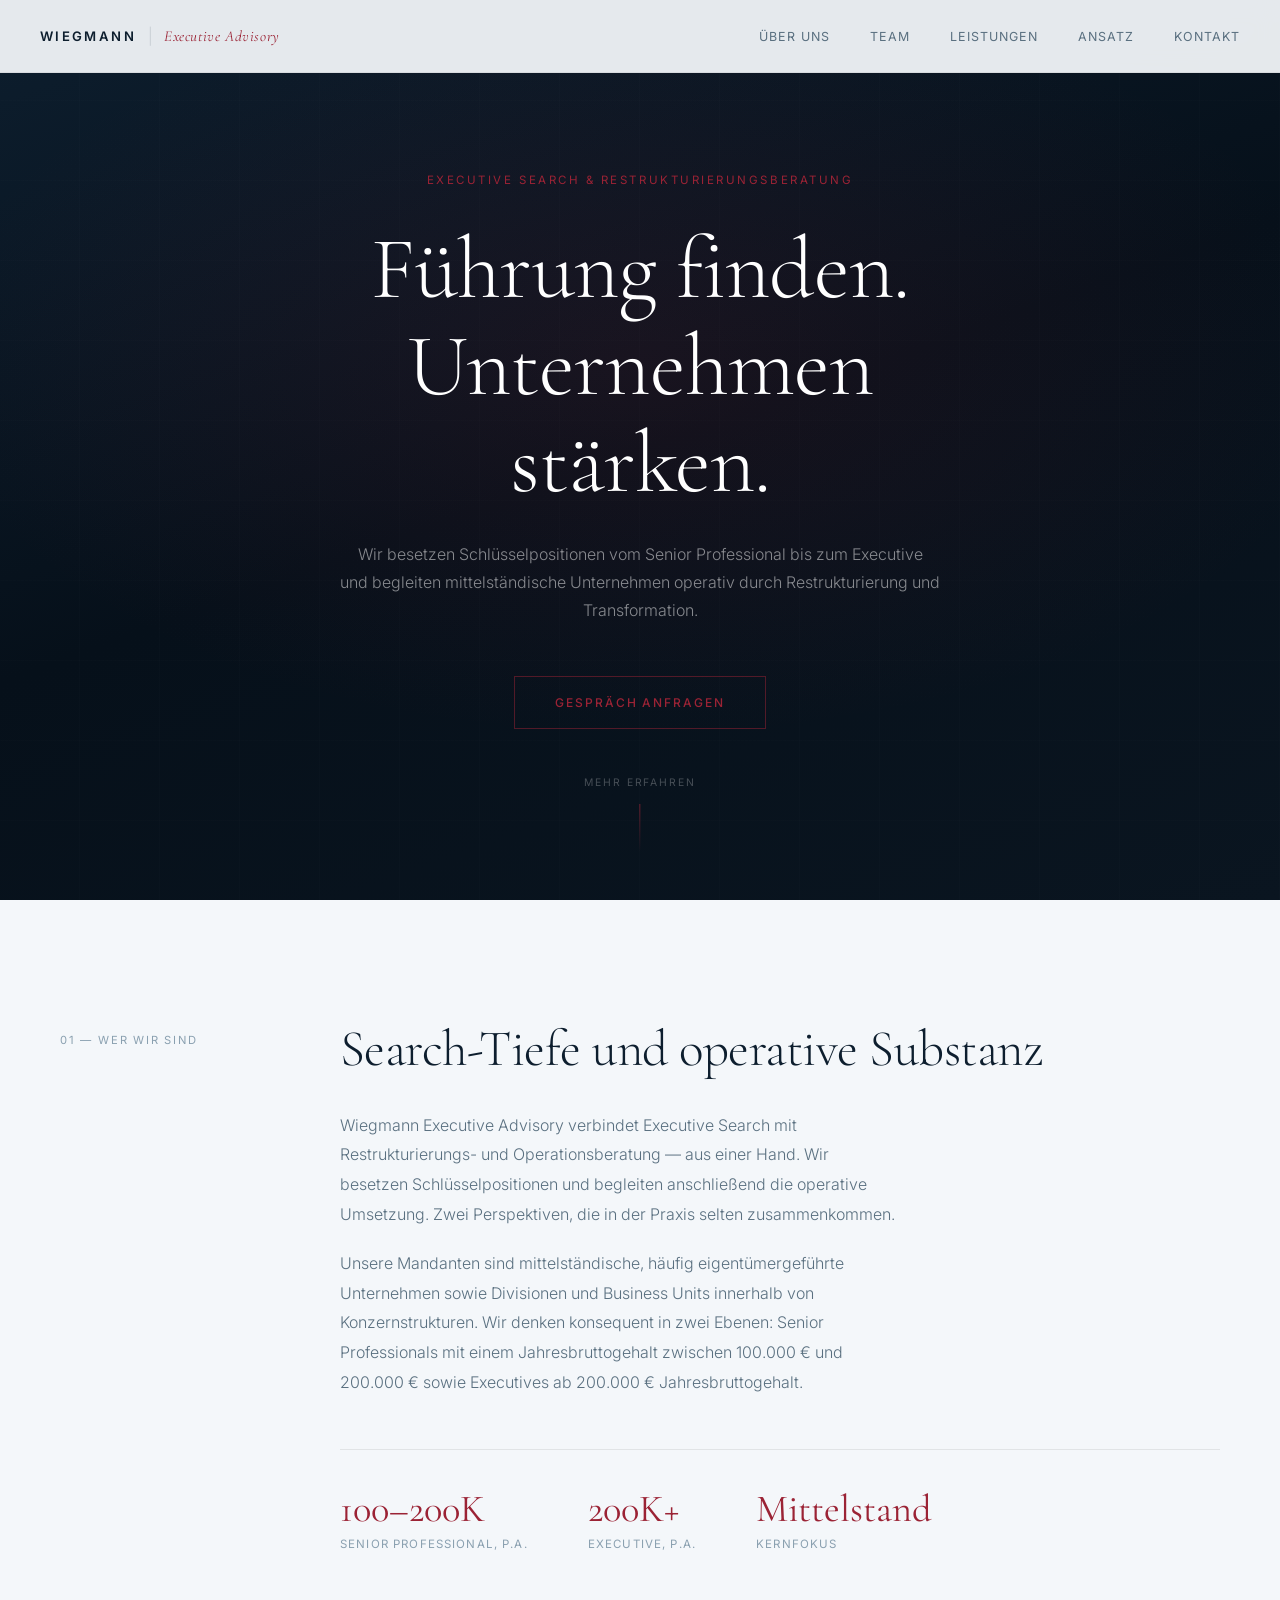
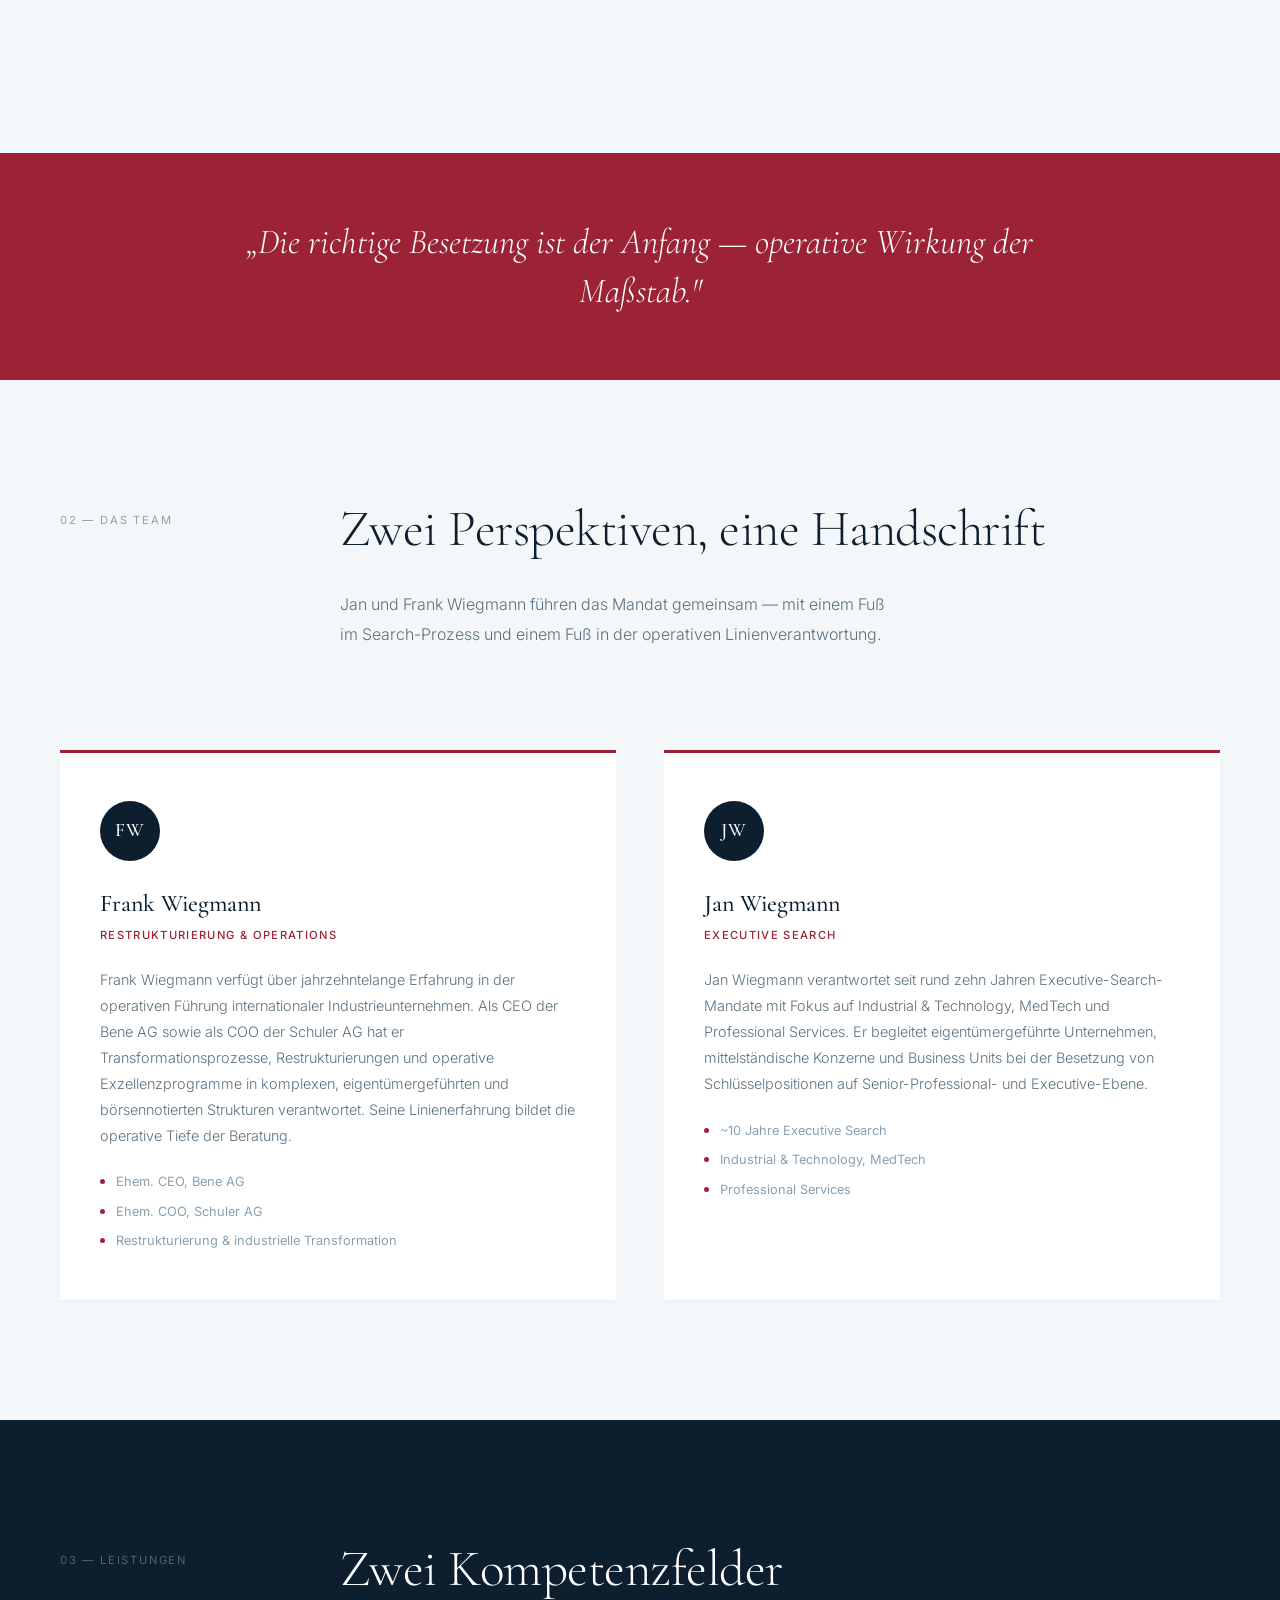
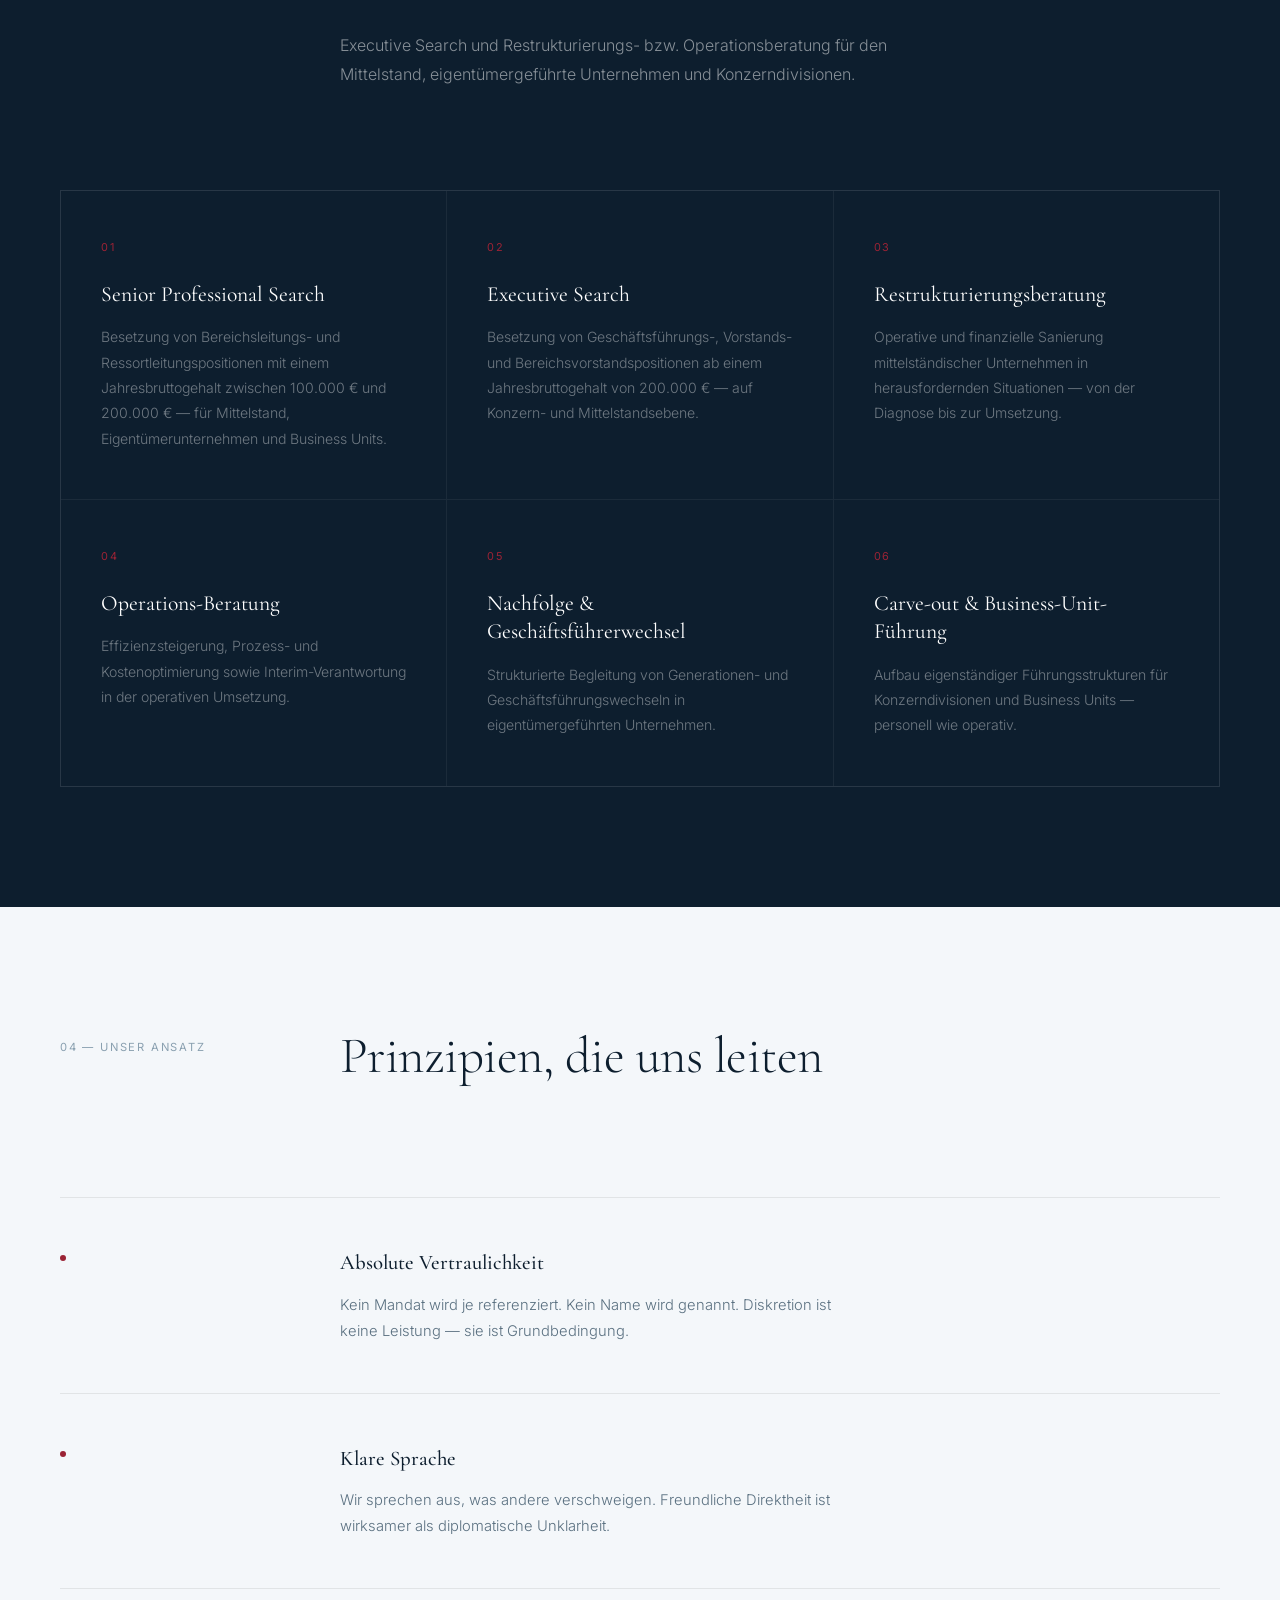
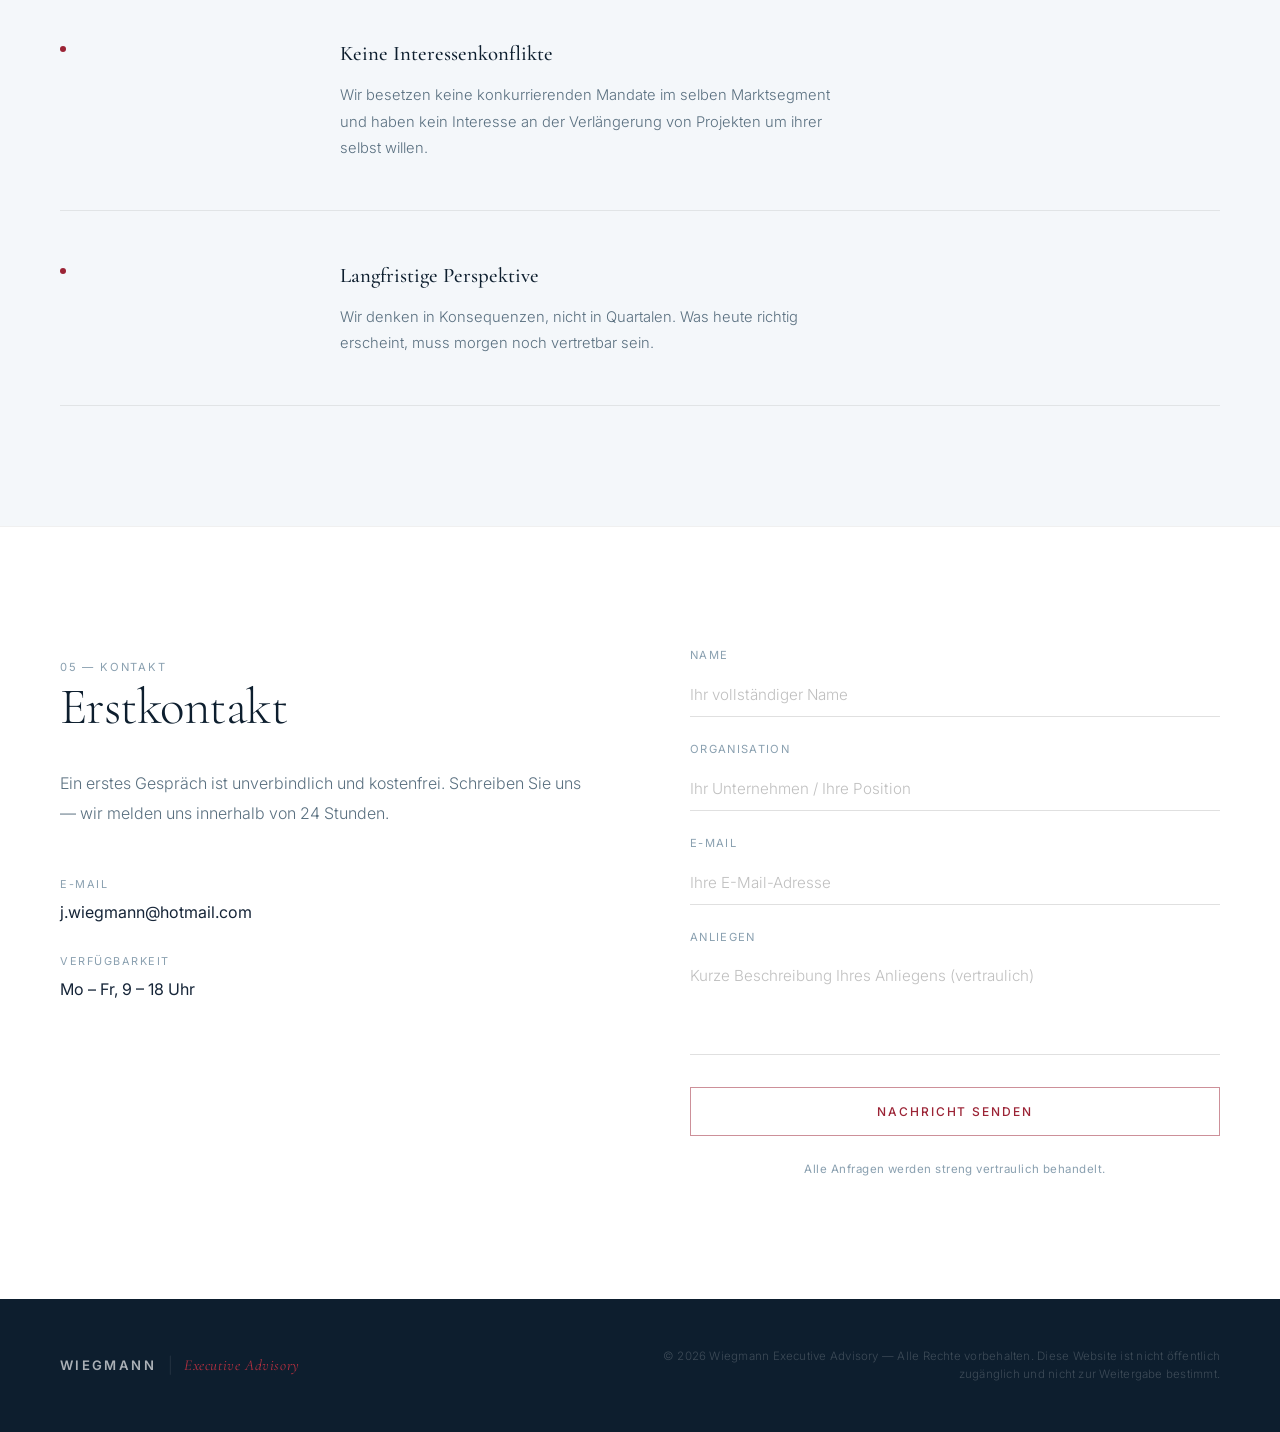
==== index.html @ 5a79e98f "Reposition site as Executive Search & Restrukturierungsberatung Rewrites content around two service " ====
<!DOCTYPE html>
<html lang="de">
<head>
  <meta charset="UTF-8" />
  <meta name="viewport" content="width=device-width, initial-scale=1.0" />
  <title>Wiegmann Executive Advisory</title>
  <meta name="robots" content="noindex, nofollow" />
  <link rel="preconnect" href="https://fonts.googleapis.com" />
  <link rel="preconnect" href="https://fonts.gstatic.com" crossorigin />
  <link href="https://fonts.googleapis.com/css2?family=Cormorant+Garamond:wght@300;400;500;600&family=Inter:wght@300;400;500&display=swap" rel="stylesheet" />
  <link rel="stylesheet" href="style.css" />
</head>
<body>

  <!-- Navigation -->
  <nav class="nav">
    <div class="nav-inner">
      <a href="#" class="nav-logo">
        <span class="logo-name">WIEGMANN</span><span class="logo-divider">|</span><span class="logo-sub">Executive Advisory</span>
      </a>
      <ul class="nav-links">
        <li><a href="#about">Über uns</a></li>
        <li><a href="#team">Team</a></li>
        <li><a href="#services">Leistungen</a></li>
        <li><a href="#approach">Ansatz</a></li>
        <li><a href="#contact">Kontakt</a></li>
      </ul>
      <button class="nav-toggle" aria-label="Menü öffnen">
        <span></span><span></span><span></span>
      </button>
    </div>
  </nav>

  <!-- Hero -->
  <section class="hero">
    <div class="hero-bg"></div>
    <div class="hero-content">
      <p class="hero-overline">Executive Search &amp; Restrukturierungsberatung</p>
      <h1 class="hero-headline">
        Führung finden.<br />Unternehmen stärken.
      </h1>
      <p class="hero-sub">
        Wir besetzen Schlüsselpositionen vom Senior Professional bis zum Executive<br />
        und begleiten mittelständische Unternehmen operativ durch Restrukturierung und Transformation.
      </p>
      <a href="#contact" class="btn-primary">Gespräch anfragen</a>
    </div>
    <div class="hero-scroll">
      <span>Mehr erfahren</span>
      <div class="scroll-line"></div>
    </div>
  </section>

  <!-- About -->
  <section class="section" id="about">
    <div class="container">
      <div class="section-grid">
        <div class="section-label">
          <span>01 &mdash; Wer wir sind</span>
        </div>
        <div class="section-body">
          <h2 class="section-headline">
            Search-Tiefe und operative Substanz
          </h2>
          <p class="section-text">
            Wiegmann Executive Advisory verbindet Executive Search mit Restrukturierungs- und
            Operationsberatung — aus einer Hand. Wir besetzen Schlüsselpositionen und begleiten
            anschließend die operative Umsetzung. Zwei Perspektiven, die in der Praxis selten
            zusammenkommen.
          </p>
          <p class="section-text">
            Unsere Mandanten sind mittelständische, häufig eigentümergeführte Unternehmen sowie
            Divisionen und Business Units innerhalb von Konzernstrukturen. Wir denken konsequent
            in zwei Ebenen: Senior Professionals mit einem Jahresbruttogehalt zwischen 100.000 €
            und 200.000 € sowie Executives ab 200.000 € Jahresbruttogehalt.
          </p>
          <div class="stats-row">
            <div class="stat">
              <span class="stat-num">100–200K</span>
              <span class="stat-label">Senior Professional, p.a.</span>
            </div>
            <div class="stat">
              <span class="stat-num">200K+</span>
              <span class="stat-label">Executive, p.a.</span>
            </div>
            <div class="stat">
              <span class="stat-num">Mittelstand</span>
              <span class="stat-label">Kernfokus</span>
            </div>
          </div>
        </div>
      </div>
    </div>
  </section>

  <!-- Divider -->
  <div class="divider-full">
    <blockquote class="pull-quote">
      „Die richtige Besetzung ist der Anfang — operative Wirkung der Maßstab."
    </blockquote>
  </div>

  <!-- Team -->
  <section class="section" id="team">
    <div class="container">
      <div class="section-grid">
        <div class="section-label">
          <span>02 &mdash; Das Team</span>
        </div>
        <div class="section-body">
          <h2 class="section-headline">Zwei Perspektiven, eine Handschrift</h2>
          <p class="section-text">
            Jan und Frank Wiegmann führen das Mandat gemeinsam — mit einem Fuß im Search-Prozess
            und einem Fuß in der operativen Linienverantwortung.
          </p>
        </div>
      </div>
      <div class="team-grid">
        <div class="team-card">
          <div class="team-initial">FW</div>
          <h3 class="team-name">Frank Wiegmann</h3>
          <p class="team-role">Restrukturierung &amp; Operations</p>
          <p class="team-bio">
            Frank Wiegmann verfügt über jahrzehntelange Erfahrung in der operativen Führung
            internationaler Industrieunternehmen. Als CEO der Bene AG sowie als COO der Schuler AG
            hat er Transformationsprozesse, Restrukturierungen und operative
            Exzellenzprogramme in komplexen, eigentümergeführten und börsennotierten Strukturen
            verantwortet. Seine Linienerfahrung bildet die operative Tiefe der Beratung.
          </p>
          <ul class="team-tags">
            <li>Ehem. CEO, Bene AG</li>
            <li>Ehem. COO, Schuler AG</li>
            <li>Restrukturierung &amp; industrielle Transformation</li>
          </ul>
        </div>
        <div class="team-card">
          <div class="team-initial">JW</div>
          <h3 class="team-name">Jan Wiegmann</h3>
          <p class="team-role">Executive Search</p>
          <p class="team-bio">
            Jan Wiegmann verantwortet seit rund zehn Jahren Executive-Search-Mandate mit Fokus
            auf Industrial &amp; Technology, MedTech und Professional Services. Er begleitet
            eigentümergeführte Unternehmen, mittelständische Konzerne und Business Units bei der
            Besetzung von Schlüsselpositionen auf Senior-Professional- und Executive-Ebene.
          </p>
          <ul class="team-tags">
            <li>~10 Jahre Executive Search</li>
            <li>Industrial &amp; Technology, MedTech</li>
            <li>Professional Services</li>
          </ul>
        </div>
      </div>
    </div>
  </section>

  <!-- Services -->
  <section class="section section-dark" id="services">
    <div class="container">
      <div class="section-grid">
        <div class="section-label light">
          <span>03 &mdash; Leistungen</span>
        </div>
        <div class="section-body">
          <h2 class="section-headline light">Zwei Kompetenzfelder</h2>
          <p class="section-text" style="color: rgba(255,255,255,0.5);">
            Executive Search und Restrukturierungs- bzw. Operationsberatung für den Mittelstand,
            eigentümergeführte Unternehmen und Konzerndivisionen.
          </p>
        </div>
      </div>
      <div class="services-grid">
        <div class="service-card">
          <div class="service-num">01</div>
          <h3 class="service-title">Senior Professional Search</h3>
          <p class="service-desc">
            Besetzung von Bereichsleitungs- und Ressortleitungspositionen mit einem
            Jahresbruttogehalt zwischen 100.000 € und 200.000 € — für Mittelstand,
            Eigentümerunternehmen und Business Units.
          </p>
        </div>
        <div class="service-card">
          <div class="service-num">02</div>
          <h3 class="service-title">Executive Search</h3>
          <p class="service-desc">
            Besetzung von Geschäftsführungs-, Vorstands- und Bereichsvorstandspositionen ab
            einem Jahresbruttogehalt von 200.000 € — auf Konzern- und Mittelstandsebene.
          </p>
        </div>
        <div class="service-card">
          <div class="service-num">03</div>
          <h3 class="service-title">Restrukturierungsberatung</h3>
          <p class="service-desc">
            Operative und finanzielle Sanierung mittelständischer Unternehmen in
            herausfordernden Situationen — von der Diagnose bis zur Umsetzung.
          </p>
        </div>
        <div class="service-card">
          <div class="service-num">04</div>
          <h3 class="service-title">Operations-Beratung</h3>
          <p class="service-desc">
            Effizienzsteigerung, Prozess- und Kostenoptimierung sowie Interim-Verantwortung
            in der operativen Umsetzung.
          </p>
        </div>
        <div class="service-card">
          <div class="service-num">05</div>
          <h3 class="service-title">Nachfolge &amp; Geschäftsführerwechsel</h3>
          <p class="service-desc">
            Strukturierte Begleitung von Generationen- und Geschäftsführungswechseln in
            eigentümergeführten Unternehmen.
          </p>
        </div>
        <div class="service-card">
          <div class="service-num">06</div>
          <h3 class="service-title">Carve-out &amp; Business-Unit-Führung</h3>
          <p class="service-desc">
            Aufbau eigenständiger Führungsstrukturen für Konzerndivisionen und Business
            Units — personell wie operativ.
          </p>
        </div>
      </div>
    </div>
  </section>

  <!-- Approach -->
  <section class="section" id="approach">
    <div class="container">
      <div class="section-grid">
        <div class="section-label">
          <span>04 &mdash; Unser Ansatz</span>
        </div>
        <div class="section-body">
          <h2 class="section-headline">Prinzipien, die uns leiten</h2>
        </div>
      </div>
      <div class="principles">
        <div class="principle">
          <div class="principle-marker"></div>
          <div class="principle-content">
            <h4>Absolute Vertraulichkeit</h4>
            <p>Kein Mandat wird je referenziert. Kein Name wird genannt. Diskretion ist keine Leistung — sie ist Grundbedingung.</p>
          </div>
        </div>
        <div class="principle">
          <div class="principle-marker"></div>
          <div class="principle-content">
            <h4>Klare Sprache</h4>
            <p>Wir sprechen aus, was andere verschweigen. Freundliche Direktheit ist wirksamer als diplomatische Unklarheit.</p>
          </div>
        </div>
        <div class="principle">
          <div class="principle-marker"></div>
          <div class="principle-content">
            <h4>Keine Interessenkonflikte</h4>
            <p>Wir besetzen keine konkurrierenden Mandate im selben Marktsegment und haben kein Interesse an der Verlängerung von Projekten um ihrer selbst willen.</p>
          </div>
        </div>
        <div class="principle">
          <div class="principle-marker"></div>
          <div class="principle-content">
            <h4>Langfristige Perspektive</h4>
            <p>Wir denken in Konsequenzen, nicht in Quartalen. Was heute richtig erscheint, muss morgen noch vertretbar sein.</p>
          </div>
        </div>
      </div>
    </div>
  </section>

  <!-- Contact -->
  <section class="section section-contact" id="contact">
    <div class="container">
      <div class="contact-wrap">
        <div class="contact-left">
          <div class="section-label">
            <span>05 &mdash; Kontakt</span>
          </div>
          <h2 class="section-headline">Erstkontakt</h2>
          <p class="section-text">
            Ein erstes Gespräch ist unverbindlich und kostenfrei.
            Schreiben Sie uns — wir melden uns innerhalb von 24 Stunden.
          </p>
          <div class="contact-details">
            <div class="contact-item">
              <span class="contact-label">E-Mail</span>
              <a href="mailto:j.wiegmann@hotmail.com" class="contact-value">j.wiegmann@hotmail.com</a>
            </div>
            <div class="contact-item">
              <span class="contact-label">Verfügbarkeit</span>
              <span class="contact-value">Mo – Fr, 9 – 18 Uhr</span>
            </div>
          </div>
        </div>
        <div class="contact-right">
          <form class="contact-form" id="contactForm">
            <div class="form-group">
              <label for="name">Name</label>
              <input type="text" id="name" name="name" placeholder="Ihr vollständiger Name" required />
            </div>
            <div class="form-group">
              <label for="org">Organisation</label>
              <input type="text" id="org" name="org" placeholder="Ihr Unternehmen / Ihre Position" />
            </div>
            <div class="form-group">
              <label for="email">E-Mail</label>
              <input type="email" id="email" name="email" placeholder="Ihre E-Mail-Adresse" required />
            </div>
            <div class="form-group">
              <label for="message">Anliegen</label>
              <textarea id="message" name="message" rows="4" placeholder="Kurze Beschreibung Ihres Anliegens (vertraulich)"></textarea>
            </div>
            <button type="submit" class="btn-primary btn-full">Nachricht senden</button>
            <p class="form-note">Alle Anfragen werden streng vertraulich behandelt.</p>
          </form>
        </div>
      </div>
    </div>
  </section>

  <!-- Footer -->
  <footer class="footer">
    <div class="container">
      <div class="footer-inner">
        <span class="footer-logo"><span class="logo-name">WIEGMANN</span><span class="logo-divider">|</span><span class="logo-sub">Executive Advisory</span></span>
        <p class="footer-legal">
          &copy; 2026 Wiegmann Executive Advisory &mdash; Alle Rechte vorbehalten.
          Diese Website ist nicht öffentlich zugänglich und nicht zur Weitergabe bestimmt.
        </p>
      </div>
    </div>
  </footer>

  <script src="main.js"></script>
</body>
</html>
---- style.css ----
/* ===== Base ===== */
*, *::before, *::after { box-sizing: border-box; margin: 0; padding: 0; }

:root {
  --black: #06101a;
  --off-black: #0d1e2e;
  --dark: #162538;
  --charcoal: #1e3248;
  --mid: #5a7080;
  --light-mid: #8aa0b0;
  --off-white: #f4f7fa;
  --white: #ffffff;
  --gold: #9b2335;
  --gold-light: #b83040;
  --font-serif: 'Cormorant Garamond', Georgia, serif;
  --font-sans: 'Inter', system-ui, sans-serif;
  --transition: 0.3s cubic-bezier(0.25, 0.46, 0.45, 0.94);
}

html { scroll-behavior: smooth; font-size: 16px; }

body {
  font-family: var(--font-sans);
  background: var(--off-white);
  color: var(--dark);
  line-height: 1.6;
  overflow-x: hidden;
}

/* ===== Nav ===== */
.nav {
  position: fixed;
  top: 0; left: 0; right: 0;
  z-index: 100;
  padding: 0 40px;
  background: rgba(244, 247, 250, 0.94);
  backdrop-filter: blur(12px);
  border-bottom: 1px solid rgba(0,0,0,0.06);
  transition: background var(--transition);
}

.nav-inner {
  max-width: 1280px;
  margin: 0 auto;
  height: 72px;
  display: flex;
  align-items: center;
  justify-content: space-between;
}

.nav-logo {
  text-decoration: none;
  display: flex;
  align-items: center;
  gap: 10px;
}

.logo-name {
  font-family: var(--font-sans);
  font-size: 0.82rem;
  font-weight: 600;
  letter-spacing: 0.18em;
  color: var(--off-black);
  text-transform: uppercase;
}

.logo-divider {
  font-weight: 100;
  font-size: 1rem;
  color: var(--off-black);
  opacity: 0.35;
  line-height: 1;
  margin: 0 2px;
}

.logo-sub {
  font-family: var(--font-serif);
  font-size: 0.95rem;
  font-weight: 400;
  font-style: italic;
  letter-spacing: 0.04em;
  color: var(--gold);
}

.nav-links {
  list-style: none;
  display: flex;
  gap: 40px;
}

.nav-links a {
  text-decoration: none;
  font-size: 0.78rem;
  font-weight: 400;
  letter-spacing: 0.08em;
  color: var(--mid);
  text-transform: uppercase;
  transition: color var(--transition);
}

.nav-links a:hover { color: var(--black); }

.nav-toggle {
  display: none;
  flex-direction: column;
  gap: 5px;
  background: none;
  border: none;
  cursor: pointer;
  padding: 4px;
}

.nav-toggle span {
  display: block;
  width: 24px;
  height: 1px;
  background: var(--black);
  transition: var(--transition);
}

/* ===== Hero ===== */
.hero {
  position: relative;
  min-height: 100vh;
  display: flex;
  align-items: center;
  justify-content: center;
  text-align: center;
  overflow: hidden;
  background: var(--off-black);
}

.hero-bg {
  position: absolute;
  inset: 0;
  background:
    radial-gradient(ellipse 80% 60% at 50% 40%, rgba(155,35,53,0.12) 0%, transparent 70%),
    linear-gradient(160deg, #0d1e2e 0%, #06101a 50%, #0a1520 100%);
}

.hero-bg::after {
  content: '';
  position: absolute;
  inset: 0;
  background-image:
    repeating-linear-gradient(0deg, transparent, transparent 79px, rgba(255,255,255,0.015) 80px),
    repeating-linear-gradient(90deg, transparent, transparent 79px, rgba(255,255,255,0.015) 80px);
}

.hero-content {
  position: relative;
  z-index: 2;
  max-width: 760px;
  padding: 0 24px;
}

.hero-overline {
  font-size: 0.72rem;
  letter-spacing: 0.22em;
  text-transform: uppercase;
  color: var(--gold);
  font-weight: 400;
  margin-bottom: 32px;
}

.hero-headline {
  font-family: var(--font-serif);
  font-size: clamp(3rem, 7vw, 5.5rem);
  font-weight: 300;
  line-height: 1.1;
  color: var(--white);
  letter-spacing: -0.01em;
  margin-bottom: 28px;
}

.hero-sub {
  font-size: 1rem;
  line-height: 1.75;
  color: rgba(255,255,255,0.5);
  font-weight: 300;
  margin-bottom: 52px;
}

.btn-primary {
  display: inline-block;
  text-decoration: none;
  font-size: 0.75rem;
  letter-spacing: 0.16em;
  text-transform: uppercase;
  font-weight: 500;
  color: var(--gold);
  border: 1px solid rgba(155,35,53,0.5);
  padding: 16px 40px;
  transition: all var(--transition);
  position: relative;
  background: transparent;
  cursor: pointer;
  font-family: var(--font-sans);
}

.btn-primary::after {
  content: '';
  position: absolute;
  inset: 0;
  background: var(--gold);
  transform: scaleX(0);
  transform-origin: left;
  transition: transform var(--transition);
  z-index: -1;
}

.btn-primary:hover {
  color: var(--black);
  border-color: var(--gold);
}

.btn-primary:hover::after { transform: scaleX(1); }

.hero-scroll {
  position: absolute;
  bottom: 48px;
  left: 50%;
  transform: translateX(-50%);
  display: flex;
  flex-direction: column;
  align-items: center;
  gap: 12px;
  z-index: 2;
}

.hero-scroll span {
  font-size: 0.65rem;
  letter-spacing: 0.18em;
  text-transform: uppercase;
  color: rgba(255,255,255,0.25);
}

.scroll-line {
  width: 1px;
  height: 48px;
  background: linear-gradient(to bottom, rgba(155,35,53,0.7), transparent);
  animation: scrollPulse 2s ease-in-out infinite;
}

@keyframes scrollPulse {
  0%, 100% { opacity: 0.4; transform: scaleY(1); }
  50% { opacity: 1; transform: scaleY(1.1); }
}

/* ===== Sections ===== */
.section { padding: 120px 0; }
.section-dark {
  background: var(--off-black);
}
.section-contact {
  background: var(--white);
  border-top: 1px solid rgba(0,0,0,0.06);
}

.container {
  max-width: 1280px;
  margin: 0 auto;
  padding: 0 60px;
}

.section-grid {
  display: grid;
  grid-template-columns: 220px 1fr;
  gap: 60px;
  margin-bottom: 80px;
}

.section-label {
  padding-top: 6px;
}

.section-label span {
  font-size: 0.7rem;
  letter-spacing: 0.16em;
  text-transform: uppercase;
  color: var(--light-mid);
  font-weight: 400;
}

.section-label.light span { color: rgba(255,255,255,0.3); }

.section-headline {
  font-family: var(--font-serif);
  font-size: clamp(2.2rem, 4vw, 3.4rem);
  font-weight: 300;
  line-height: 1.15;
  color: var(--off-black);
  letter-spacing: -0.01em;
  margin-bottom: 32px;
}

.section-headline.light { color: var(--white); }

.section-text {
  font-size: 1rem;
  line-height: 1.85;
  color: var(--mid);
  font-weight: 300;
  max-width: 560px;
  margin-bottom: 20px;
}

/* ===== Stats ===== */
.stats-row {
  display: flex;
  gap: 60px;
  margin-top: 52px;
  padding-top: 40px;
  border-top: 1px solid rgba(0,0,0,0.08);
}

.stat { display: flex; flex-direction: column; gap: 6px; }

.stat-num {
  font-family: var(--font-serif);
  font-size: 2.4rem;
  font-weight: 400;
  color: var(--gold);
  line-height: 1;
}

.stat-label {
  font-size: 0.72rem;
  letter-spacing: 0.1em;
  text-transform: uppercase;
  color: var(--light-mid);
  font-weight: 400;
}

/* ===== Divider / Pull Quote ===== */
.divider-full {
  background: var(--gold);
  padding: 64px 60px;
  text-align: center;
}

.pull-quote {
  font-family: var(--font-serif);
  font-size: clamp(1.4rem, 3vw, 2.2rem);
  font-weight: 300;
  font-style: italic;
  color: var(--white);
  max-width: 800px;
  margin: 0 auto;
  line-height: 1.4;
}

/* ===== Team ===== */
.team-grid {
  display: grid;
  grid-template-columns: repeat(2, 1fr);
  gap: 48px;
}

.team-card {
  background: var(--white);
  padding: 48px 40px;
  border-top: 3px solid var(--gold);
  box-shadow: 0 1px 3px rgba(0,0,0,0.04);
}

.team-initial {
  width: 60px;
  height: 60px;
  border-radius: 50%;
  background: var(--off-black);
  color: var(--white);
  display: flex;
  align-items: center;
  justify-content: center;
  font-family: var(--font-serif);
  font-size: 1.2rem;
  font-weight: 500;
  letter-spacing: 0.04em;
  margin-bottom: 24px;
}

.team-name {
  font-family: var(--font-serif);
  font-size: 1.5rem;
  font-weight: 500;
  color: var(--off-black);
  margin-bottom: 4px;
}

.team-role {
  font-size: 0.7rem;
  letter-spacing: 0.12em;
  text-transform: uppercase;
  color: var(--gold);
  font-weight: 500;
  margin-bottom: 22px;
}

.team-bio {
  font-size: 0.9rem;
  line-height: 1.8;
  color: var(--mid);
  font-weight: 300;
  margin-bottom: 24px;
}

.team-tags {
  list-style: none;
  display: flex;
  flex-direction: column;
  gap: 9px;
}

.team-tags li {
  font-size: 0.8rem;
  color: var(--light-mid);
  padding-left: 16px;
  position: relative;
}

.team-tags li::before {
  content: '';
  position: absolute;
  left: 0;
  top: 7px;
  width: 5px;
  height: 5px;
  border-radius: 50%;
  background: var(--gold);
}

/* ===== Services ===== */
.services-grid {
  display: grid;
  grid-template-columns: repeat(3, 1fr);
  gap: 1px;
  background: rgba(255,255,255,0.06);
  border: 1px solid rgba(255,255,255,0.06);
}

.service-card {
  padding: 48px 40px;
  background: var(--off-black);
  transition: background var(--transition);
}

.service-card:hover { background: var(--charcoal); }

.service-num {
  font-size: 0.68rem;
  letter-spacing: 0.14em;
  color: var(--gold);
  font-weight: 400;
  margin-bottom: 24px;
}

.service-title {
  font-family: var(--font-serif);
  font-size: 1.35rem;
  font-weight: 400;
  color: var(--white);
  margin-bottom: 16px;
  line-height: 1.3;
}

.service-desc {
  font-size: 0.88rem;
  line-height: 1.8;
  color: rgba(255,255,255,0.4);
  font-weight: 300;
}

/* ===== Principles ===== */
.principles {
  display: flex;
  flex-direction: column;
  gap: 0;
  border-top: 1px solid rgba(0,0,0,0.08);
}

.principle {
  display: grid;
  grid-template-columns: 220px 1fr;
  gap: 60px;
  padding: 48px 0;
  border-bottom: 1px solid rgba(0,0,0,0.08);
  align-items: start;
  transition: background var(--transition);
}

.principle:hover { background: rgba(0,0,0,0.02); }

.principle-marker {
  width: 6px;
  height: 6px;
  border-radius: 50%;
  background: var(--gold);
  margin-top: 9px;
  flex-shrink: 0;
}

.principle-content h4 {
  font-family: var(--font-serif);
  font-size: 1.3rem;
  font-weight: 500;
  color: var(--off-black);
  margin-bottom: 12px;
}

.principle-content p {
  font-size: 0.92rem;
  line-height: 1.8;
  color: var(--mid);
  font-weight: 300;
  max-width: 520px;
}

/* ===== Contact ===== */
.contact-wrap {
  display: grid;
  grid-template-columns: 1fr 1fr;
  gap: 100px;
  align-items: start;
}

.contact-details {
  margin-top: 48px;
  display: flex;
  flex-direction: column;
  gap: 28px;
}

.contact-item {
  display: flex;
  flex-direction: column;
  gap: 6px;
}

.contact-label {
  font-size: 0.68rem;
  letter-spacing: 0.14em;
  text-transform: uppercase;
  color: var(--light-mid);
}

.contact-value {
  font-size: 1rem;
  color: var(--dark);
  text-decoration: none;
  font-weight: 400;
  transition: color var(--transition);
}

a.contact-value:hover { color: var(--gold); }

/* ===== Form ===== */
.contact-form { display: flex; flex-direction: column; gap: 24px; }

.form-group { display: flex; flex-direction: column; gap: 8px; }

.form-group label {
  font-size: 0.7rem;
  letter-spacing: 0.12em;
  text-transform: uppercase;
  color: var(--light-mid);
  font-weight: 400;
}

.form-group input,
.form-group textarea {
  width: 100%;
  background: transparent;
  border: none;
  border-bottom: 1px solid rgba(0,0,0,0.12);
  padding: 12px 0;
  font-size: 0.95rem;
  color: var(--dark);
  font-family: var(--font-sans);
  font-weight: 300;
  outline: none;
  transition: border-color var(--transition);
  resize: none;
}

.form-group input::placeholder,
.form-group textarea::placeholder { color: rgba(0,0,0,0.25); }

.form-group input:focus,
.form-group textarea:focus { border-bottom-color: var(--gold); }

.btn-full { width: 100%; text-align: center; margin-top: 8px; }

.form-note {
  font-size: 0.72rem;
  color: var(--light-mid);
  text-align: center;
  letter-spacing: 0.04em;
}

/* Form success state */
.form-success {
  display: none;
  text-align: center;
  padding: 48px 32px;
  background: rgba(184,150,90,0.06);
  border: 1px solid rgba(184,150,90,0.2);
}

.form-success.visible { display: block; }

.form-success h4 {
  font-family: var(--font-serif);
  font-size: 1.5rem;
  font-weight: 400;
  color: var(--off-black);
  margin-bottom: 12px;
}

.form-success p {
  font-size: 0.9rem;
  color: var(--mid);
  font-weight: 300;
}

/* ===== Footer ===== */
.footer {
  background: var(--off-black);
  padding: 48px 0;
}

.footer-inner {
  display: flex;
  align-items: center;
  justify-content: space-between;
  gap: 24px;
  flex-wrap: wrap;
}

.footer-logo {
  display: flex;
  align-items: center;
  gap: 10px;
}

.footer-logo .logo-name {
  color: rgba(255,255,255,0.65);
}

.footer-logo .logo-divider {
  color: rgba(255,255,255,0.25);
  opacity: 1;
}

.footer-logo .logo-sub {
  color: var(--gold-light);
}

.footer-legal {
  font-size: 0.72rem;
  color: rgba(255,255,255,0.2);
  font-weight: 300;
  letter-spacing: 0.02em;
  max-width: 560px;
  text-align: right;
}

/* ===== Animations ===== */
.fade-up {
  opacity: 0;
  transform: translateY(32px);
  transition: opacity 0.7s ease, transform 0.7s ease;
}

.fade-up.visible {
  opacity: 1;
  transform: translateY(0);
}

/* ===== Responsive ===== */
@media (max-width: 1024px) {
  .container { padding: 0 40px; }
  .services-grid { grid-template-columns: repeat(2, 1fr); }
  .section-grid { grid-template-columns: 160px 1fr; gap: 40px; }
  .contact-wrap { gap: 60px; }
  .principle { grid-template-columns: 160px 1fr; gap: 40px; }
}

@media (max-width: 768px) {
  .nav { padding: 0 24px; }
  .nav-links { display: none; }
  .nav-toggle { display: flex; }

  .nav-links.open {
    display: flex;
    flex-direction: column;
    position: fixed;
    inset: 0;
    background: var(--off-black);
    align-items: center;
    justify-content: center;
    gap: 32px;
    z-index: 99;
  }

  .nav-links.open a {
    color: rgba(255,255,255,0.7);
    font-size: 1rem;
  }

  .container { padding: 0 24px; }
  .section { padding: 80px 0; }

  .section-grid {
    grid-template-columns: 1fr;
    gap: 16px;
    margin-bottom: 48px;
  }

  .services-grid { grid-template-columns: 1fr; }
  .service-card { padding: 36px 28px; }

  .team-grid { grid-template-columns: 1fr; gap: 32px; }
  .team-card { padding: 36px 28px; }

  .contact-wrap {
    grid-template-columns: 1fr;
    gap: 48px;
  }

  .stats-row { gap: 36px; }

  .principle {
    grid-template-columns: 1fr;
    gap: 16px;
  }

  .principle-marker { display: none; }

  .footer-inner { flex-direction: column; align-items: flex-start; }
  .footer-legal { text-align: left; }

  .divider-full { padding: 48px 24px; }
}
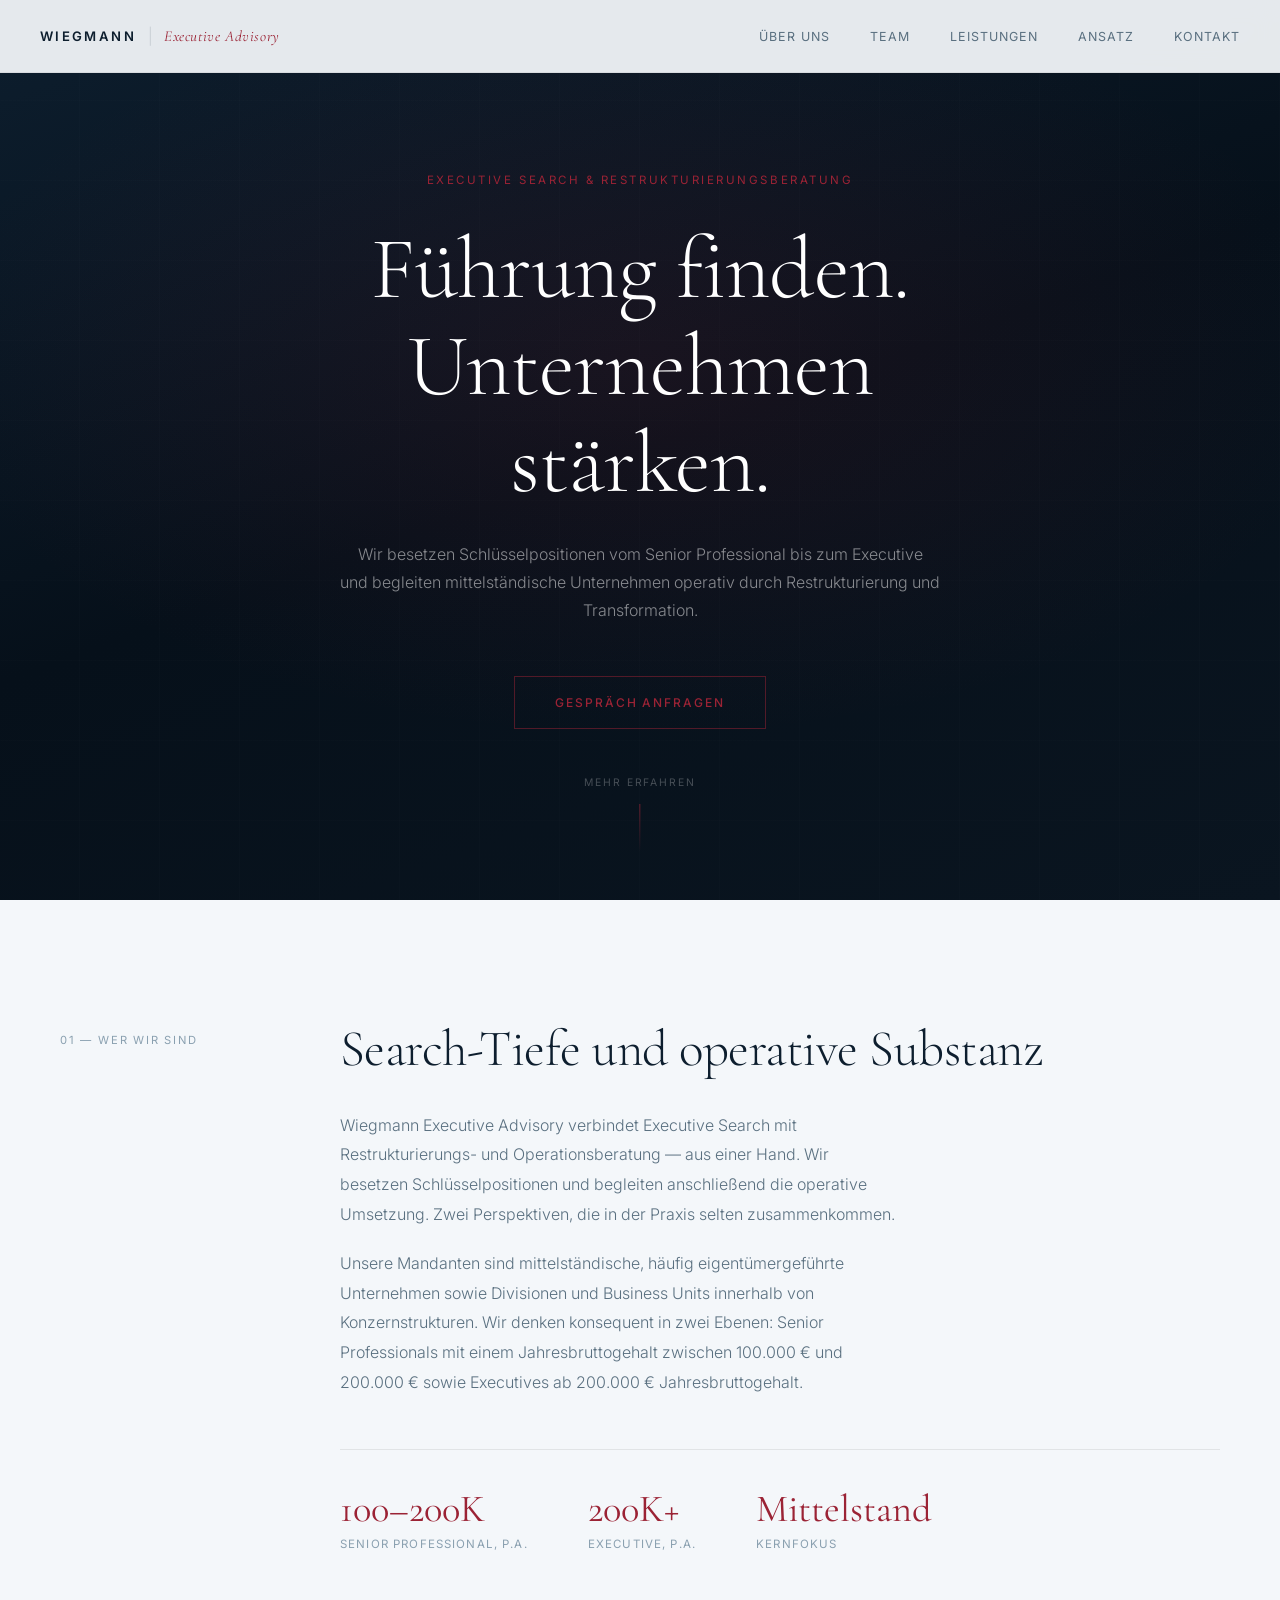
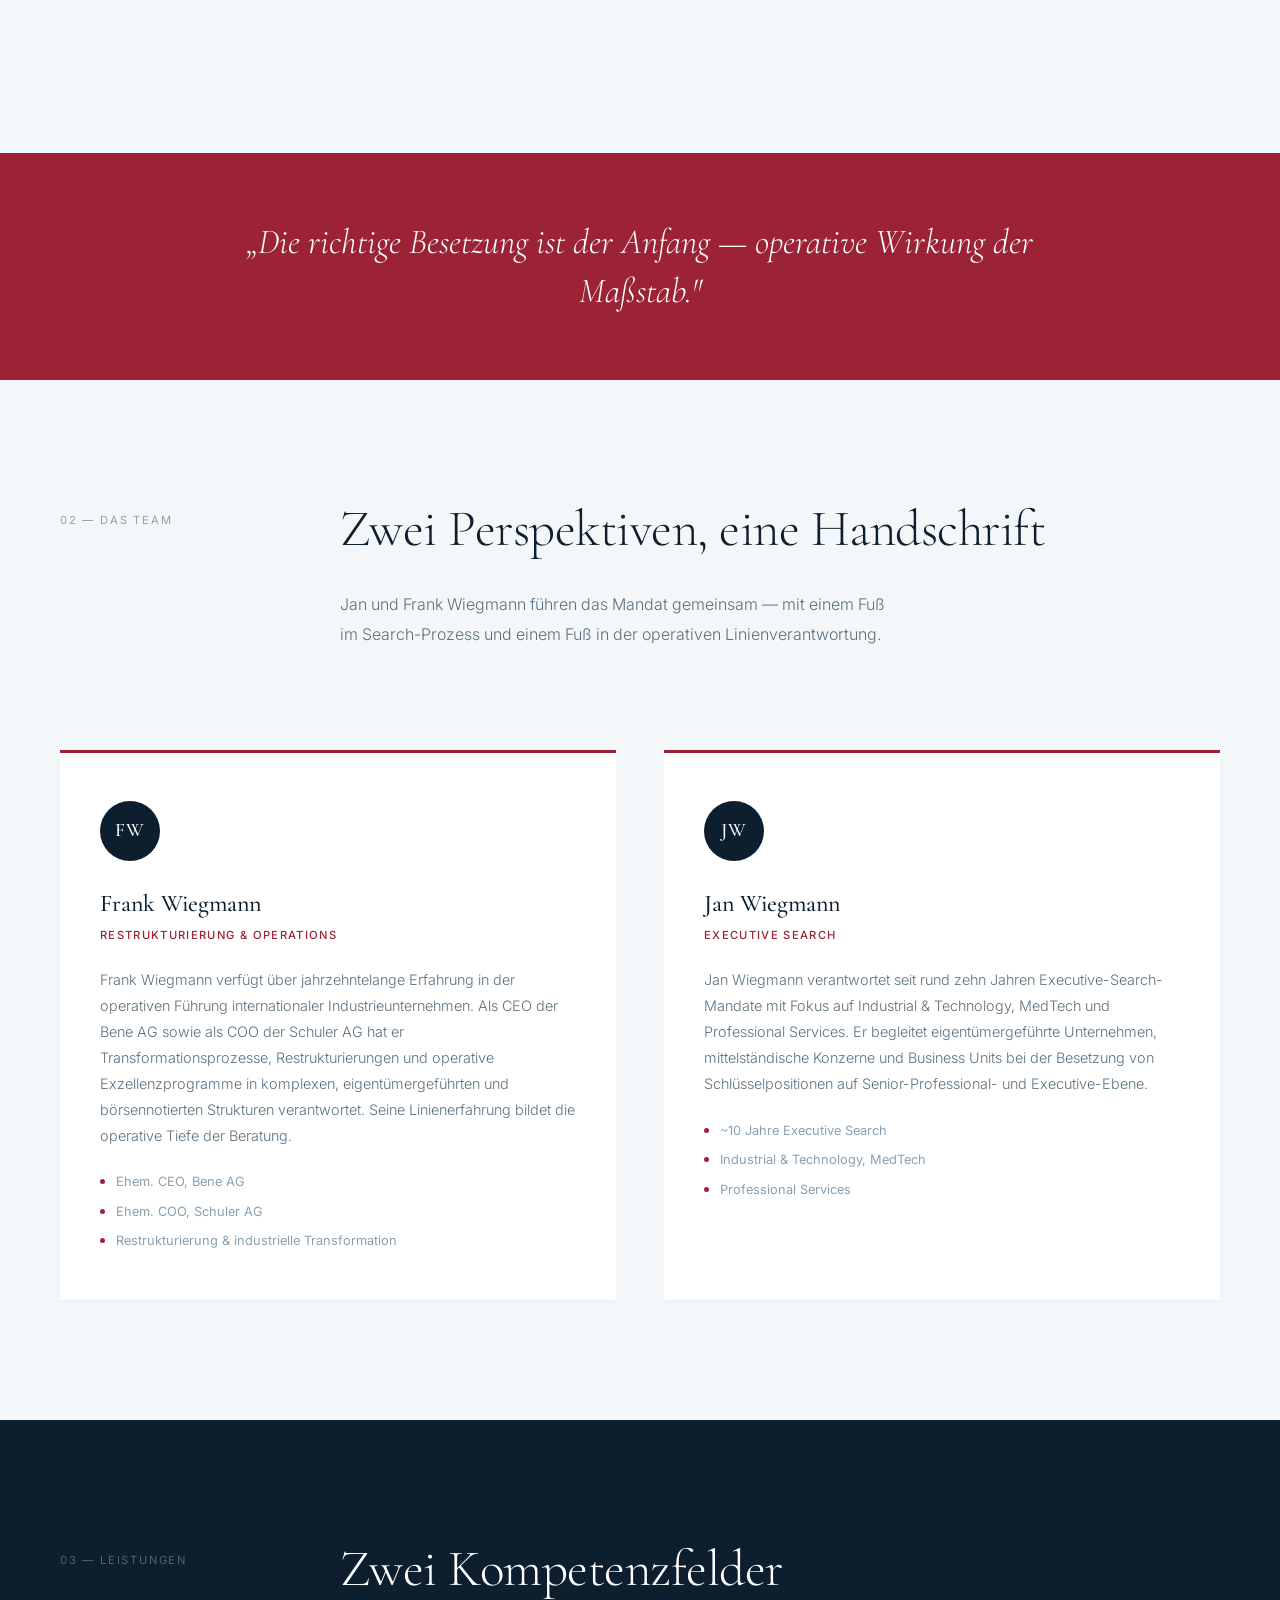
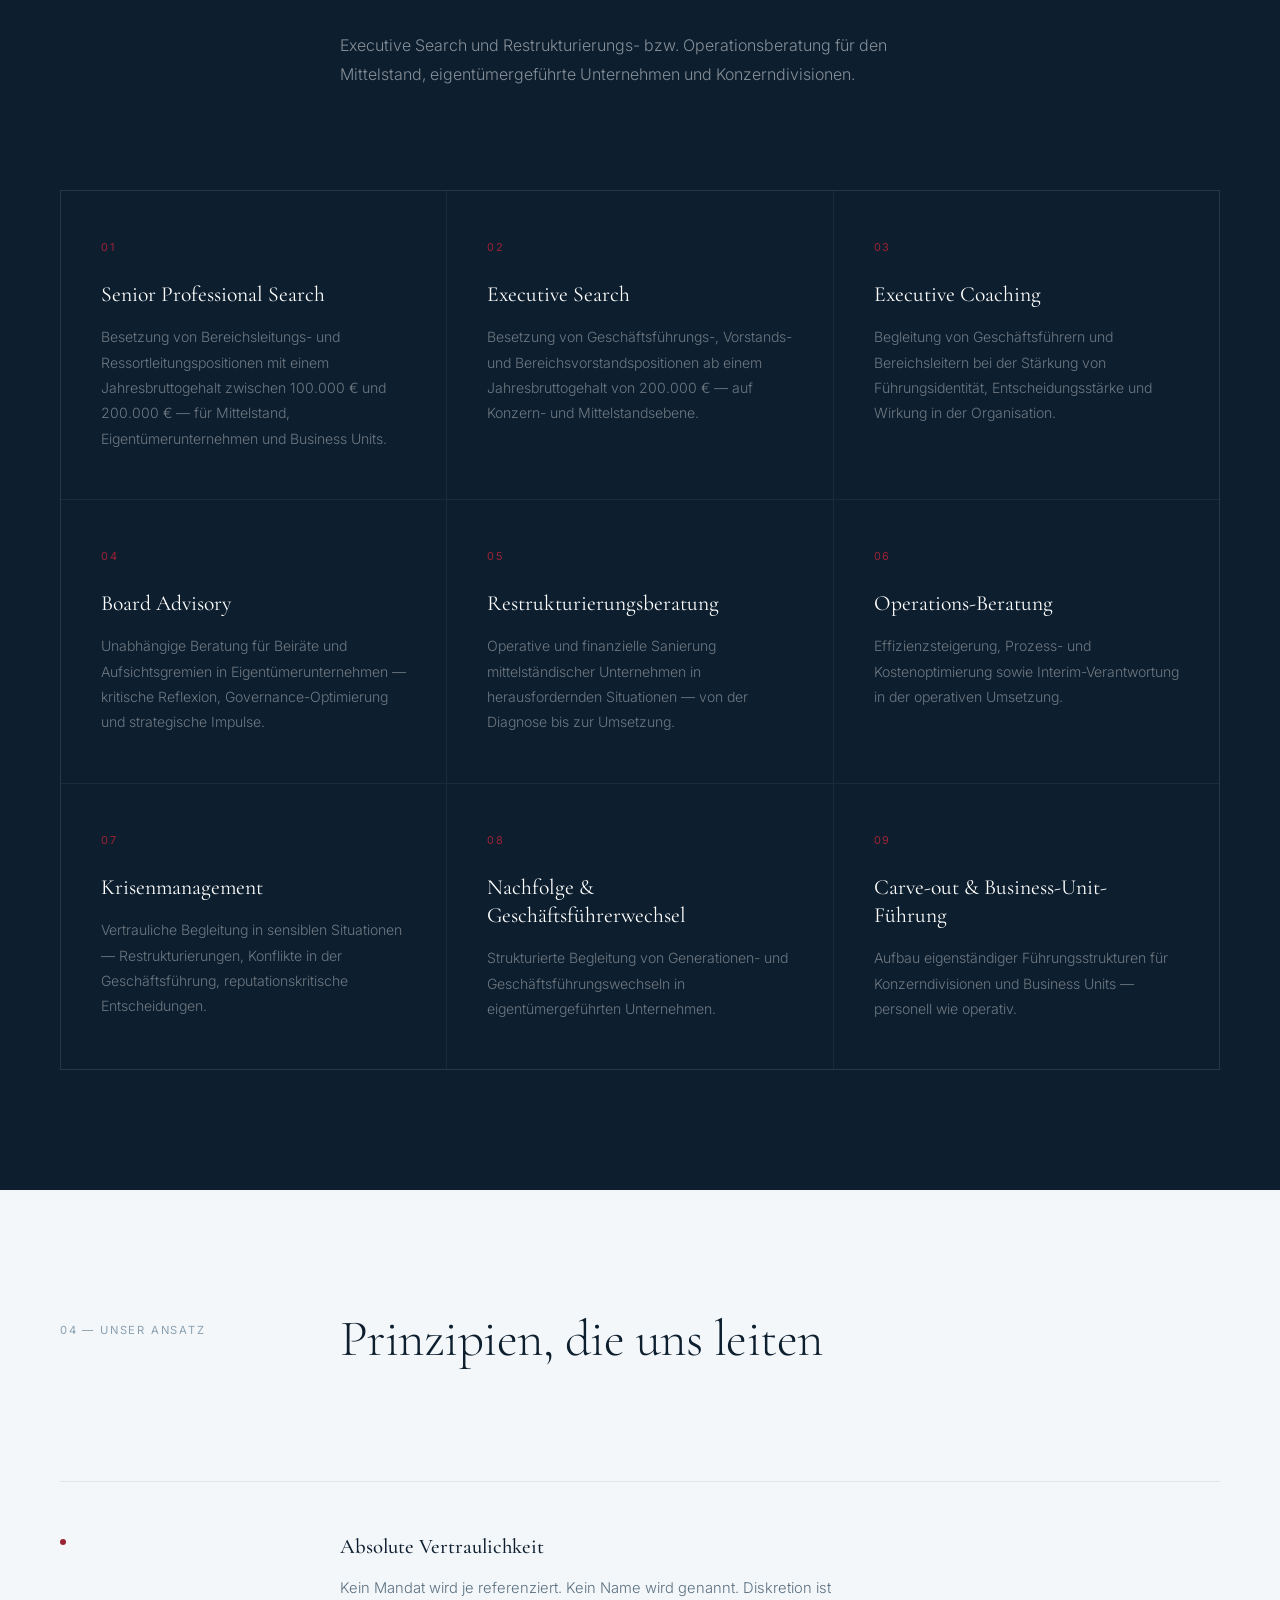
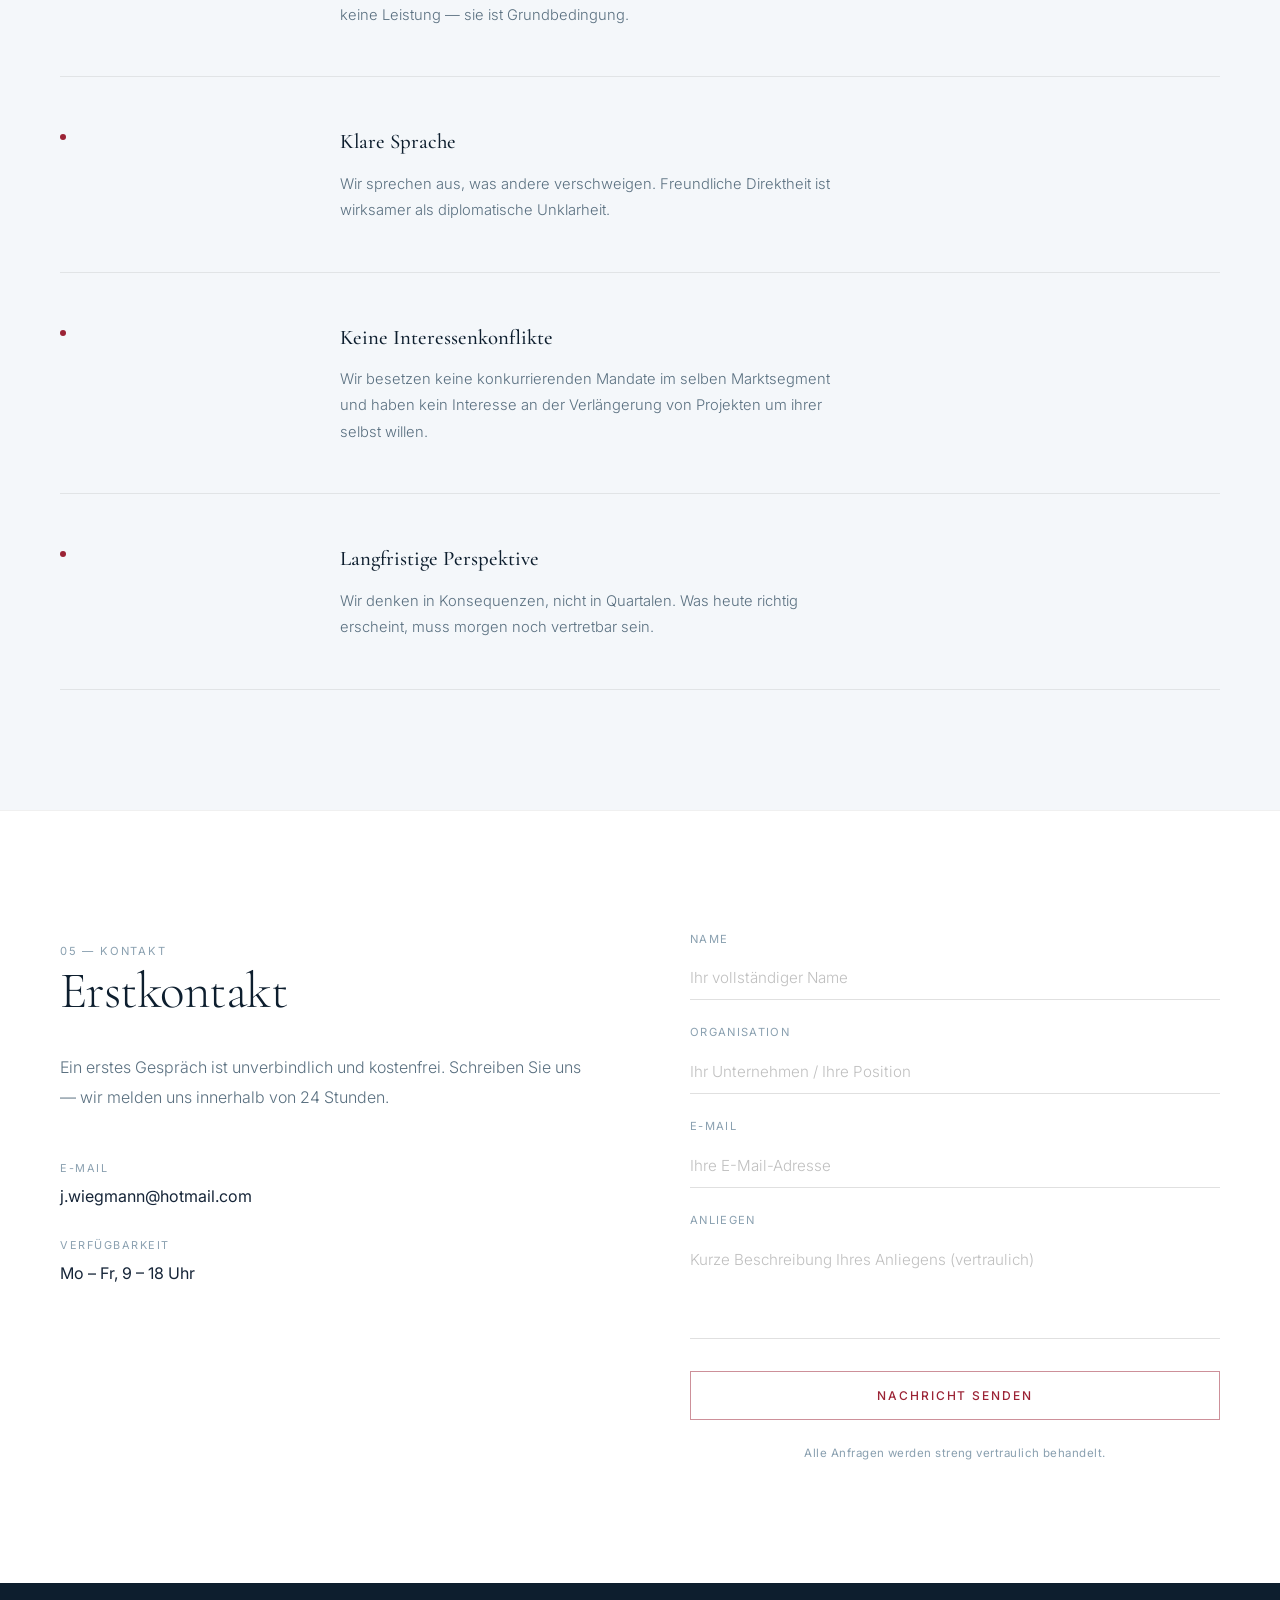
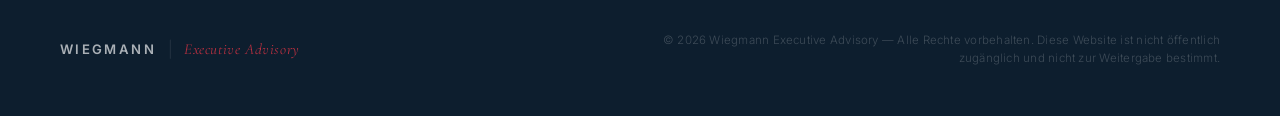
==== commit 922e1ff4: "Re-add Executive Coaching, Board Advisory, and Krisenmanagement Restores these three service cards a" ====
--- a/index.html
+++ b/index.html
@@ -188,6 +188,22 @@
         </div>
         <div class="service-card">
           <div class="service-num">03</div>
+          <h3 class="service-title">Executive Coaching</h3>
+          <p class="service-desc">
+            Begleitung von Geschäftsführern und Bereichsleitern bei der Stärkung von
+            Führungsidentität, Entscheidungsstärke und Wirkung in der Organisation.
+          </p>
+        </div>
+        <div class="service-card">
+          <div class="service-num">04</div>
+          <h3 class="service-title">Board Advisory</h3>
+          <p class="service-desc">
+            Unabhängige Beratung für Beiräte und Aufsichtsgremien in Eigentümerunternehmen —
+            kritische Reflexion, Governance-Optimierung und strategische Impulse.
+          </p>
+        </div>
+        <div class="service-card">
+          <div class="service-num">05</div>
           <h3 class="service-title">Restrukturierungsberatung</h3>
           <p class="service-desc">
             Operative und finanzielle Sanierung mittelständischer Unternehmen in
@@ -195,7 +211,7 @@
           </p>
         </div>
         <div class="service-card">
-          <div class="service-num">04</div>
+          <div class="service-num">06</div>
           <h3 class="service-title">Operations-Beratung</h3>
           <p class="service-desc">
             Effizienzsteigerung, Prozess- und Kostenoptimierung sowie Interim-Verantwortung
@@ -203,7 +219,15 @@
           </p>
         </div>
         <div class="service-card">
-          <div class="service-num">05</div>
+          <div class="service-num">07</div>
+          <h3 class="service-title">Krisenmanagement</h3>
+          <p class="service-desc">
+            Vertrauliche Begleitung in sensiblen Situationen — Restrukturierungen, Konflikte
+            in der Geschäftsführung, reputationskritische Entscheidungen.
+          </p>
+        </div>
+        <div class="service-card">
+          <div class="service-num">08</div>
           <h3 class="service-title">Nachfolge &amp; Geschäftsführerwechsel</h3>
           <p class="service-desc">
             Strukturierte Begleitung von Generationen- und Geschäftsführungswechseln in
@@ -211,7 +235,7 @@
           </p>
         </div>
         <div class="service-card">
-          <div class="service-num">06</div>
+          <div class="service-num">09</div>
           <h3 class="service-title">Carve-out &amp; Business-Unit-Führung</h3>
           <p class="service-desc">
             Aufbau eigenständiger Führungsstrukturen für Konzerndivisionen und Business
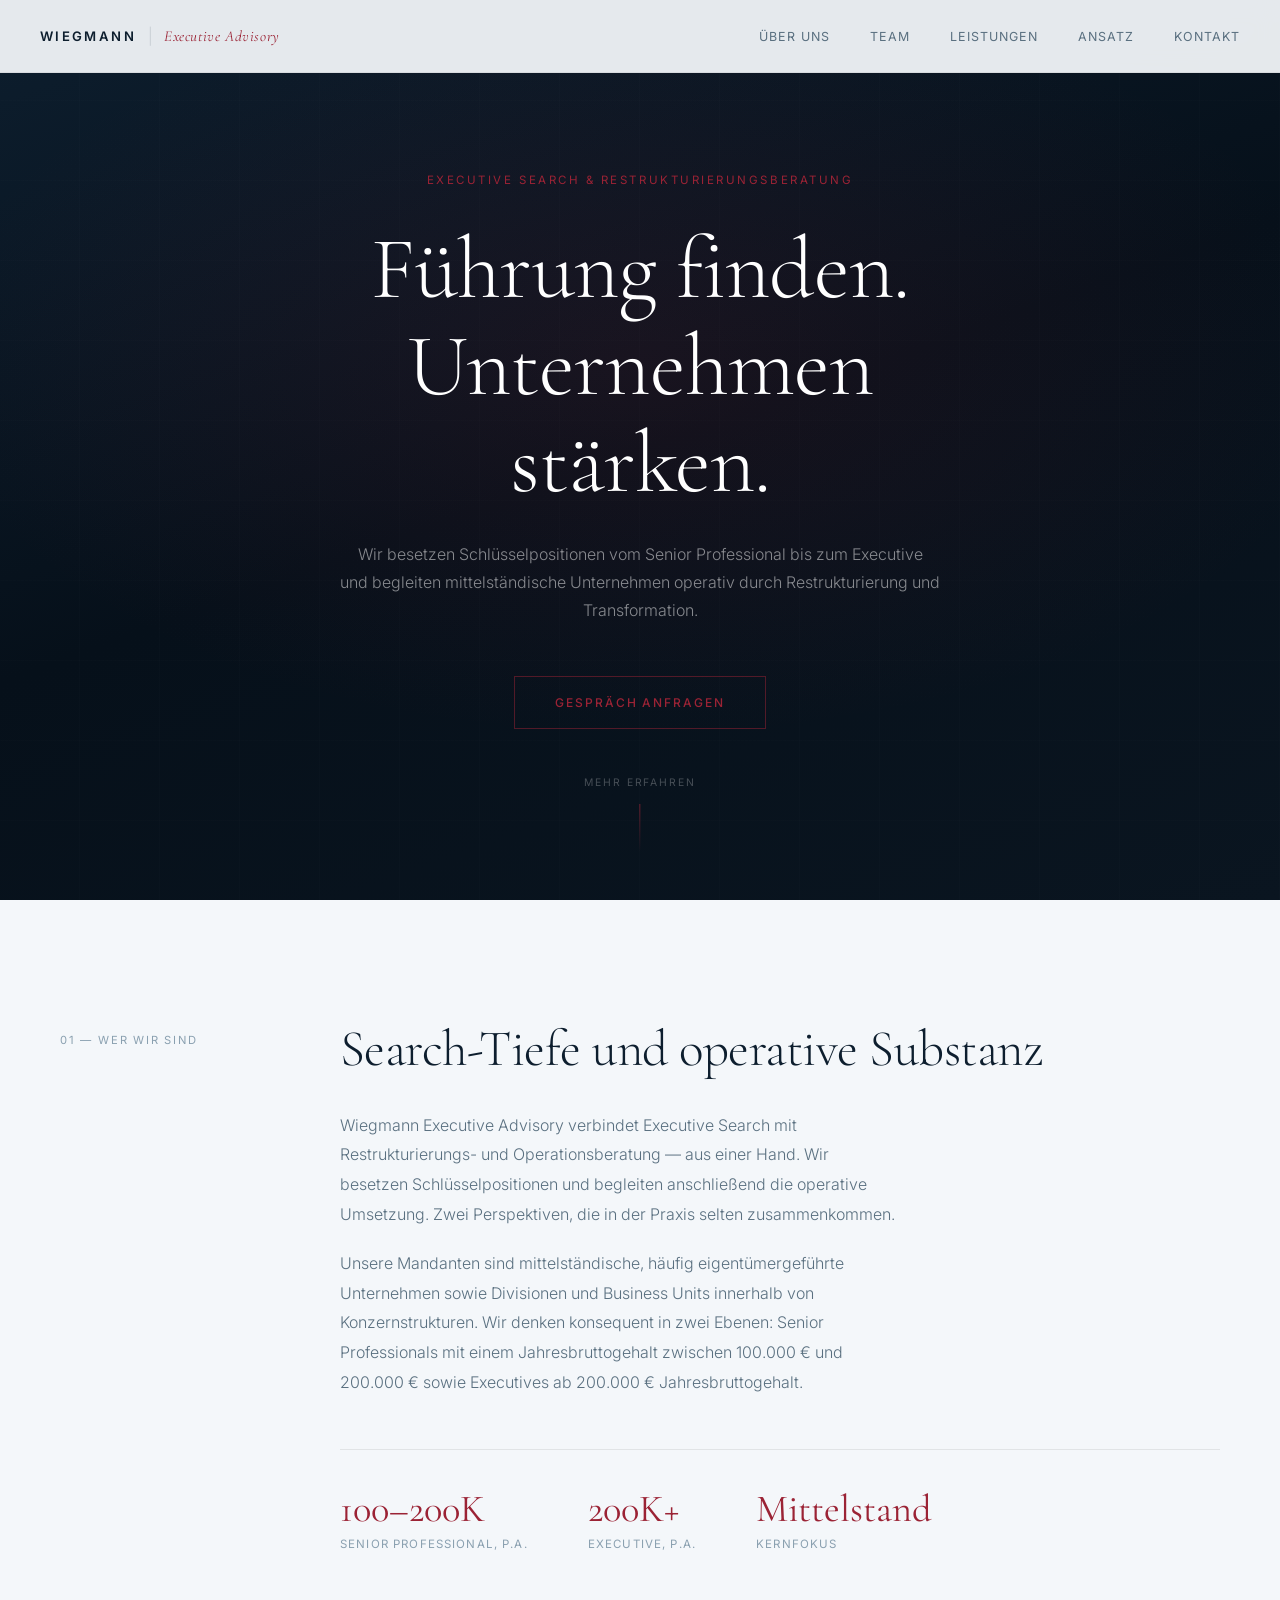
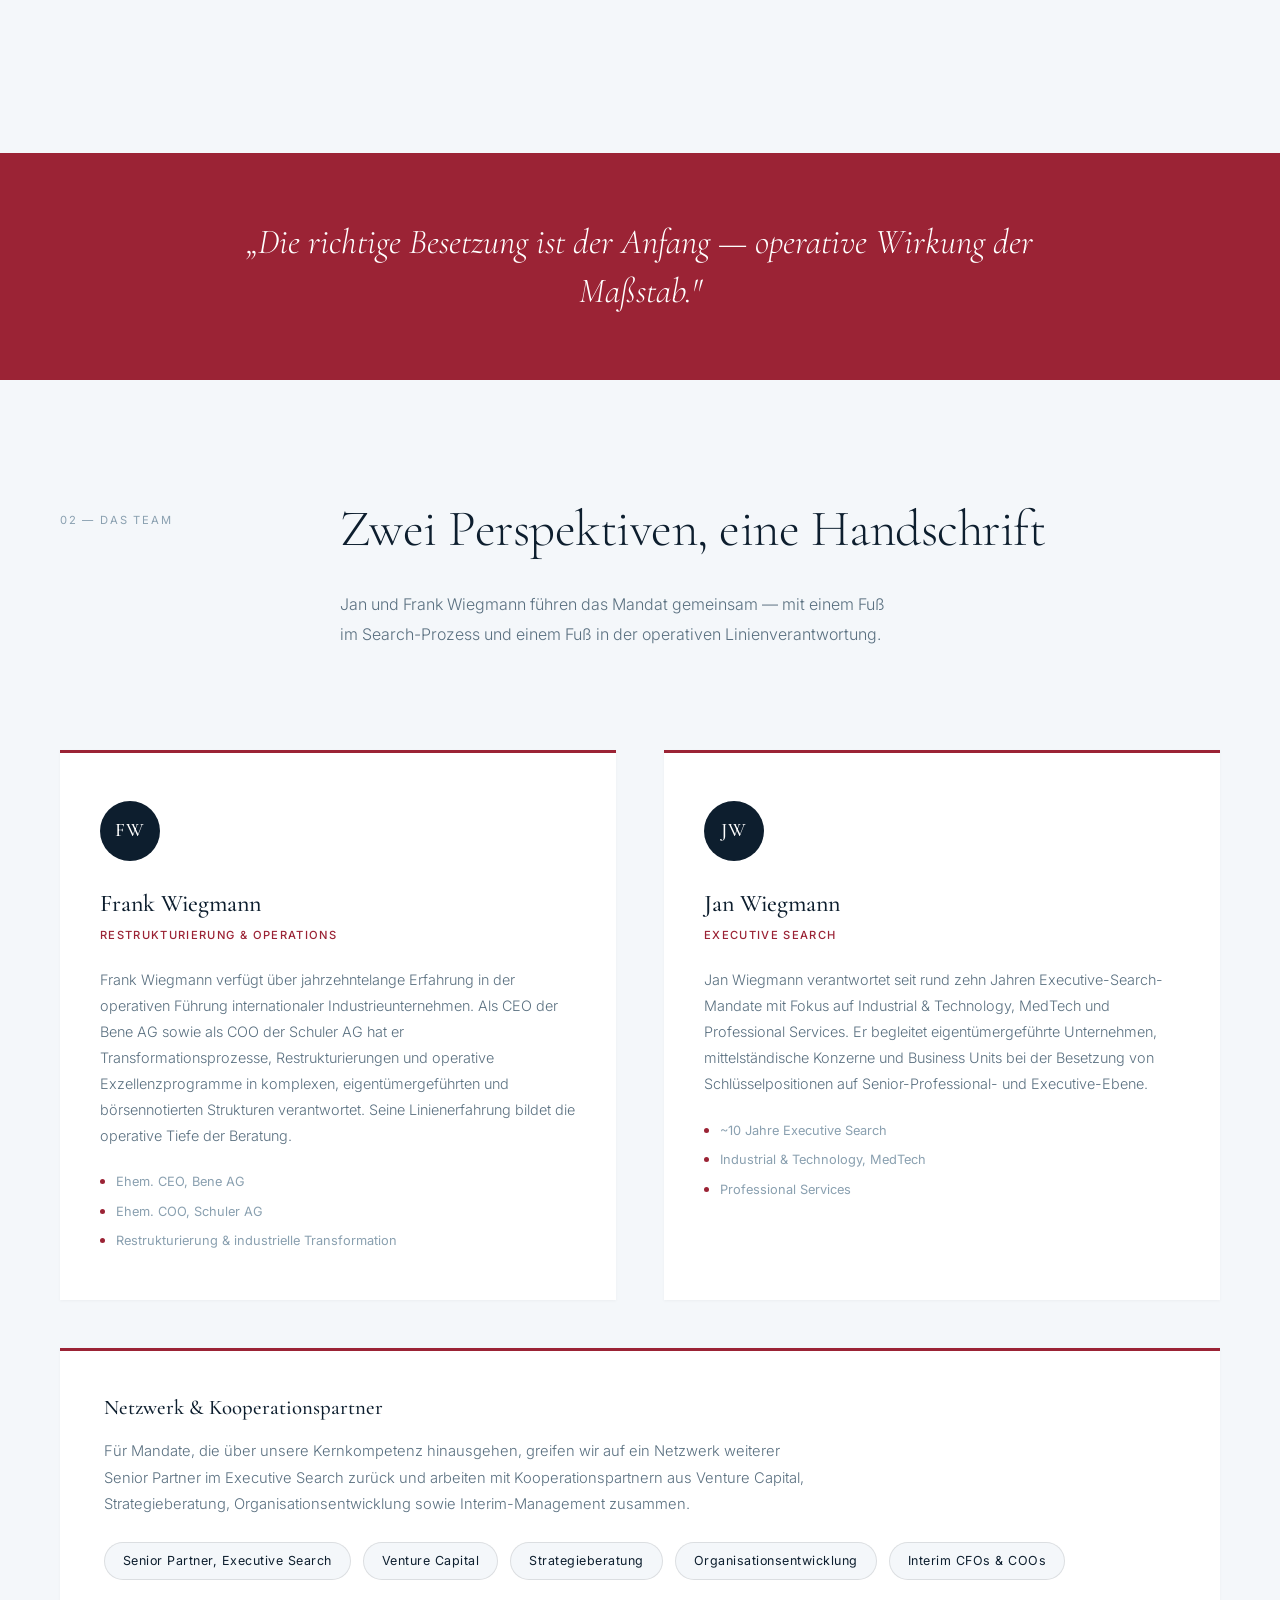
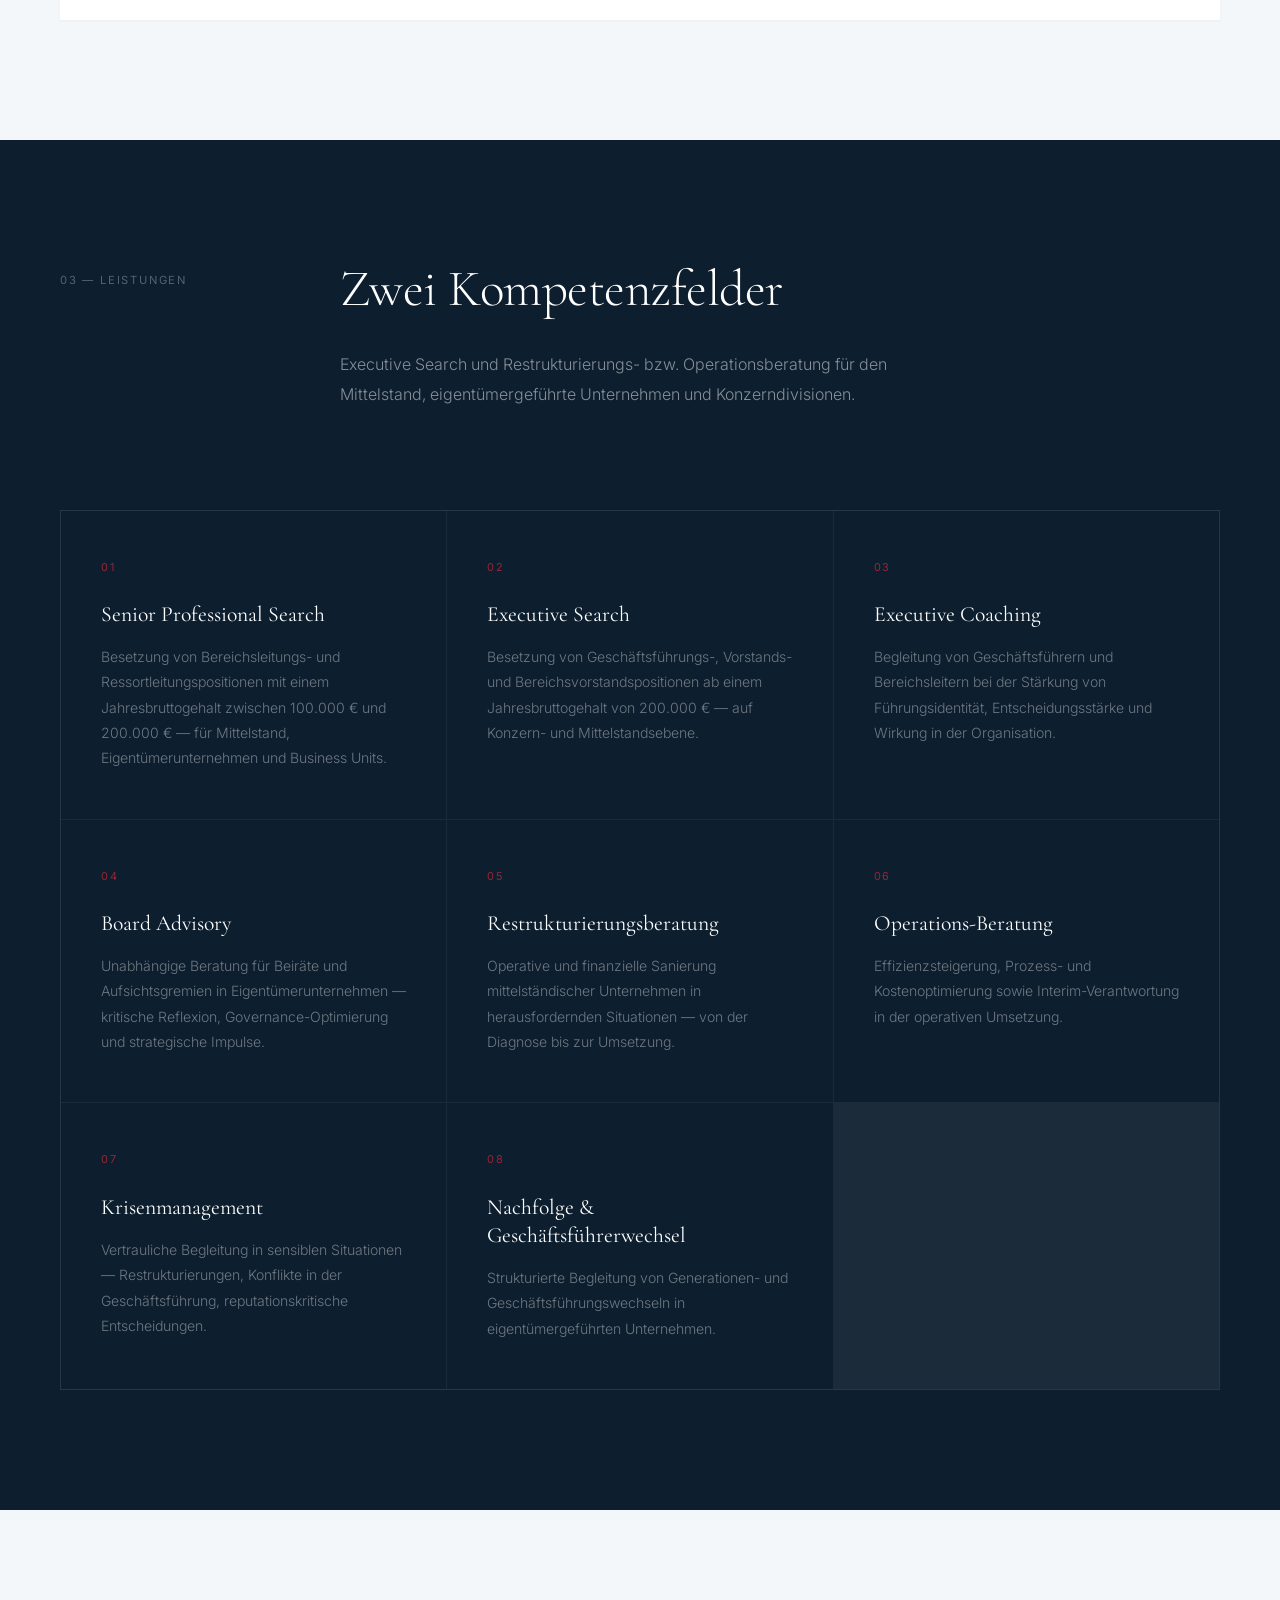
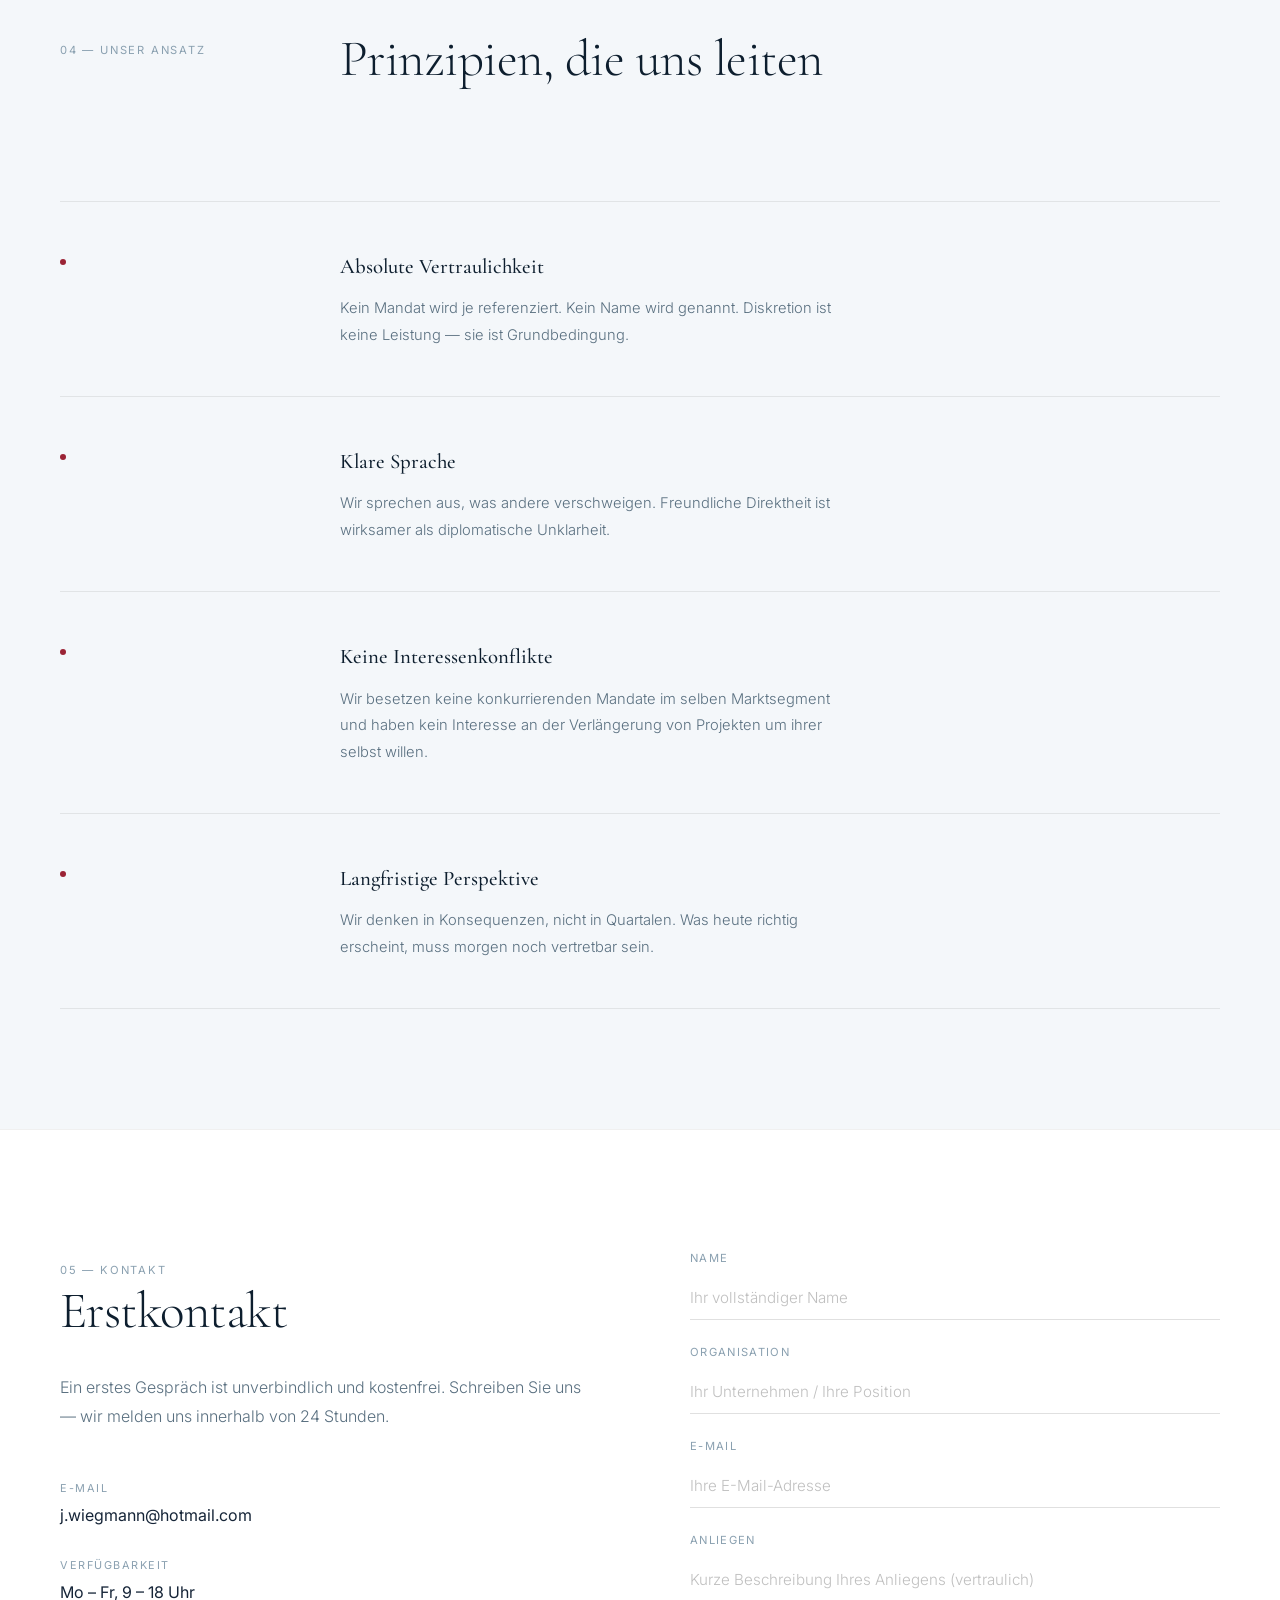
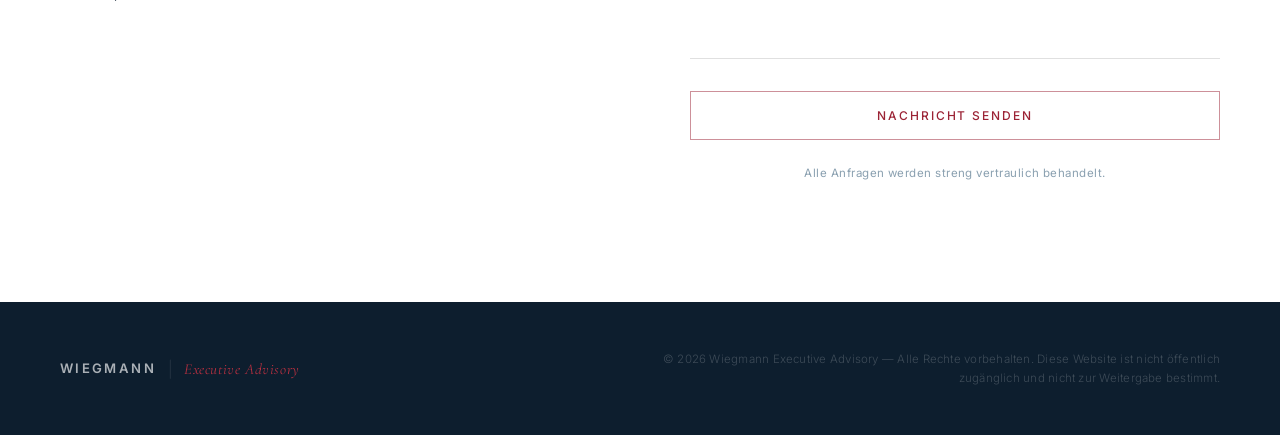
==== commit 6f29e0fe: "Remove Carve-out service, add Netzwerk & Kooperationspartner panel Replace the standalone Carve-out " ====
--- a/index.html
+++ b/index.html
@@ -150,6 +150,22 @@
           </ul>
         </div>
       </div>
+      <div class="network-panel">
+        <h3 class="network-heading">Netzwerk &amp; Kooperationspartner</h3>
+        <p class="network-text">
+          Für Mandate, die über unsere Kernkompetenz hinausgehen, greifen wir auf ein Netzwerk
+          weiterer Senior Partner im Executive Search zurück und arbeiten mit Kooperationspartnern
+          aus Venture Capital, Strategieberatung, Organisationsentwicklung sowie Interim-Management
+          zusammen.
+        </p>
+        <ul class="network-tags">
+          <li>Senior Partner, Executive Search</li>
+          <li>Venture Capital</li>
+          <li>Strategieberatung</li>
+          <li>Organisationsentwicklung</li>
+          <li>Interim CFOs &amp; COOs</li>
+        </ul>
+      </div>
     </div>
   </section>
 
@@ -232,14 +248,6 @@
           <p class="service-desc">
             Strukturierte Begleitung von Generationen- und Geschäftsführungswechseln in
             eigentümergeführten Unternehmen.
-          </p>
-        </div>
-        <div class="service-card">
-          <div class="service-num">09</div>
-          <h3 class="service-title">Carve-out &amp; Business-Unit-Führung</h3>
-          <p class="service-desc">
-            Aufbau eigenständiger Führungsstrukturen für Konzerndivisionen und Business
-            Units — personell wie operativ.
           </p>
         </div>
       </div>
--- a/style.css
+++ b/style.css
@@ -430,6 +430,49 @@
   background: var(--gold);
 }
 
+.network-panel {
+  margin-top: 48px;
+  padding: 40px 44px;
+  background: var(--white);
+  border-top: 3px solid var(--gold);
+  box-shadow: 0 1px 3px rgba(0,0,0,0.04);
+}
+
+.network-heading {
+  font-family: var(--font-serif);
+  font-size: 1.3rem;
+  font-weight: 500;
+  color: var(--off-black);
+  margin-bottom: 14px;
+}
+
+.network-text {
+  font-size: 0.92rem;
+  line-height: 1.8;
+  color: var(--mid);
+  font-weight: 300;
+  max-width: 720px;
+  margin-bottom: 24px;
+}
+
+.network-tags {
+  list-style: none;
+  display: flex;
+  flex-wrap: wrap;
+  gap: 12px;
+}
+
+.network-tags li {
+  font-size: 0.78rem;
+  letter-spacing: 0.04em;
+  color: var(--off-black);
+  font-weight: 400;
+  padding: 8px 18px;
+  border: 1px solid rgba(0,0,0,0.1);
+  border-radius: 999px;
+  background: var(--off-white);
+}
+
 /* ===== Services ===== */
 .services-grid {
   display: grid;
@@ -722,6 +765,7 @@
 
   .team-grid { grid-template-columns: 1fr; gap: 32px; }
   .team-card { padding: 36px 28px; }
+  .network-panel { padding: 28px 24px; margin-top: 32px; }
 
   .contact-wrap {
     grid-template-columns: 1fr;
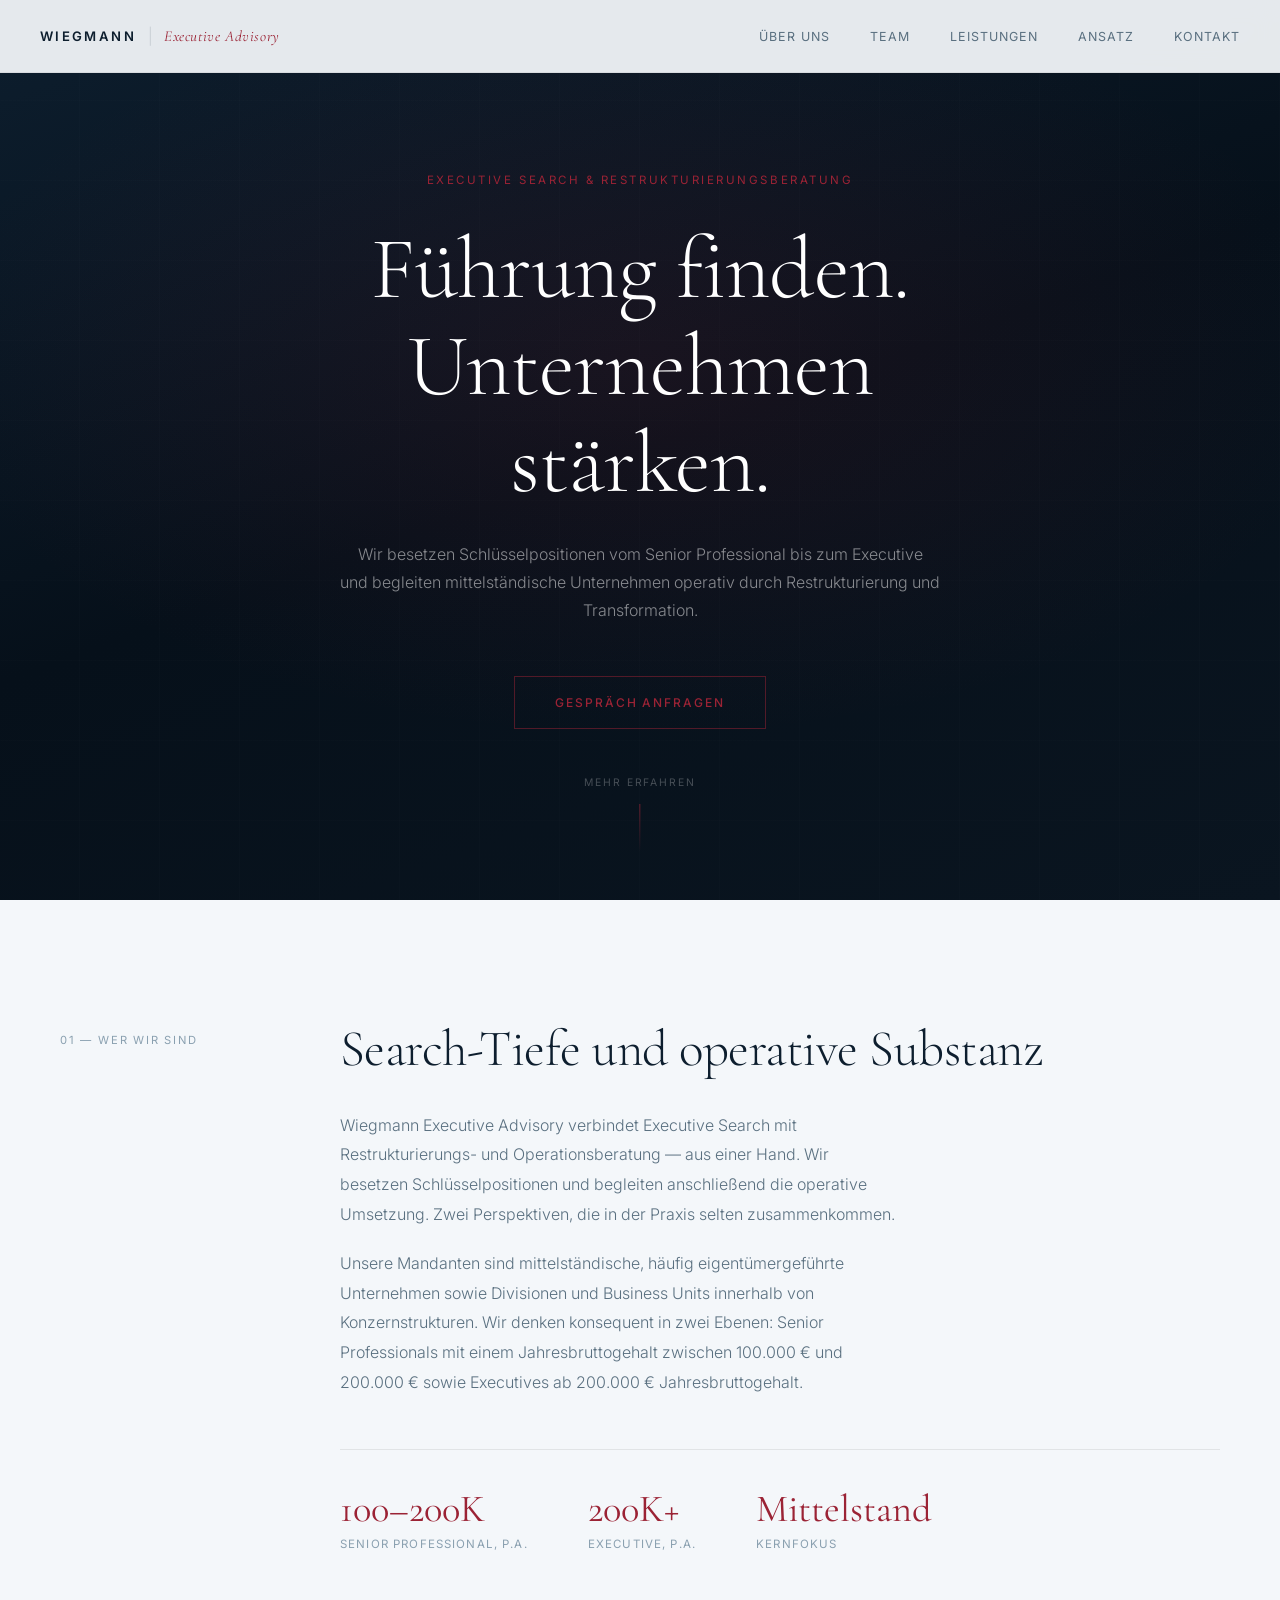
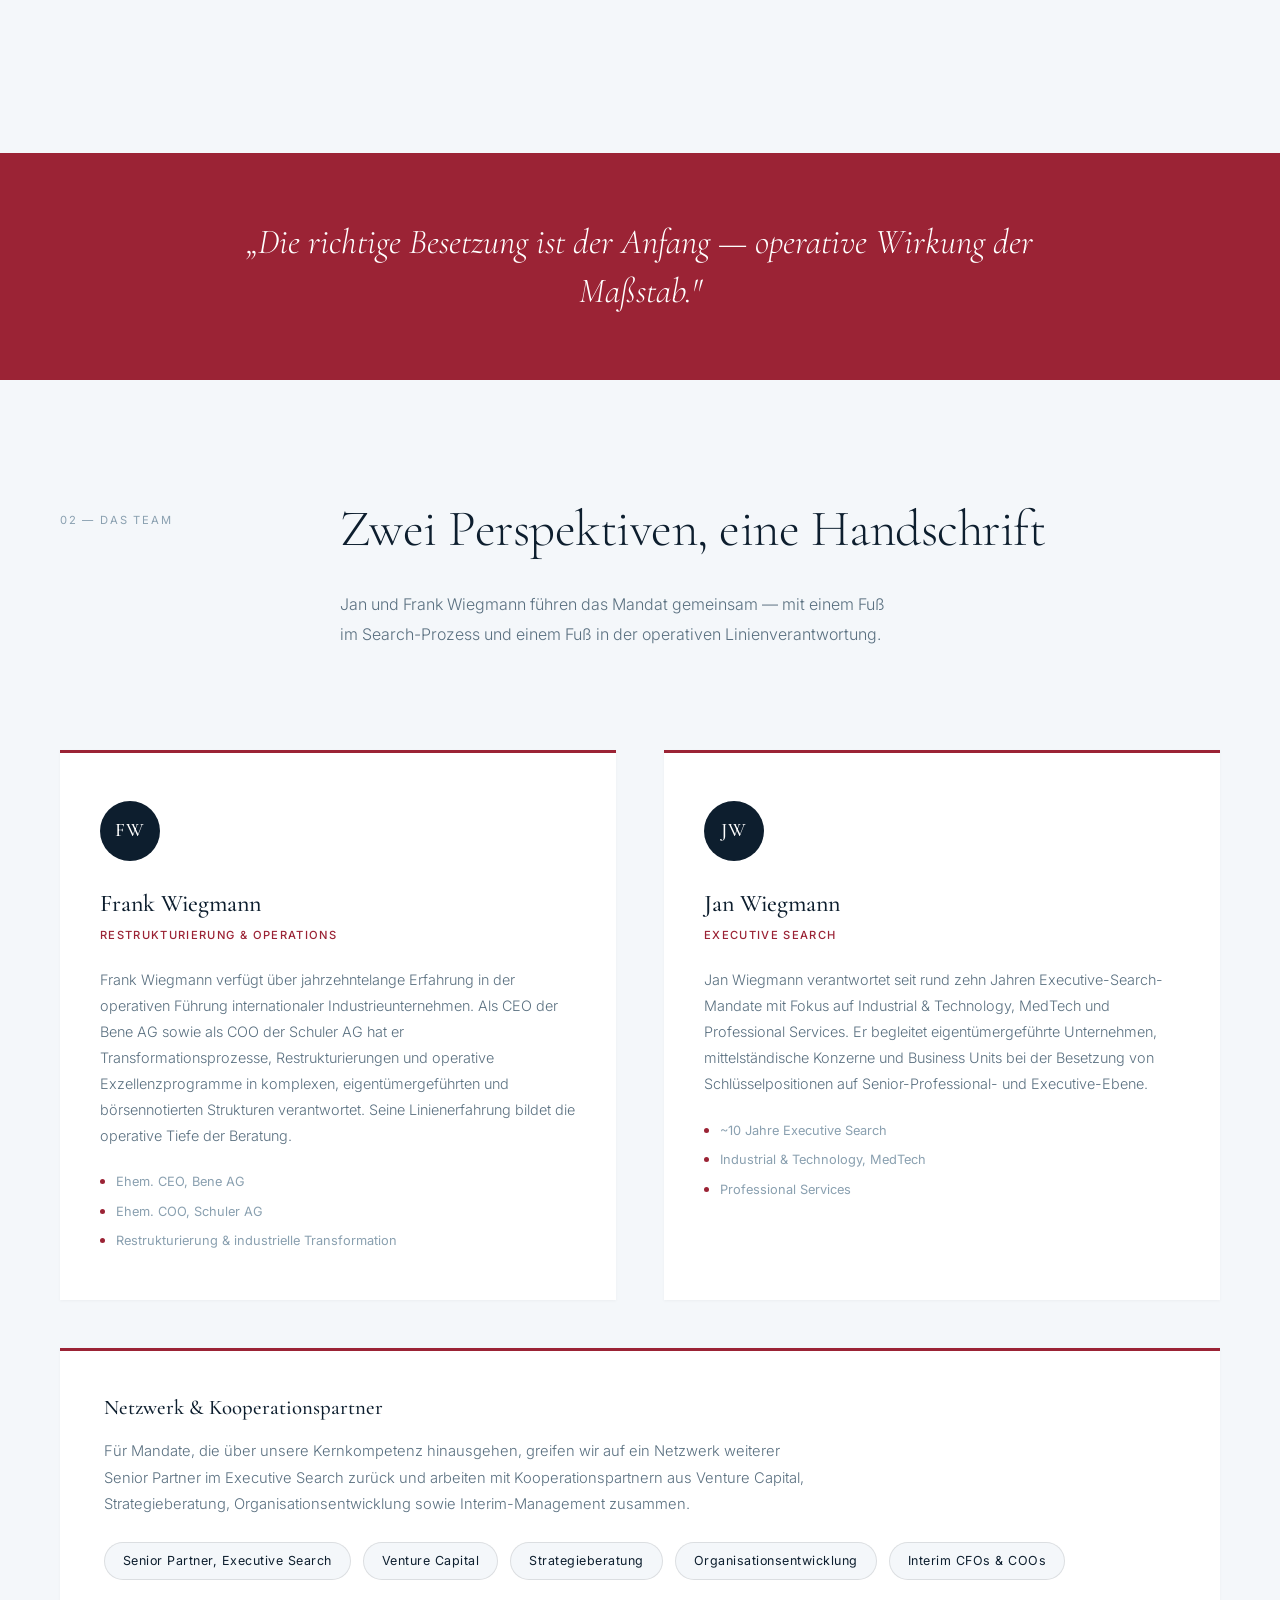
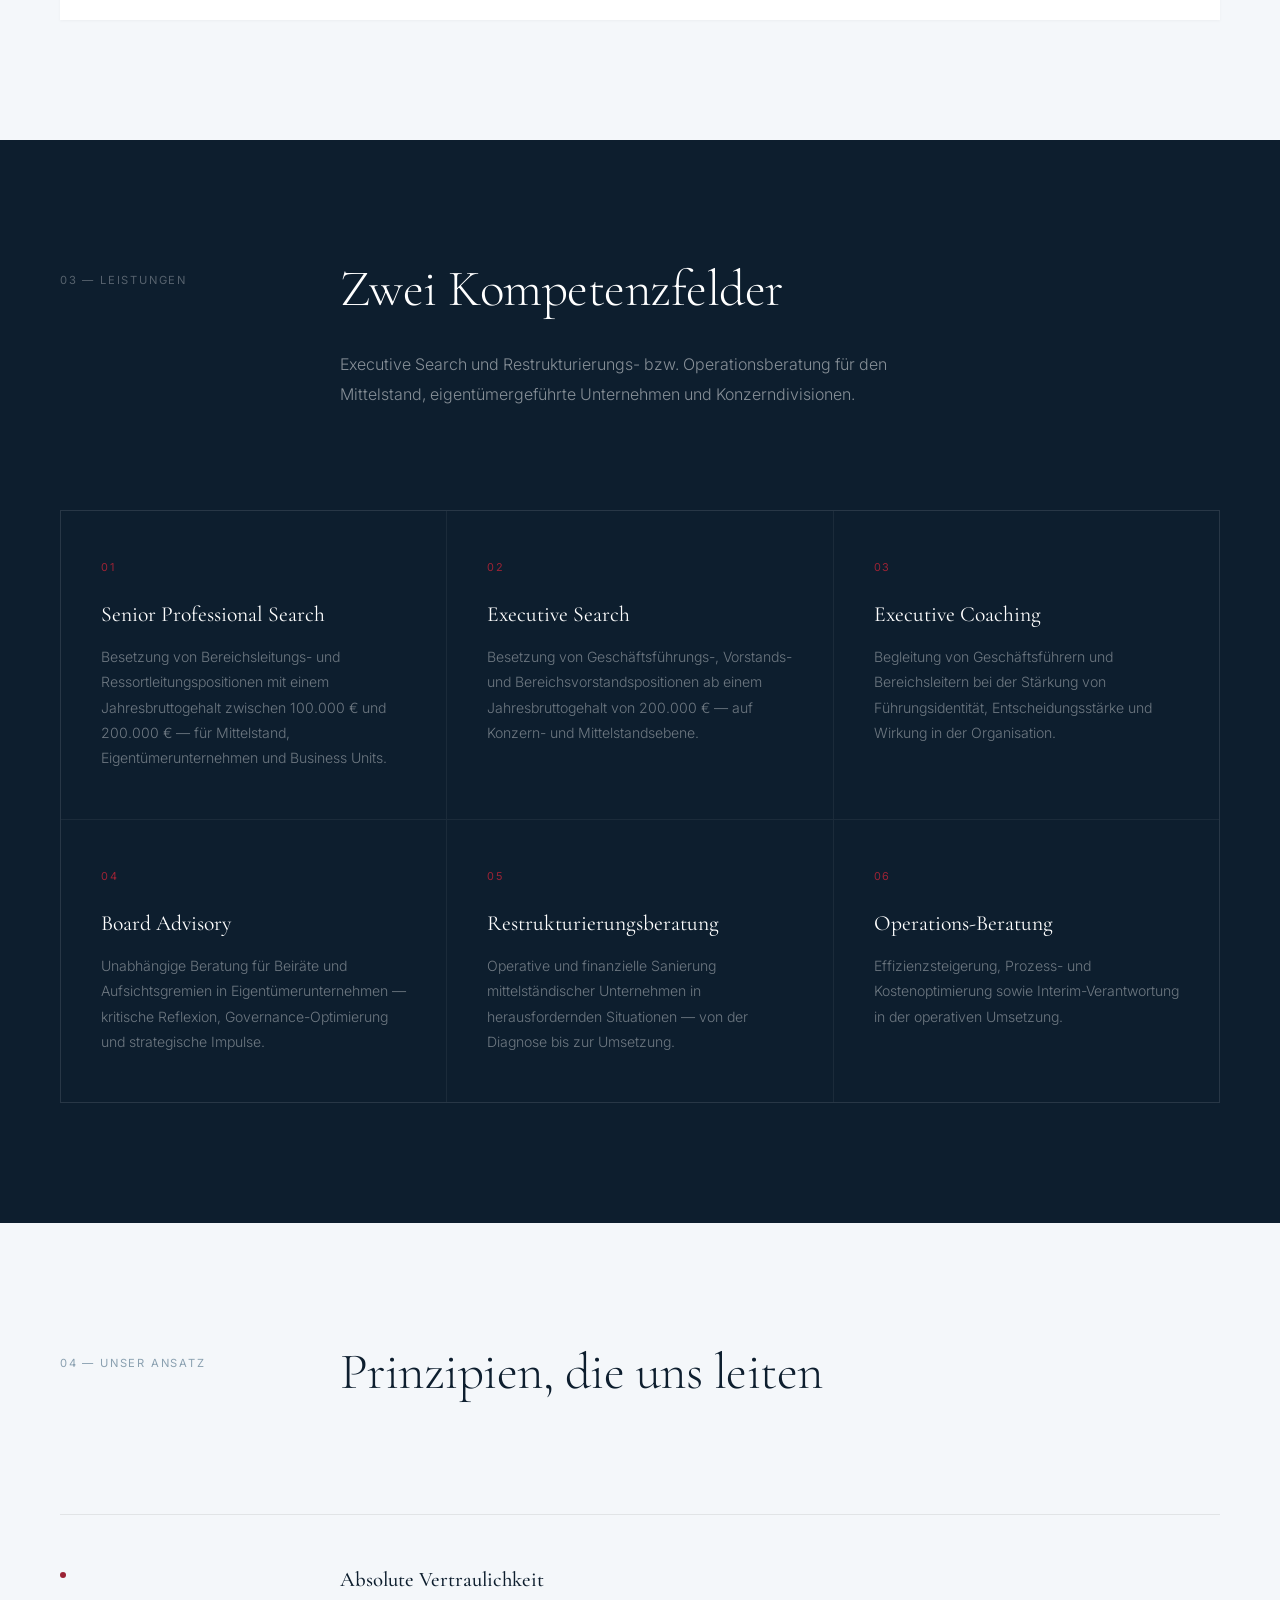
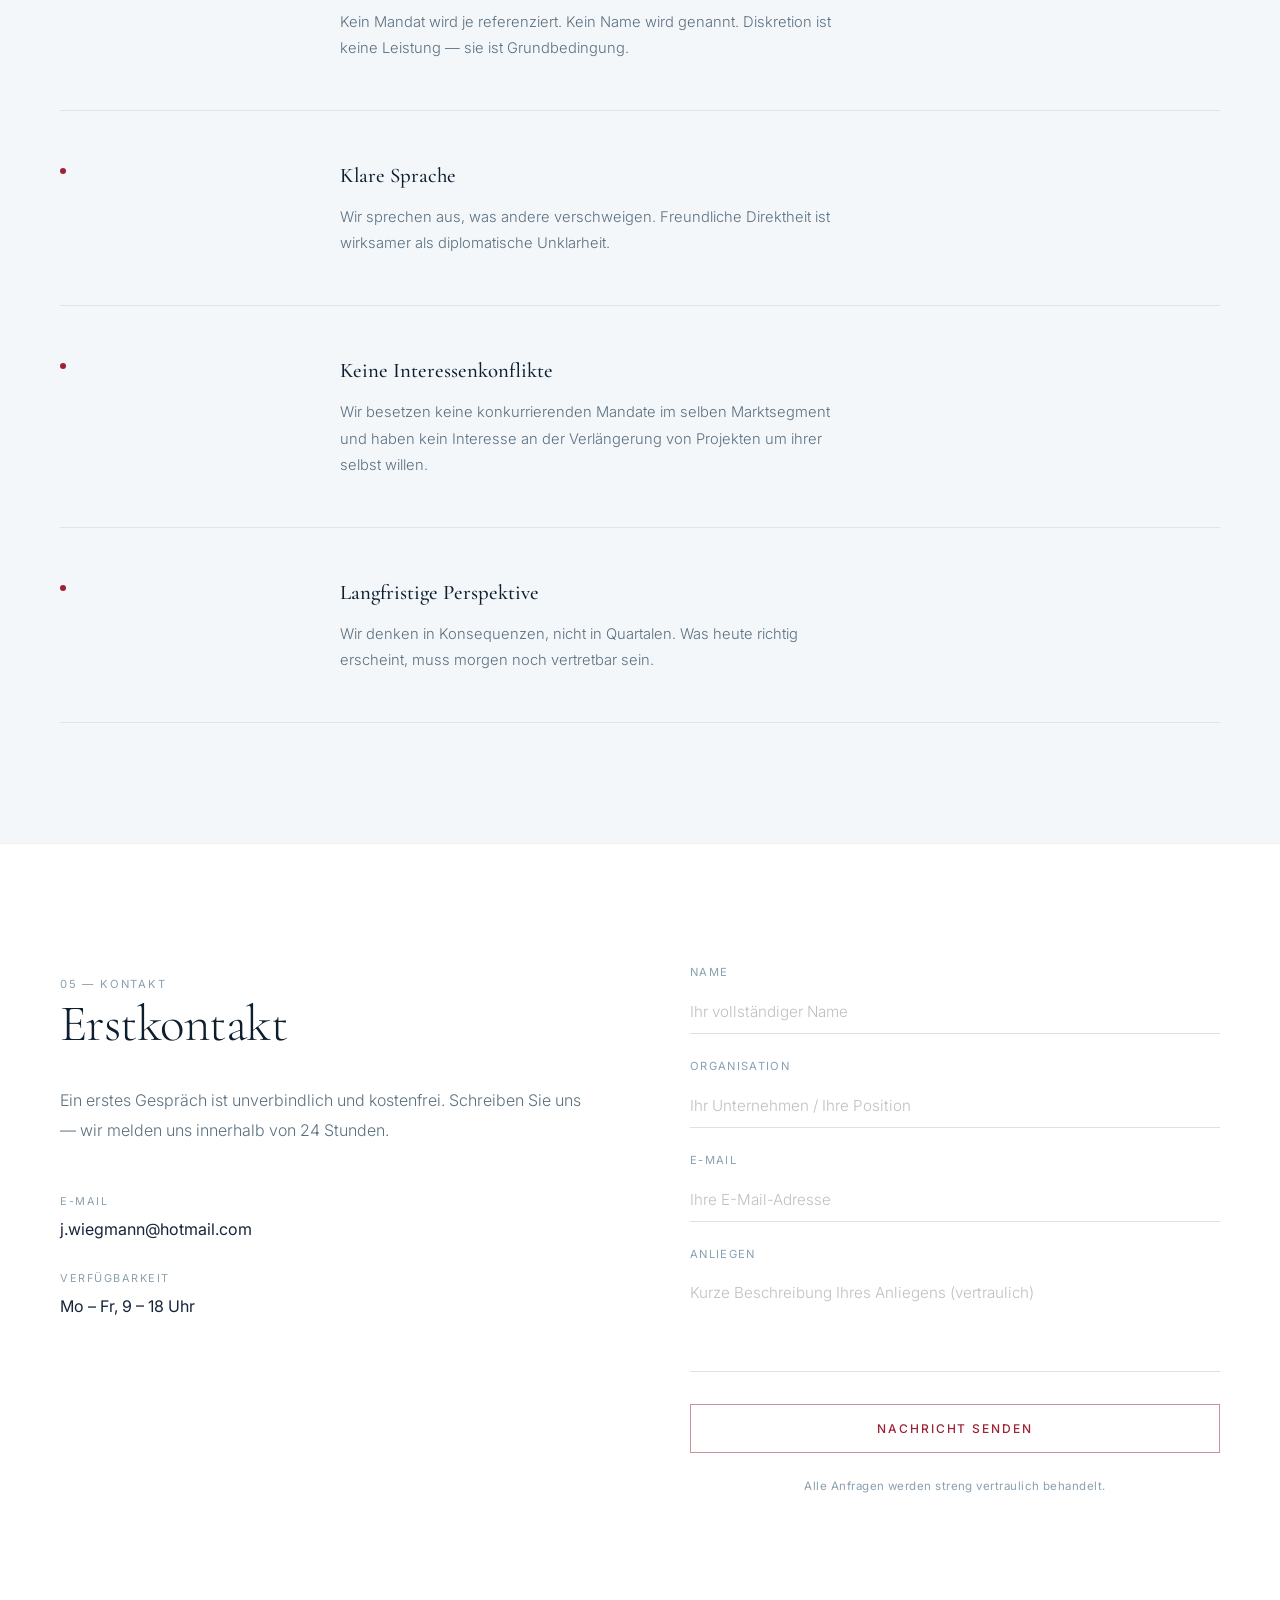
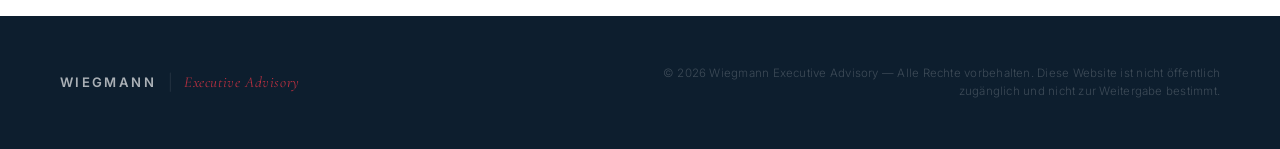
==== commit 92068f60: "Remove Krisenmanagement and Nachfolge & Geschäftsführerwechsel services Trim the services grid down " ====
--- a/index.html
+++ b/index.html
@@ -234,22 +234,6 @@
             in der operativen Umsetzung.
           </p>
         </div>
-        <div class="service-card">
-          <div class="service-num">07</div>
-          <h3 class="service-title">Krisenmanagement</h3>
-          <p class="service-desc">
-            Vertrauliche Begleitung in sensiblen Situationen — Restrukturierungen, Konflikte
-            in der Geschäftsführung, reputationskritische Entscheidungen.
-          </p>
-        </div>
-        <div class="service-card">
-          <div class="service-num">08</div>
-          <h3 class="service-title">Nachfolge &amp; Geschäftsführerwechsel</h3>
-          <p class="service-desc">
-            Strukturierte Begleitung von Generationen- und Geschäftsführungswechseln in
-            eigentümergeführten Unternehmen.
-          </p>
-        </div>
       </div>
     </div>
   </section>
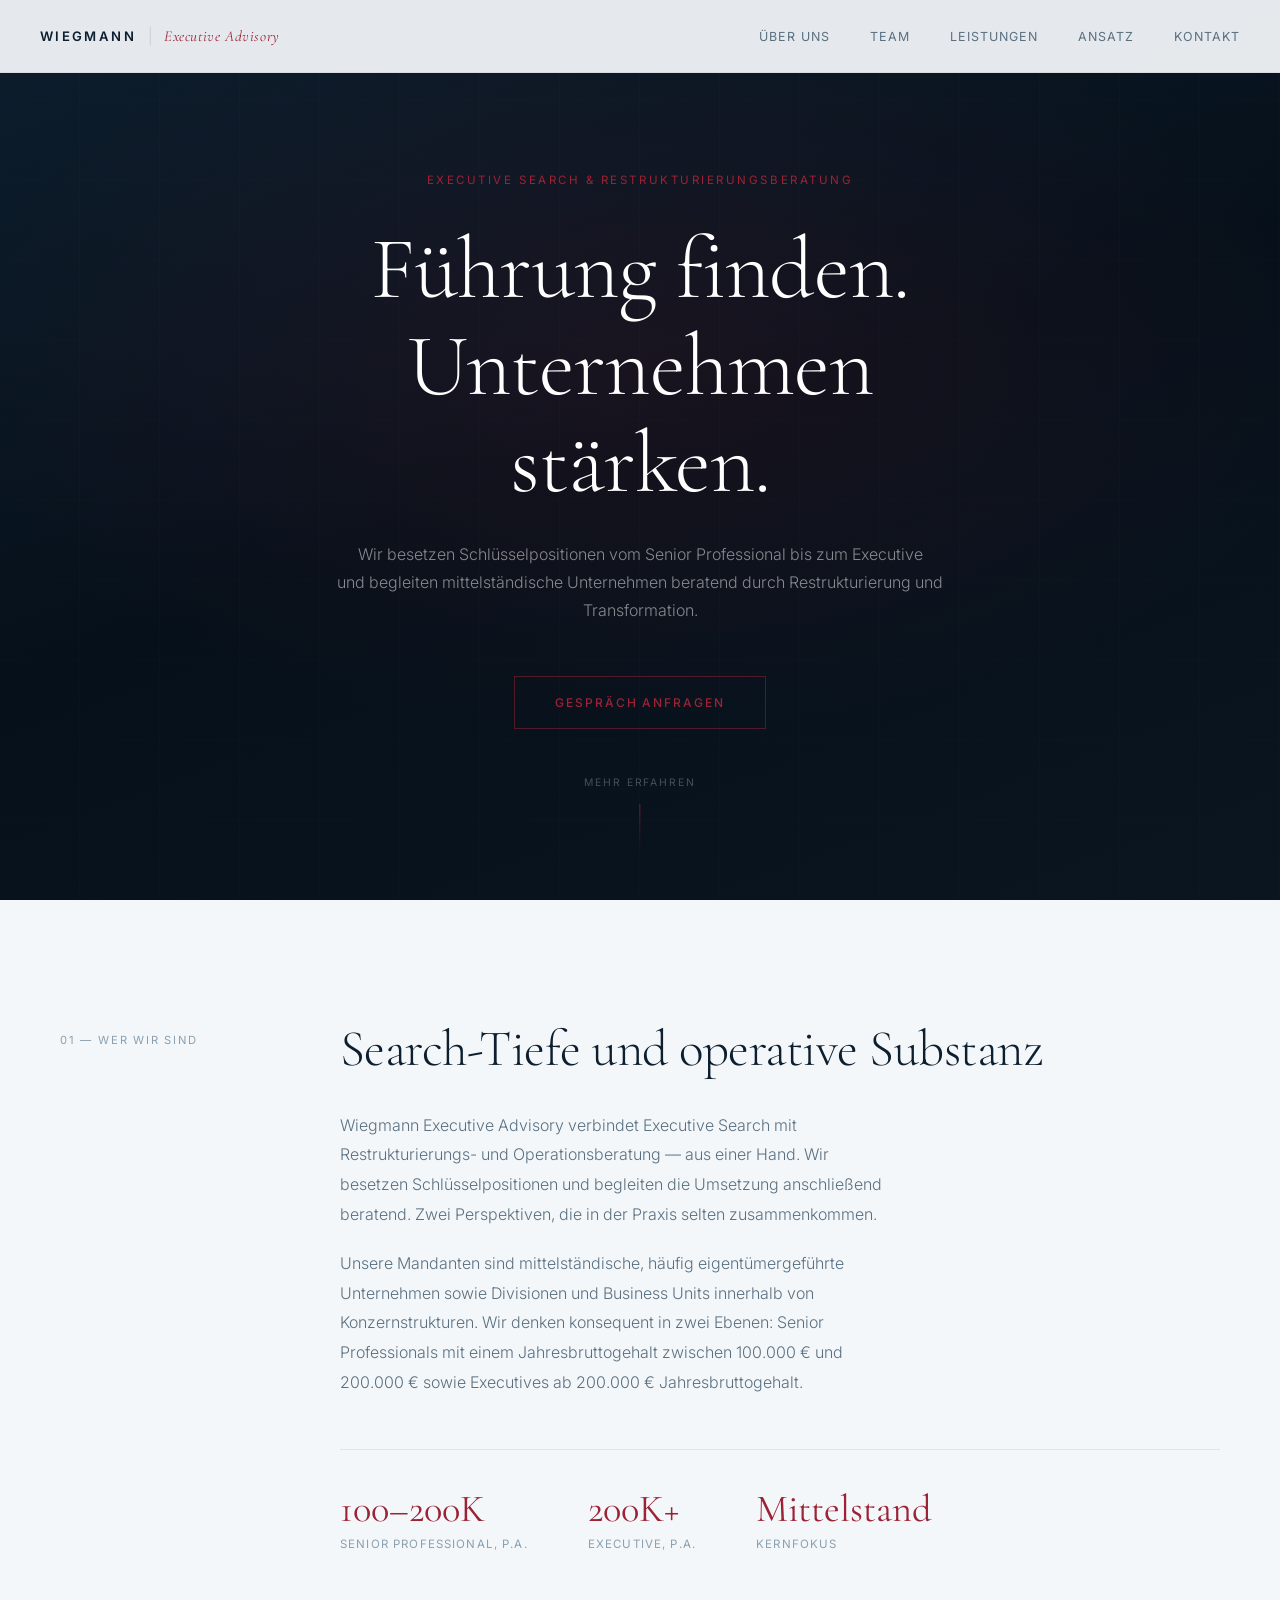
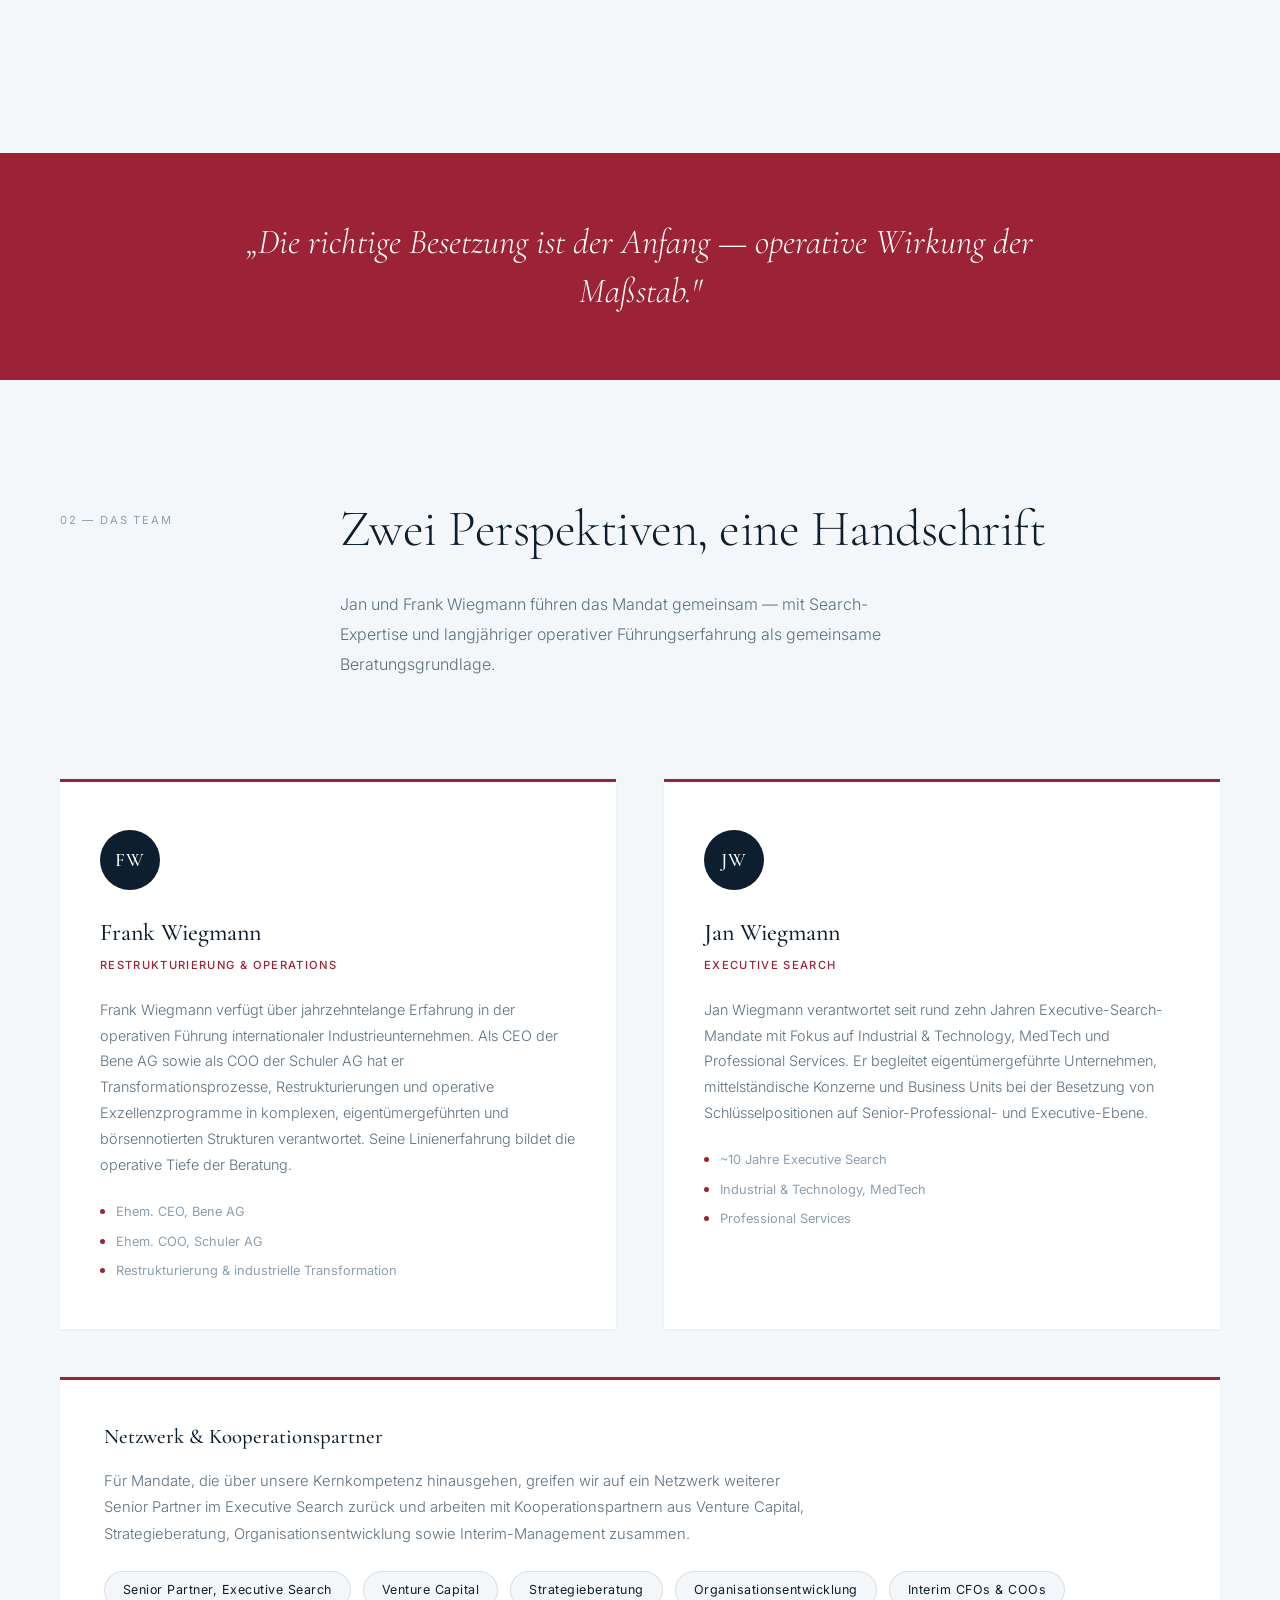
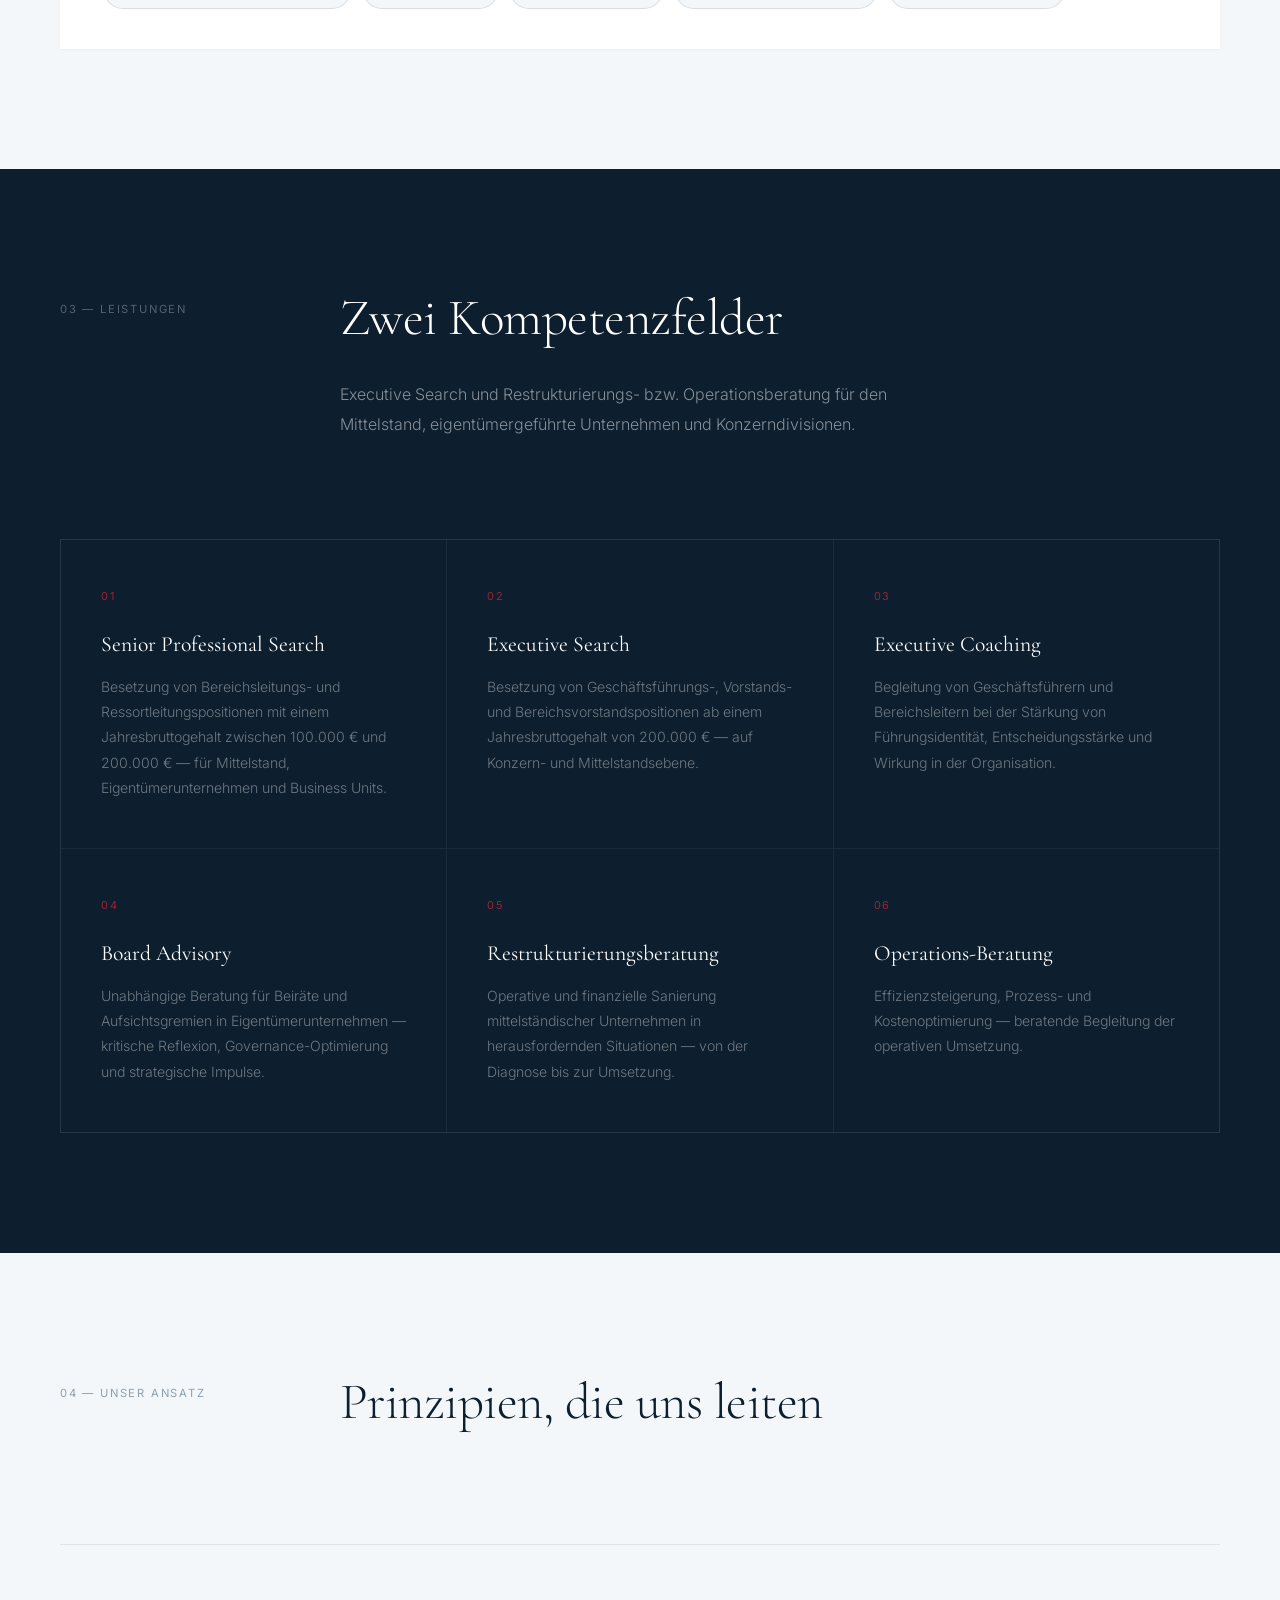
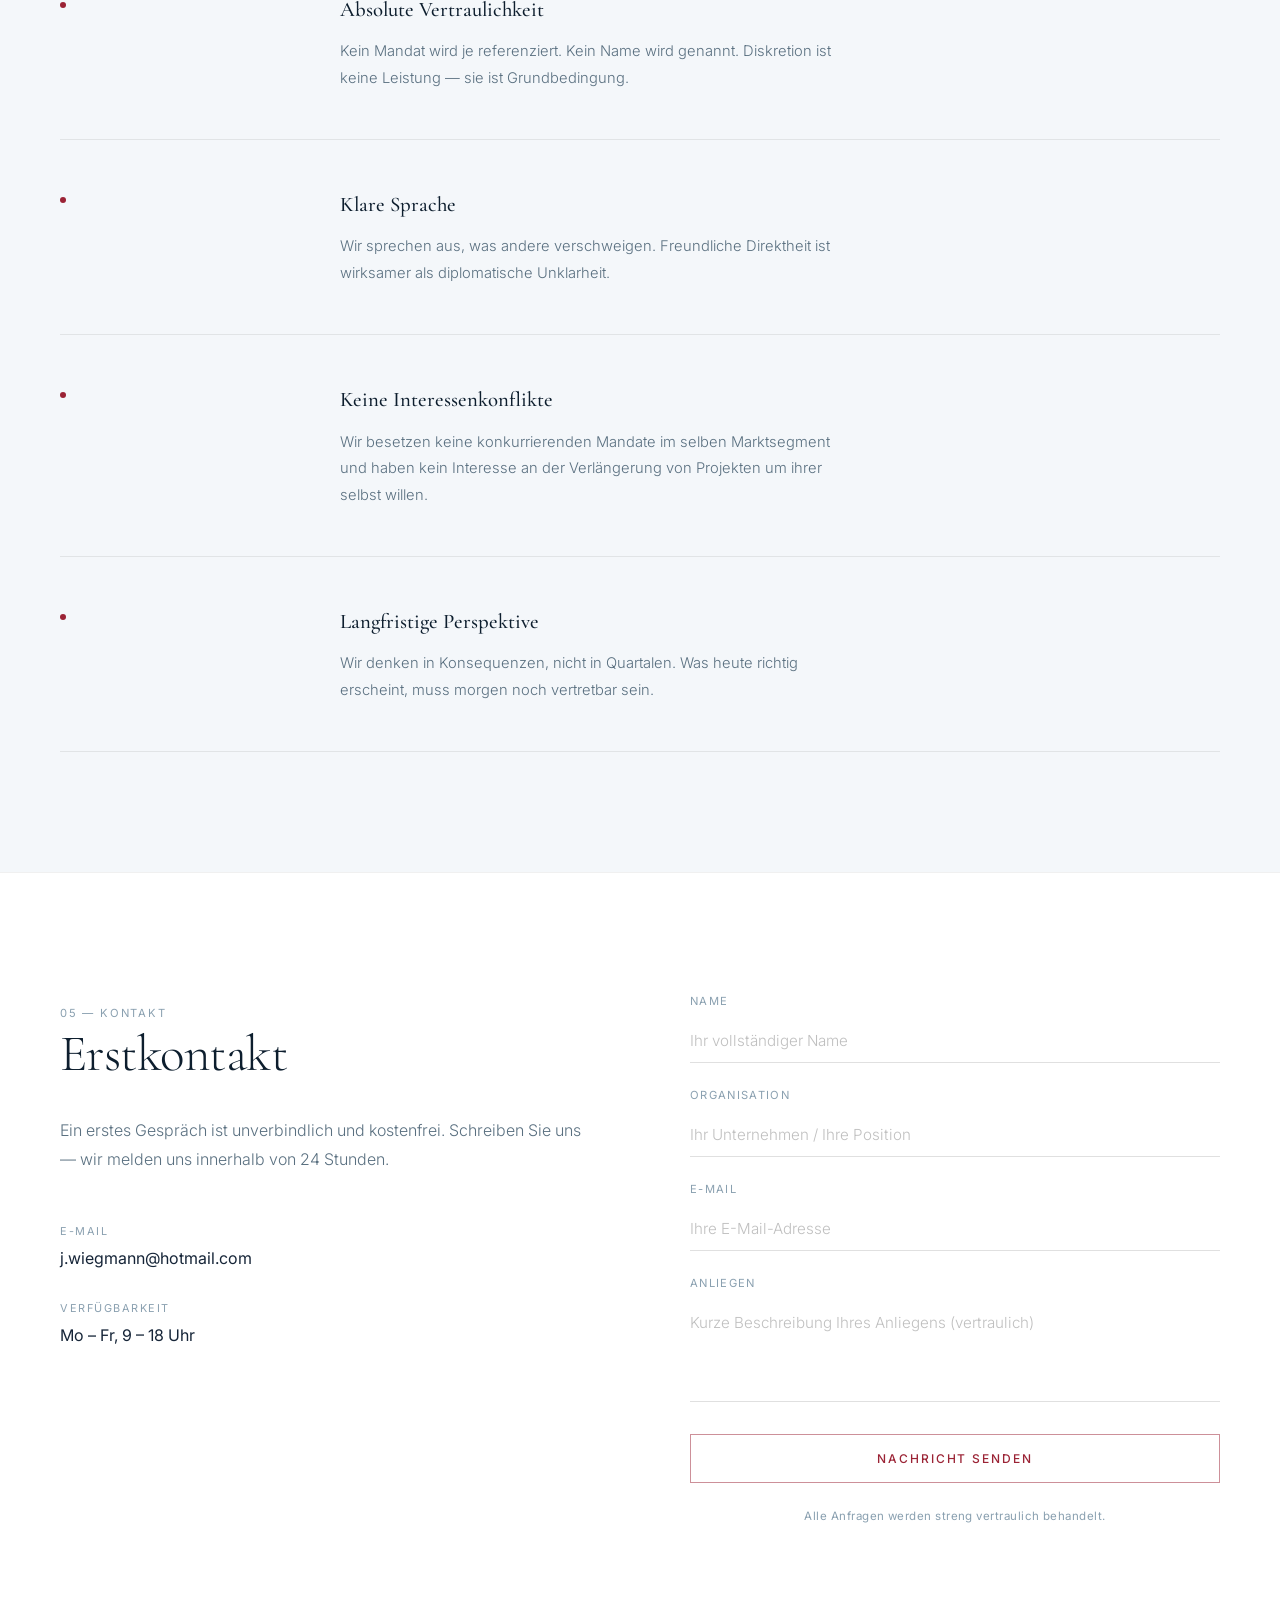
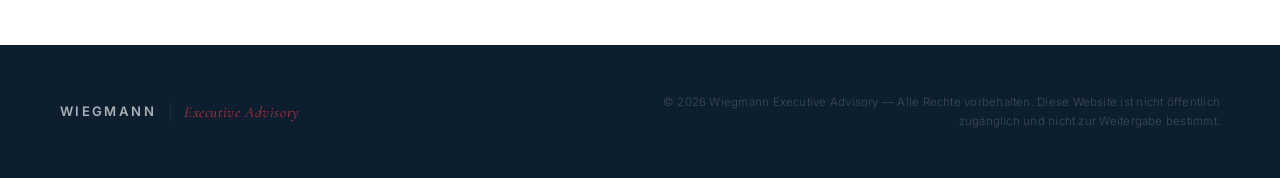
==== commit b3f02e2a: "Reframe all positioning as advisory, not operational responsibility Remove "operative Linienverantwo" ====
--- a/index.html
+++ b/index.html
@@ -41,7 +41,7 @@
       </h1>
       <p class="hero-sub">
         Wir besetzen Schlüsselpositionen vom Senior Professional bis zum Executive<br />
-        und begleiten mittelständische Unternehmen operativ durch Restrukturierung und Transformation.
+        und begleiten mittelständische Unternehmen beratend durch Restrukturierung und Transformation.
       </p>
       <a href="#contact" class="btn-primary">Gespräch anfragen</a>
     </div>
@@ -65,7 +65,7 @@
           <p class="section-text">
             Wiegmann Executive Advisory verbindet Executive Search mit Restrukturierungs- und
             Operationsberatung — aus einer Hand. Wir besetzen Schlüsselpositionen und begleiten
-            anschließend die operative Umsetzung. Zwei Perspektiven, die in der Praxis selten
+            die Umsetzung anschließend beratend. Zwei Perspektiven, die in der Praxis selten
             zusammenkommen.
           </p>
           <p class="section-text">
@@ -110,8 +110,8 @@
         <div class="section-body">
           <h2 class="section-headline">Zwei Perspektiven, eine Handschrift</h2>
           <p class="section-text">
-            Jan und Frank Wiegmann führen das Mandat gemeinsam — mit einem Fuß im Search-Prozess
-            und einem Fuß in der operativen Linienverantwortung.
+            Jan und Frank Wiegmann führen das Mandat gemeinsam — mit Search-Expertise und
+            langjähriger operativer Führungserfahrung als gemeinsame Beratungsgrundlage.
           </p>
         </div>
       </div>
@@ -230,8 +230,8 @@
           <div class="service-num">06</div>
           <h3 class="service-title">Operations-Beratung</h3>
           <p class="service-desc">
-            Effizienzsteigerung, Prozess- und Kostenoptimierung sowie Interim-Verantwortung
-            in der operativen Umsetzung.
+            Effizienzsteigerung, Prozess- und Kostenoptimierung — beratende Begleitung der
+            operativen Umsetzung.
           </p>
         </div>
       </div>
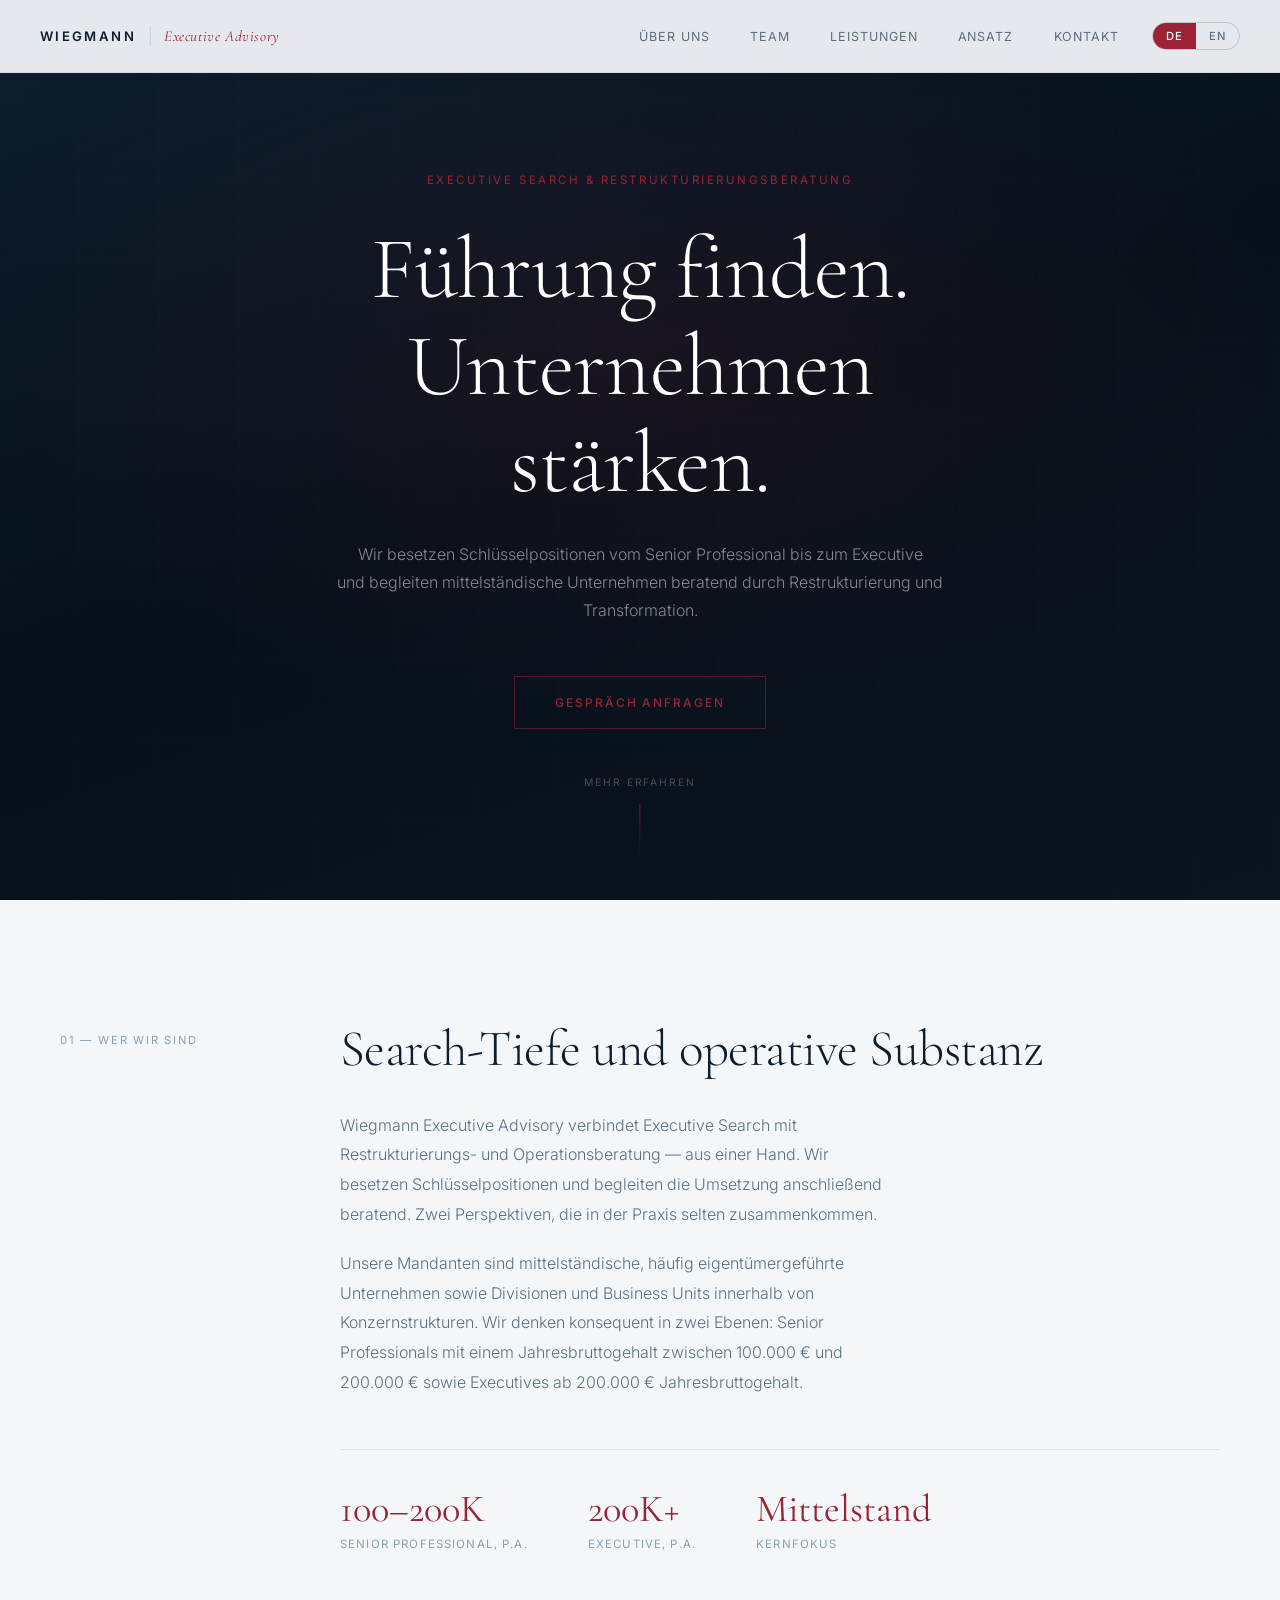
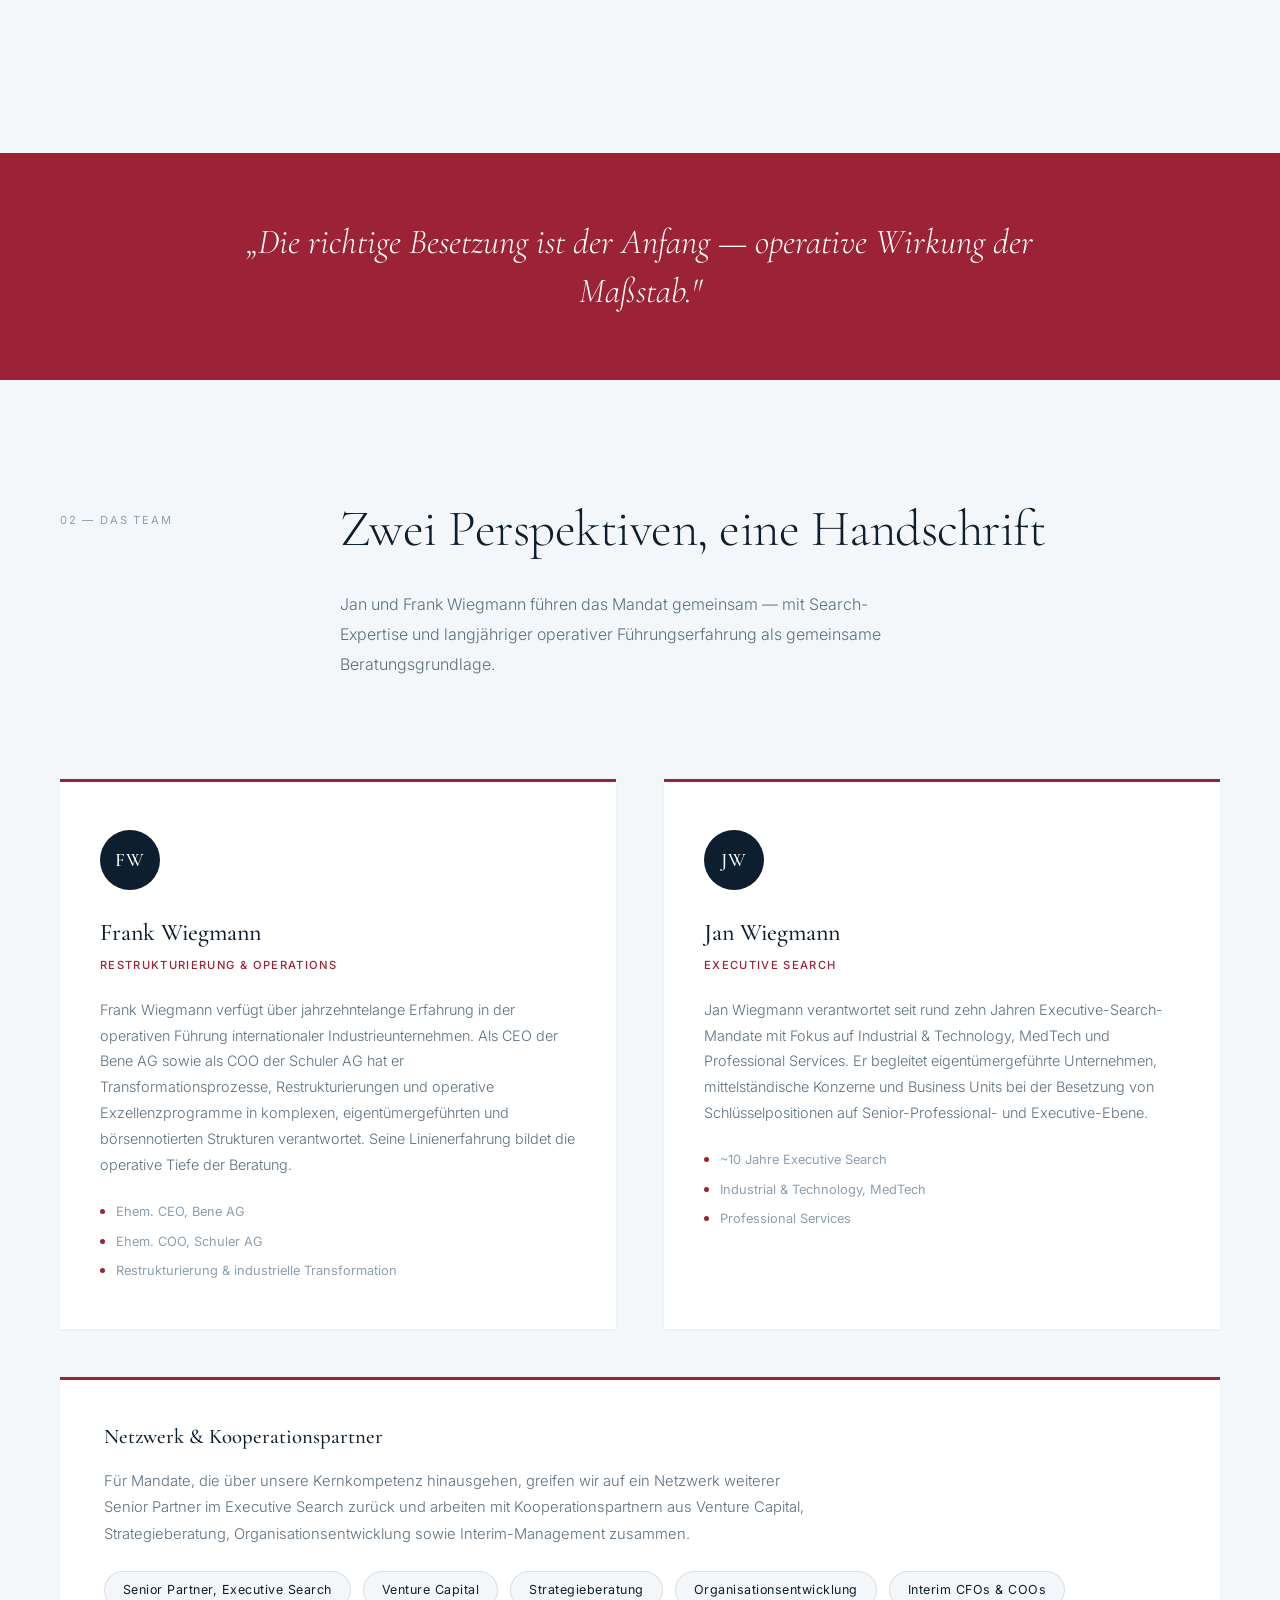
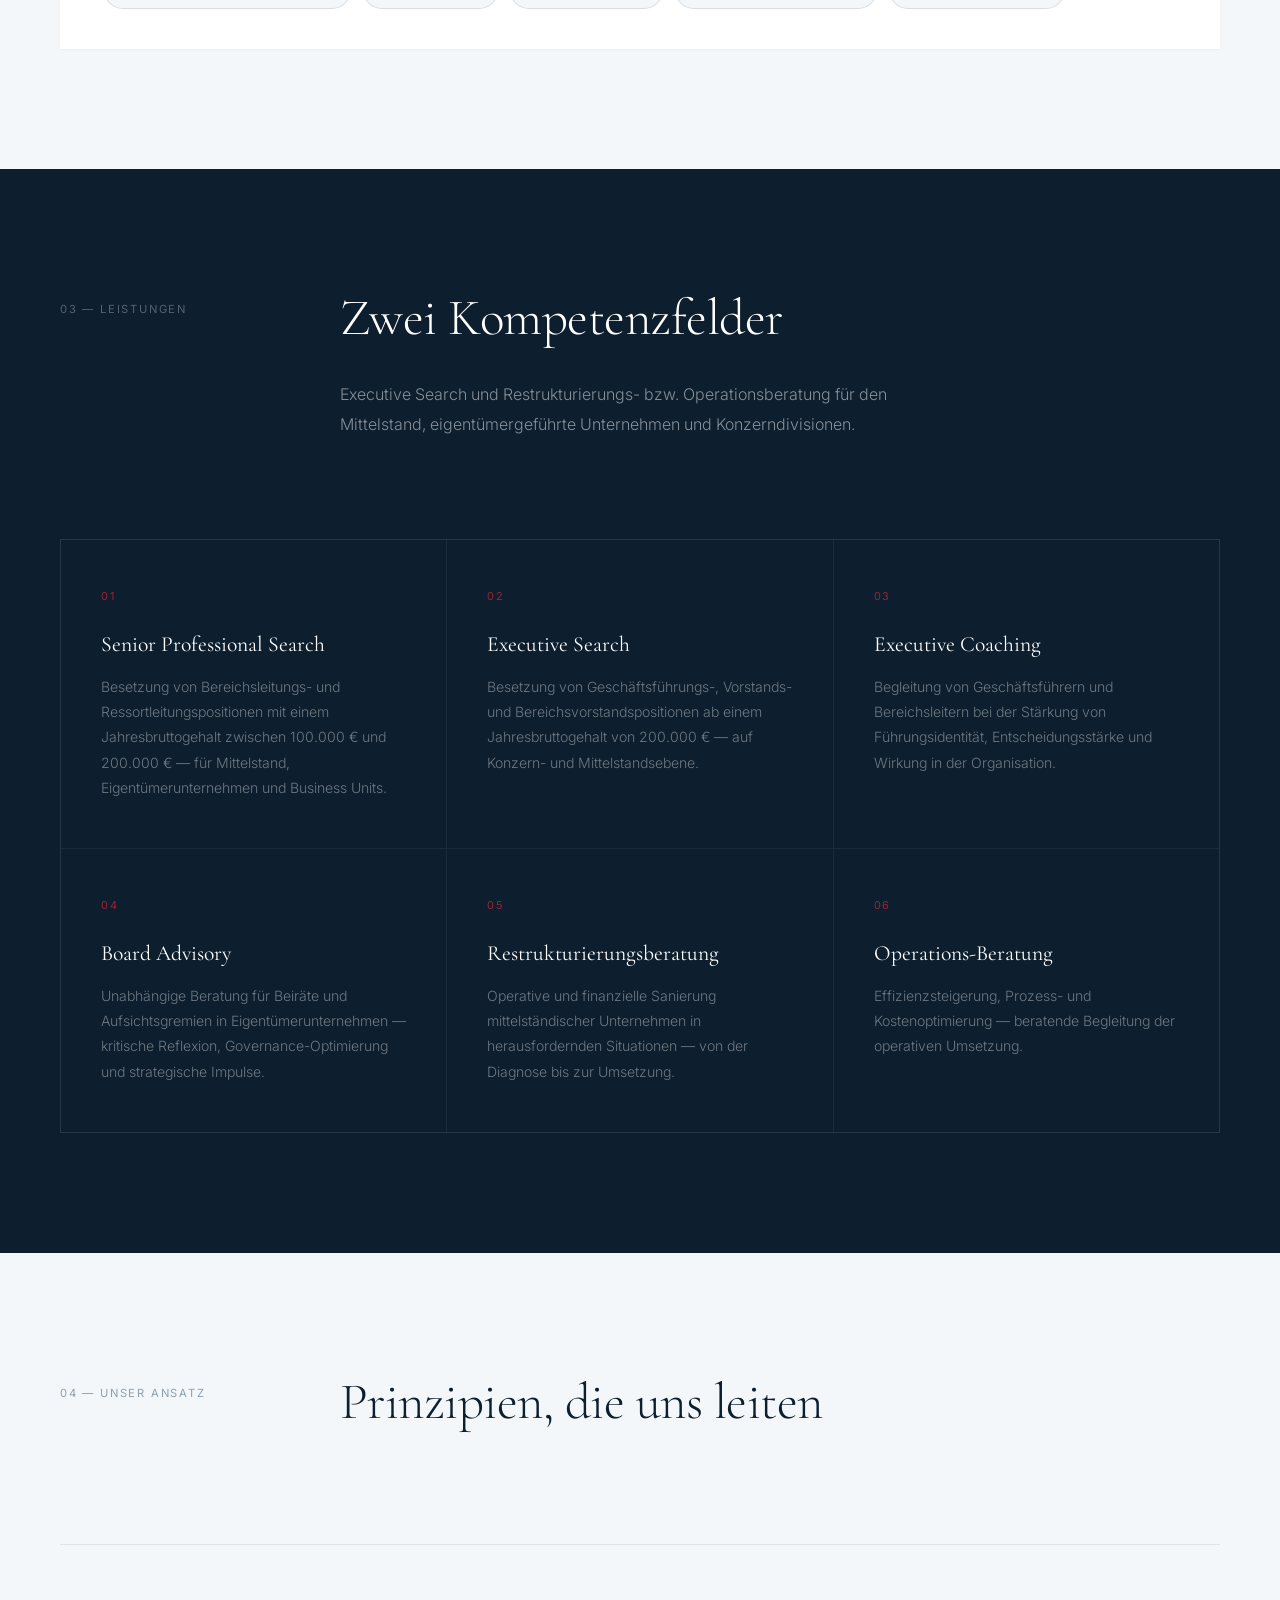
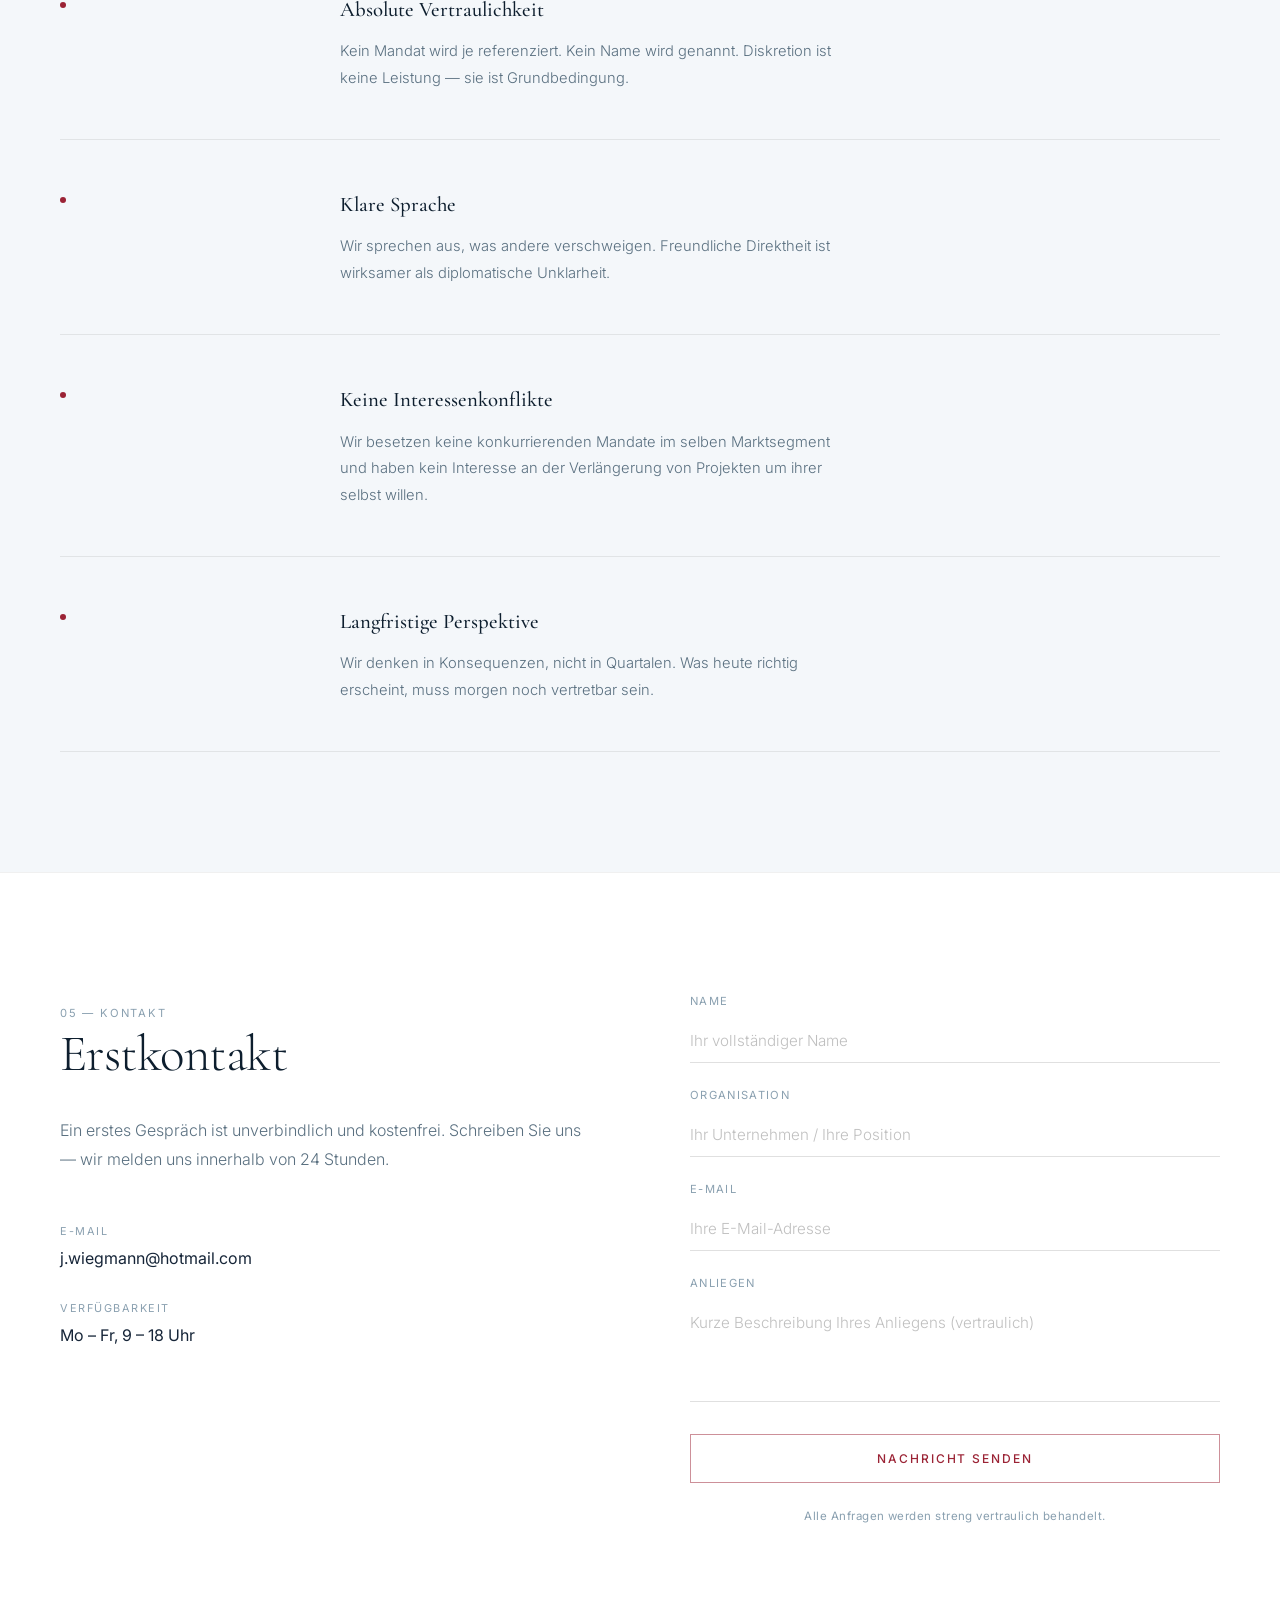
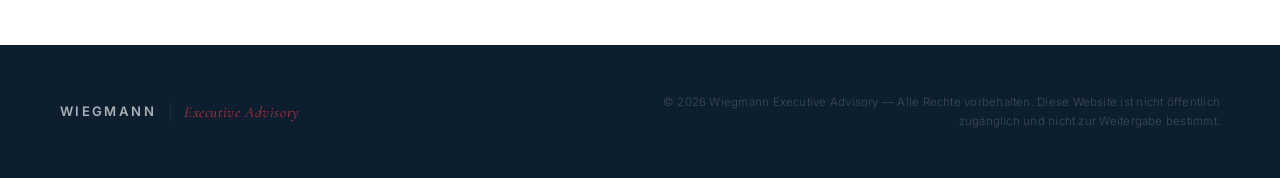
==== commit 72784b2a: "Add English version with DE/EN language toggle Introduce a client-side i18n layer: German stays in t" ====
--- a/index.html
+++ b/index.html
@@ -18,16 +18,22 @@
       <a href="#" class="nav-logo">
         <span class="logo-name">WIEGMANN</span><span class="logo-divider">|</span><span class="logo-sub">Executive Advisory</span>
       </a>
-      <ul class="nav-links">
-        <li><a href="#about">Über uns</a></li>
-        <li><a href="#team">Team</a></li>
-        <li><a href="#services">Leistungen</a></li>
-        <li><a href="#approach">Ansatz</a></li>
-        <li><a href="#contact">Kontakt</a></li>
-      </ul>
-      <button class="nav-toggle" aria-label="Menü öffnen">
-        <span></span><span></span><span></span>
-      </button>
+      <div class="nav-right">
+        <ul class="nav-links">
+          <li><a href="#about" data-i18n="nav.about">Über uns</a></li>
+          <li><a href="#team" data-i18n="nav.team">Team</a></li>
+          <li><a href="#services" data-i18n="nav.services">Leistungen</a></li>
+          <li><a href="#approach" data-i18n="nav.approach">Ansatz</a></li>
+          <li><a href="#contact" data-i18n="nav.contact">Kontakt</a></li>
+        </ul>
+        <div class="lang-switch" role="group" aria-label="Sprache / Language">
+          <button class="lang-btn active" type="button" data-lang="de">DE</button>
+          <button class="lang-btn" type="button" data-lang="en">EN</button>
+        </div>
+        <button class="nav-toggle" aria-label="Menü öffnen">
+          <span></span><span></span><span></span>
+        </button>
+      </div>
     </div>
   </nav>
 
@@ -35,18 +41,18 @@
   <section class="hero">
     <div class="hero-bg"></div>
     <div class="hero-content">
-      <p class="hero-overline">Executive Search &amp; Restrukturierungsberatung</p>
-      <h1 class="hero-headline">
+      <p class="hero-overline" data-i18n="hero.overline">Executive Search &amp; Restrukturierungsberatung</p>
+      <h1 class="hero-headline" data-i18n="hero.headline">
         Führung finden.<br />Unternehmen stärken.
       </h1>
-      <p class="hero-sub">
+      <p class="hero-sub" data-i18n="hero.sub">
         Wir besetzen Schlüsselpositionen vom Senior Professional bis zum Executive<br />
         und begleiten mittelständische Unternehmen beratend durch Restrukturierung und Transformation.
       </p>
-      <a href="#contact" class="btn-primary">Gespräch anfragen</a>
+      <a href="#contact" class="btn-primary" data-i18n="hero.cta">Gespräch anfragen</a>
     </div>
     <div class="hero-scroll">
-      <span>Mehr erfahren</span>
+      <span data-i18n="hero.scroll">Mehr erfahren</span>
       <div class="scroll-line"></div>
     </div>
   </section>
@@ -56,19 +62,19 @@
     <div class="container">
       <div class="section-grid">
         <div class="section-label">
-          <span>01 &mdash; Wer wir sind</span>
+          <span data-i18n="about.label">01 &mdash; Wer wir sind</span>
         </div>
         <div class="section-body">
-          <h2 class="section-headline">
+          <h2 class="section-headline" data-i18n="about.headline">
             Search-Tiefe und operative Substanz
           </h2>
-          <p class="section-text">
+          <p class="section-text" data-i18n="about.p1">
             Wiegmann Executive Advisory verbindet Executive Search mit Restrukturierungs- und
             Operationsberatung — aus einer Hand. Wir besetzen Schlüsselpositionen und begleiten
             die Umsetzung anschließend beratend. Zwei Perspektiven, die in der Praxis selten
             zusammenkommen.
           </p>
-          <p class="section-text">
+          <p class="section-text" data-i18n="about.p2">
             Unsere Mandanten sind mittelständische, häufig eigentümergeführte Unternehmen sowie
             Divisionen und Business Units innerhalb von Konzernstrukturen. Wir denken konsequent
             in zwei Ebenen: Senior Professionals mit einem Jahresbruttogehalt zwischen 100.000 €
@@ -76,16 +82,16 @@
           </p>
           <div class="stats-row">
             <div class="stat">
-              <span class="stat-num">100–200K</span>
-              <span class="stat-label">Senior Professional, p.a.</span>
+              <span class="stat-num" data-i18n="about.s1n">100–200K</span>
+              <span class="stat-label" data-i18n="about.s1l">Senior Professional, p.a.</span>
             </div>
             <div class="stat">
-              <span class="stat-num">200K+</span>
-              <span class="stat-label">Executive, p.a.</span>
+              <span class="stat-num" data-i18n="about.s2n">200K+</span>
+              <span class="stat-label" data-i18n="about.s2l">Executive, p.a.</span>
             </div>
             <div class="stat">
-              <span class="stat-num">Mittelstand</span>
-              <span class="stat-label">Kernfokus</span>
+              <span class="stat-num" data-i18n="about.s3n">Mittelstand</span>
+              <span class="stat-label" data-i18n="about.s3l">Kernfokus</span>
             </div>
           </div>
         </div>
@@ -95,7 +101,7 @@
 
   <!-- Divider -->
   <div class="divider-full">
-    <blockquote class="pull-quote">
+    <blockquote class="pull-quote" data-i18n="quote">
       „Die richtige Besetzung ist der Anfang — operative Wirkung der Maßstab."
     </blockquote>
   </div>
@@ -105,11 +111,11 @@
     <div class="container">
       <div class="section-grid">
         <div class="section-label">
-          <span>02 &mdash; Das Team</span>
+          <span data-i18n="team.label">02 &mdash; Das Team</span>
         </div>
         <div class="section-body">
-          <h2 class="section-headline">Zwei Perspektiven, eine Handschrift</h2>
-          <p class="section-text">
+          <h2 class="section-headline" data-i18n="team.headline">Zwei Perspektiven, eine Handschrift</h2>
+          <p class="section-text" data-i18n="team.intro">
             Jan und Frank Wiegmann führen das Mandat gemeinsam — mit Search-Expertise und
             langjähriger operativer Führungserfahrung als gemeinsame Beratungsgrundlage.
           </p>
@@ -119,8 +125,8 @@
         <div class="team-card">
           <div class="team-initial">FW</div>
           <h3 class="team-name">Frank Wiegmann</h3>
-          <p class="team-role">Restrukturierung &amp; Operations</p>
-          <p class="team-bio">
+          <p class="team-role" data-i18n="team.fw.role">Restrukturierung &amp; Operations</p>
+          <p class="team-bio" data-i18n="team.fw.bio">
             Frank Wiegmann verfügt über jahrzehntelange Erfahrung in der operativen Führung
             internationaler Industrieunternehmen. Als CEO der Bene AG sowie als COO der Schuler AG
             hat er Transformationsprozesse, Restrukturierungen und operative
@@ -128,42 +134,42 @@
             verantwortet. Seine Linienerfahrung bildet die operative Tiefe der Beratung.
           </p>
           <ul class="team-tags">
-            <li>Ehem. CEO, Bene AG</li>
-            <li>Ehem. COO, Schuler AG</li>
-            <li>Restrukturierung &amp; industrielle Transformation</li>
+            <li data-i18n="team.fw.t1">Ehem. CEO, Bene AG</li>
+            <li data-i18n="team.fw.t2">Ehem. COO, Schuler AG</li>
+            <li data-i18n="team.fw.t3">Restrukturierung &amp; industrielle Transformation</li>
           </ul>
         </div>
         <div class="team-card">
           <div class="team-initial">JW</div>
           <h3 class="team-name">Jan Wiegmann</h3>
-          <p class="team-role">Executive Search</p>
-          <p class="team-bio">
+          <p class="team-role" data-i18n="team.jw.role">Executive Search</p>
+          <p class="team-bio" data-i18n="team.jw.bio">
             Jan Wiegmann verantwortet seit rund zehn Jahren Executive-Search-Mandate mit Fokus
             auf Industrial &amp; Technology, MedTech und Professional Services. Er begleitet
             eigentümergeführte Unternehmen, mittelständische Konzerne und Business Units bei der
             Besetzung von Schlüsselpositionen auf Senior-Professional- und Executive-Ebene.
           </p>
           <ul class="team-tags">
-            <li>~10 Jahre Executive Search</li>
-            <li>Industrial &amp; Technology, MedTech</li>
-            <li>Professional Services</li>
+            <li data-i18n="team.jw.t1">~10 Jahre Executive Search</li>
+            <li data-i18n="team.jw.t2">Industrial &amp; Technology, MedTech</li>
+            <li data-i18n="team.jw.t3">Professional Services</li>
           </ul>
         </div>
       </div>
       <div class="network-panel">
-        <h3 class="network-heading">Netzwerk &amp; Kooperationspartner</h3>
-        <p class="network-text">
+        <h3 class="network-heading" data-i18n="net.heading">Netzwerk &amp; Kooperationspartner</h3>
+        <p class="network-text" data-i18n="net.text">
           Für Mandate, die über unsere Kernkompetenz hinausgehen, greifen wir auf ein Netzwerk
           weiterer Senior Partner im Executive Search zurück und arbeiten mit Kooperationspartnern
           aus Venture Capital, Strategieberatung, Organisationsentwicklung sowie Interim-Management
           zusammen.
         </p>
         <ul class="network-tags">
-          <li>Senior Partner, Executive Search</li>
-          <li>Venture Capital</li>
-          <li>Strategieberatung</li>
-          <li>Organisationsentwicklung</li>
-          <li>Interim CFOs &amp; COOs</li>
+          <li data-i18n="net.t1">Senior Partner, Executive Search</li>
+          <li data-i18n="net.t2">Venture Capital</li>
+          <li data-i18n="net.t3">Strategieberatung</li>
+          <li data-i18n="net.t4">Organisationsentwicklung</li>
+          <li data-i18n="net.t5">Interim CFOs &amp; COOs</li>
         </ul>
       </div>
     </div>
@@ -174,11 +180,11 @@
     <div class="container">
       <div class="section-grid">
         <div class="section-label light">
-          <span>03 &mdash; Leistungen</span>
+          <span data-i18n="svc.label">03 &mdash; Leistungen</span>
         </div>
         <div class="section-body">
-          <h2 class="section-headline light">Zwei Kompetenzfelder</h2>
-          <p class="section-text" style="color: rgba(255,255,255,0.5);">
+          <h2 class="section-headline light" data-i18n="svc.headline">Zwei Kompetenzfelder</h2>
+          <p class="section-text" style="color: rgba(255,255,255,0.5);" data-i18n="svc.sub">
             Executive Search und Restrukturierungs- bzw. Operationsberatung für den Mittelstand,
             eigentümergeführte Unternehmen und Konzerndivisionen.
           </p>
@@ -187,8 +193,8 @@
       <div class="services-grid">
         <div class="service-card">
           <div class="service-num">01</div>
-          <h3 class="service-title">Senior Professional Search</h3>
-          <p class="service-desc">
+          <h3 class="service-title" data-i18n="svc1.t">Senior Professional Search</h3>
+          <p class="service-desc" data-i18n="svc1.d">
             Besetzung von Bereichsleitungs- und Ressortleitungspositionen mit einem
             Jahresbruttogehalt zwischen 100.000 € und 200.000 € — für Mittelstand,
             Eigentümerunternehmen und Business Units.
@@ -196,40 +202,40 @@
         </div>
         <div class="service-card">
           <div class="service-num">02</div>
-          <h3 class="service-title">Executive Search</h3>
-          <p class="service-desc">
+          <h3 class="service-title" data-i18n="svc2.t">Executive Search</h3>
+          <p class="service-desc" data-i18n="svc2.d">
             Besetzung von Geschäftsführungs-, Vorstands- und Bereichsvorstandspositionen ab
             einem Jahresbruttogehalt von 200.000 € — auf Konzern- und Mittelstandsebene.
           </p>
         </div>
         <div class="service-card">
           <div class="service-num">03</div>
-          <h3 class="service-title">Executive Coaching</h3>
-          <p class="service-desc">
+          <h3 class="service-title" data-i18n="svc3.t">Executive Coaching</h3>
+          <p class="service-desc" data-i18n="svc3.d">
             Begleitung von Geschäftsführern und Bereichsleitern bei der Stärkung von
             Führungsidentität, Entscheidungsstärke und Wirkung in der Organisation.
           </p>
         </div>
         <div class="service-card">
           <div class="service-num">04</div>
-          <h3 class="service-title">Board Advisory</h3>
-          <p class="service-desc">
+          <h3 class="service-title" data-i18n="svc4.t">Board Advisory</h3>
+          <p class="service-desc" data-i18n="svc4.d">
             Unabhängige Beratung für Beiräte und Aufsichtsgremien in Eigentümerunternehmen —
             kritische Reflexion, Governance-Optimierung und strategische Impulse.
           </p>
         </div>
         <div class="service-card">
           <div class="service-num">05</div>
-          <h3 class="service-title">Restrukturierungsberatung</h3>
-          <p class="service-desc">
+          <h3 class="service-title" data-i18n="svc5.t">Restrukturierungsberatung</h3>
+          <p class="service-desc" data-i18n="svc5.d">
             Operative und finanzielle Sanierung mittelständischer Unternehmen in
             herausfordernden Situationen — von der Diagnose bis zur Umsetzung.
           </p>
         </div>
         <div class="service-card">
           <div class="service-num">06</div>
-          <h3 class="service-title">Operations-Beratung</h3>
-          <p class="service-desc">
+          <h3 class="service-title" data-i18n="svc6.t">Operations-Beratung</h3>
+          <p class="service-desc" data-i18n="svc6.d">
             Effizienzsteigerung, Prozess- und Kostenoptimierung — beratende Begleitung der
             operativen Umsetzung.
           </p>
@@ -243,39 +249,39 @@
     <div class="container">
       <div class="section-grid">
         <div class="section-label">
-          <span>04 &mdash; Unser Ansatz</span>
+          <span data-i18n="app.label">04 &mdash; Unser Ansatz</span>
         </div>
         <div class="section-body">
-          <h2 class="section-headline">Prinzipien, die uns leiten</h2>
+          <h2 class="section-headline" data-i18n="app.headline">Prinzipien, die uns leiten</h2>
         </div>
       </div>
       <div class="principles">
         <div class="principle">
           <div class="principle-marker"></div>
           <div class="principle-content">
-            <h4>Absolute Vertraulichkeit</h4>
-            <p>Kein Mandat wird je referenziert. Kein Name wird genannt. Diskretion ist keine Leistung — sie ist Grundbedingung.</p>
+            <h4 data-i18n="p1.h">Absolute Vertraulichkeit</h4>
+            <p data-i18n="p1.d">Kein Mandat wird je referenziert. Kein Name wird genannt. Diskretion ist keine Leistung — sie ist Grundbedingung.</p>
           </div>
         </div>
         <div class="principle">
           <div class="principle-marker"></div>
           <div class="principle-content">
-            <h4>Klare Sprache</h4>
-            <p>Wir sprechen aus, was andere verschweigen. Freundliche Direktheit ist wirksamer als diplomatische Unklarheit.</p>
+            <h4 data-i18n="p2.h">Klare Sprache</h4>
+            <p data-i18n="p2.d">Wir sprechen aus, was andere verschweigen. Freundliche Direktheit ist wirksamer als diplomatische Unklarheit.</p>
           </div>
         </div>
         <div class="principle">
           <div class="principle-marker"></div>
           <div class="principle-content">
-            <h4>Keine Interessenkonflikte</h4>
-            <p>Wir besetzen keine konkurrierenden Mandate im selben Marktsegment und haben kein Interesse an der Verlängerung von Projekten um ihrer selbst willen.</p>
+            <h4 data-i18n="p3.h">Keine Interessenkonflikte</h4>
+            <p data-i18n="p3.d">Wir besetzen keine konkurrierenden Mandate im selben Marktsegment und haben kein Interesse an der Verlängerung von Projekten um ihrer selbst willen.</p>
           </div>
         </div>
         <div class="principle">
           <div class="principle-marker"></div>
           <div class="principle-content">
-            <h4>Langfristige Perspektive</h4>
-            <p>Wir denken in Konsequenzen, nicht in Quartalen. Was heute richtig erscheint, muss morgen noch vertretbar sein.</p>
+            <h4 data-i18n="p4.h">Langfristige Perspektive</h4>
+            <p data-i18n="p4.d">Wir denken in Konsequenzen, nicht in Quartalen. Was heute richtig erscheint, muss morgen noch vertretbar sein.</p>
           </div>
         </div>
       </div>
@@ -288,44 +294,44 @@
       <div class="contact-wrap">
         <div class="contact-left">
           <div class="section-label">
-            <span>05 &mdash; Kontakt</span>
-          </div>
-          <h2 class="section-headline">Erstkontakt</h2>
-          <p class="section-text">
+            <span data-i18n="contact.label">05 &mdash; Kontakt</span>
+          </div>
+          <h2 class="section-headline" data-i18n="contact.headline">Erstkontakt</h2>
+          <p class="section-text" data-i18n="contact.text">
             Ein erstes Gespräch ist unverbindlich und kostenfrei.
             Schreiben Sie uns — wir melden uns innerhalb von 24 Stunden.
           </p>
           <div class="contact-details">
             <div class="contact-item">
-              <span class="contact-label">E-Mail</span>
+              <span class="contact-label" data-i18n="contact.emailLabel">E-Mail</span>
               <a href="mailto:j.wiegmann@hotmail.com" class="contact-value">j.wiegmann@hotmail.com</a>
             </div>
             <div class="contact-item">
-              <span class="contact-label">Verfügbarkeit</span>
-              <span class="contact-value">Mo – Fr, 9 – 18 Uhr</span>
+              <span class="contact-label" data-i18n="contact.availLabel">Verfügbarkeit</span>
+              <span class="contact-value" data-i18n="contact.availValue">Mo – Fr, 9 – 18 Uhr</span>
             </div>
           </div>
         </div>
         <div class="contact-right">
           <form class="contact-form" id="contactForm">
             <div class="form-group">
-              <label for="name">Name</label>
-              <input type="text" id="name" name="name" placeholder="Ihr vollständiger Name" required />
+              <label for="name" data-i18n="form.name">Name</label>
+              <input type="text" id="name" name="name" placeholder="Ihr vollständiger Name" data-i18n-ph="form.namePh" required />
             </div>
             <div class="form-group">
-              <label for="org">Organisation</label>
-              <input type="text" id="org" name="org" placeholder="Ihr Unternehmen / Ihre Position" />
+              <label for="org" data-i18n="form.org">Organisation</label>
+              <input type="text" id="org" name="org" placeholder="Ihr Unternehmen / Ihre Position" data-i18n-ph="form.orgPh" />
             </div>
             <div class="form-group">
-              <label for="email">E-Mail</label>
-              <input type="email" id="email" name="email" placeholder="Ihre E-Mail-Adresse" required />
+              <label for="email" data-i18n="form.email">E-Mail</label>
+              <input type="email" id="email" name="email" placeholder="Ihre E-Mail-Adresse" data-i18n-ph="form.emailPh" required />
             </div>
             <div class="form-group">
-              <label for="message">Anliegen</label>
-              <textarea id="message" name="message" rows="4" placeholder="Kurze Beschreibung Ihres Anliegens (vertraulich)"></textarea>
-            </div>
-            <button type="submit" class="btn-primary btn-full">Nachricht senden</button>
-            <p class="form-note">Alle Anfragen werden streng vertraulich behandelt.</p>
+              <label for="message" data-i18n="form.message">Anliegen</label>
+              <textarea id="message" name="message" rows="4" placeholder="Kurze Beschreibung Ihres Anliegens (vertraulich)" data-i18n-ph="form.messagePh"></textarea>
+            </div>
+            <button type="submit" class="btn-primary btn-full" data-i18n="form.submit">Nachricht senden</button>
+            <p class="form-note" data-i18n="form.note">Alle Anfragen werden streng vertraulich behandelt.</p>
           </form>
         </div>
       </div>
@@ -337,7 +343,7 @@
     <div class="container">
       <div class="footer-inner">
         <span class="footer-logo"><span class="logo-name">WIEGMANN</span><span class="logo-divider">|</span><span class="logo-sub">Executive Advisory</span></span>
-        <p class="footer-legal">
+        <p class="footer-legal" data-i18n="footer.legal">
           &copy; 2026 Wiegmann Executive Advisory &mdash; Alle Rechte vorbehalten.
           Diese Website ist nicht öffentlich zugänglich und nicht zur Weitergabe bestimmt.
         </p>
@@ -345,6 +351,7 @@
     </div>
   </footer>
 
+  <script src="i18n.js"></script>
   <script src="main.js"></script>
 </body>
 </html>
--- a/style.css
+++ b/style.css
@@ -100,6 +100,40 @@
 
 .nav-links a:hover { color: var(--black); }
 
+.nav-right {
+  display: flex;
+  align-items: center;
+  gap: 32px;
+}
+
+.lang-switch {
+  display: flex;
+  align-items: center;
+  border: 1px solid rgba(13, 30, 46, 0.18);
+  border-radius: 999px;
+  overflow: hidden;
+}
+
+.lang-btn {
+  background: transparent;
+  border: none;
+  padding: 6px 13px;
+  font-family: var(--font-sans);
+  font-size: 0.7rem;
+  font-weight: 500;
+  letter-spacing: 0.1em;
+  color: var(--mid);
+  cursor: pointer;
+  transition: background var(--transition), color var(--transition);
+}
+
+.lang-btn:hover { color: var(--off-black); }
+
+.lang-btn.active {
+  background: var(--gold);
+  color: var(--white);
+}
+
 .nav-toggle {
   display: none;
   flex-direction: column;
@@ -733,6 +767,8 @@
   .nav { padding: 0 24px; }
   .nav-links { display: none; }
   .nav-toggle { display: flex; }
+  .nav-right { gap: 16px; }
+  .lang-btn { padding: 5px 11px; font-size: 0.66rem; }
 
   .nav-links.open {
     display: flex;
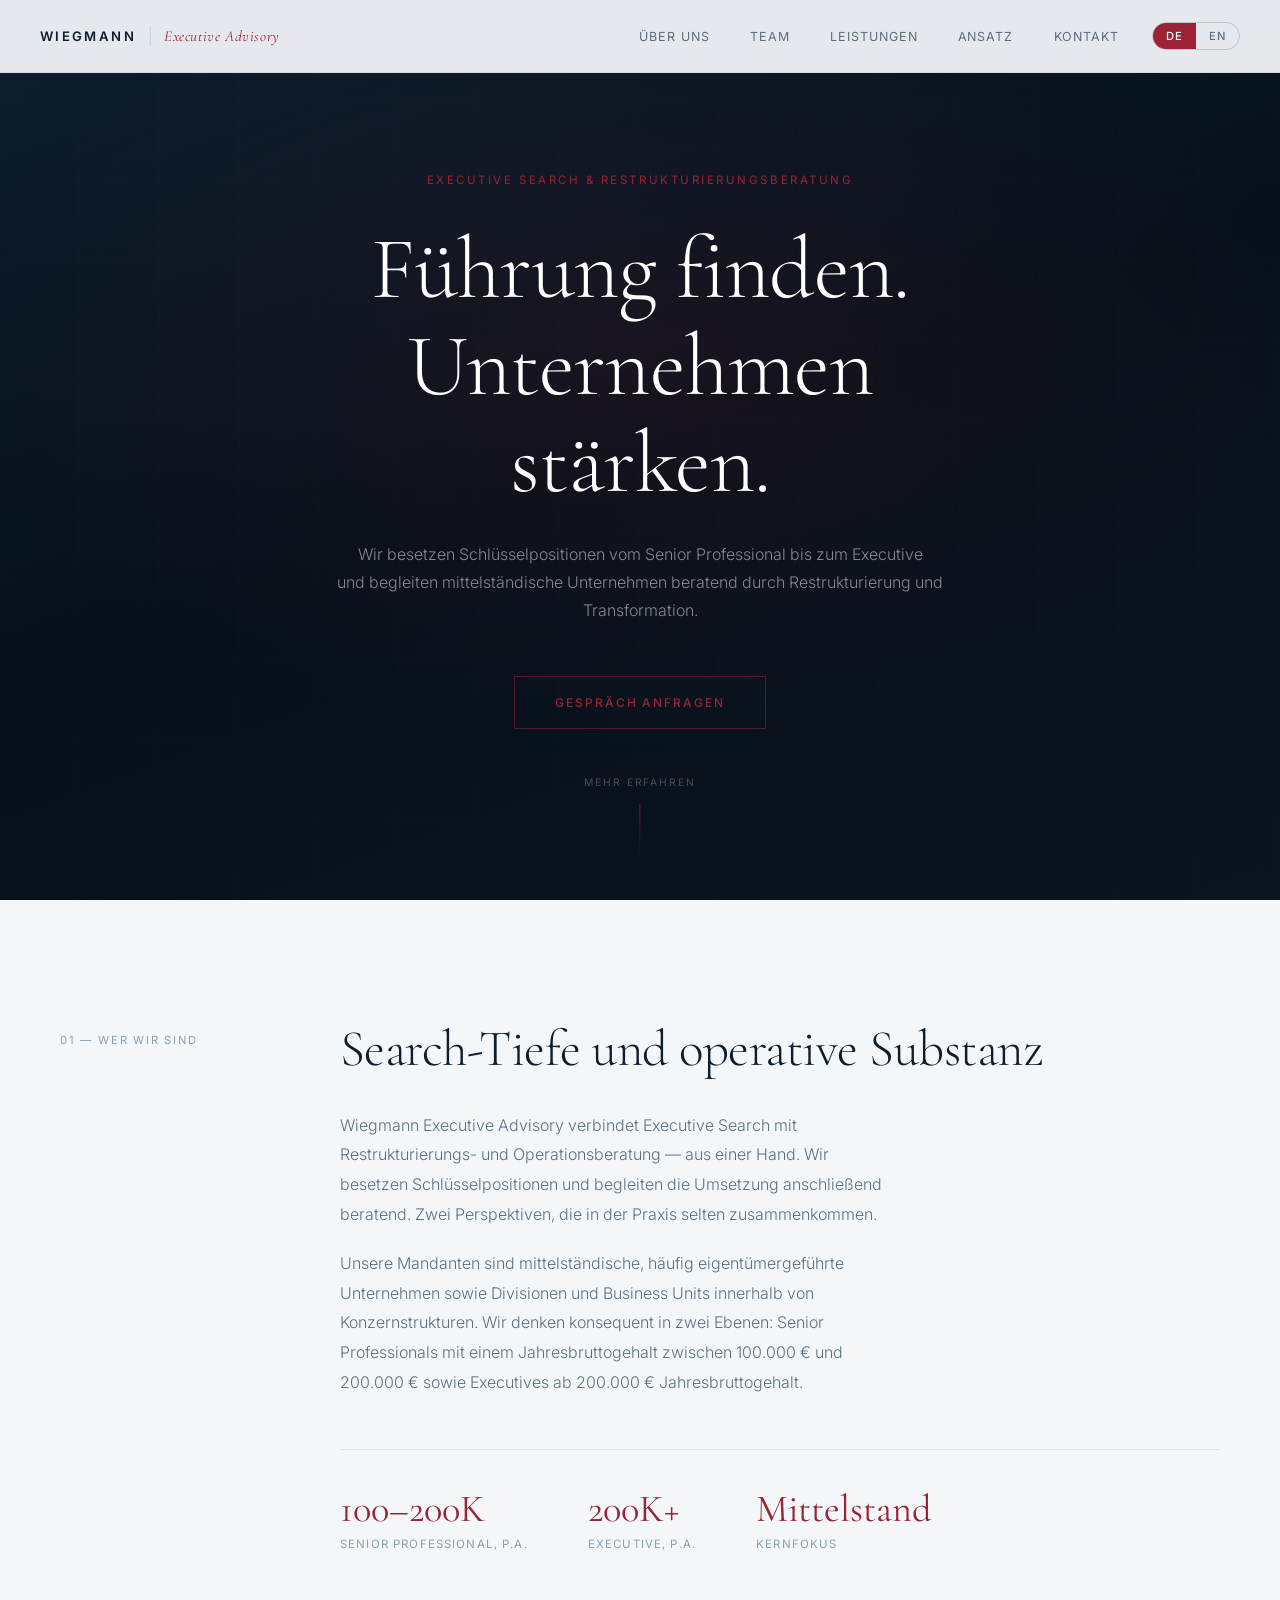
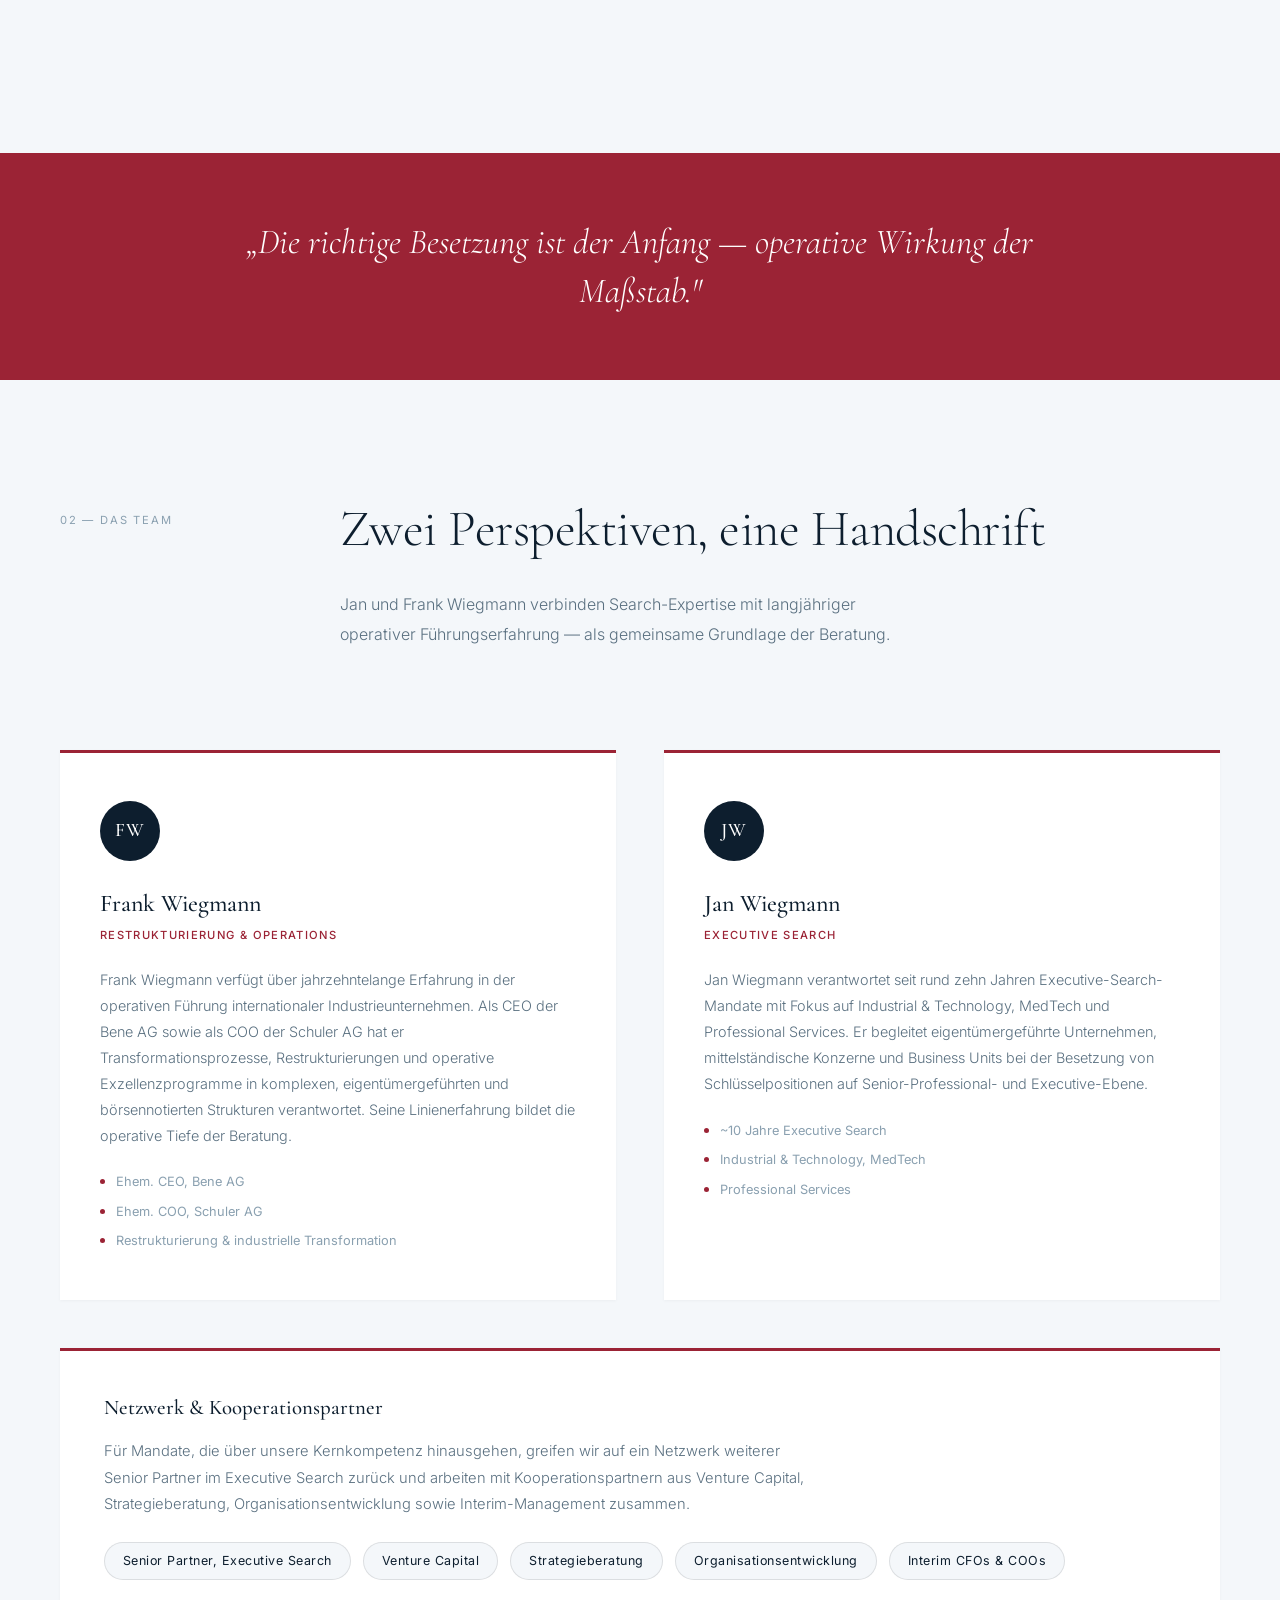
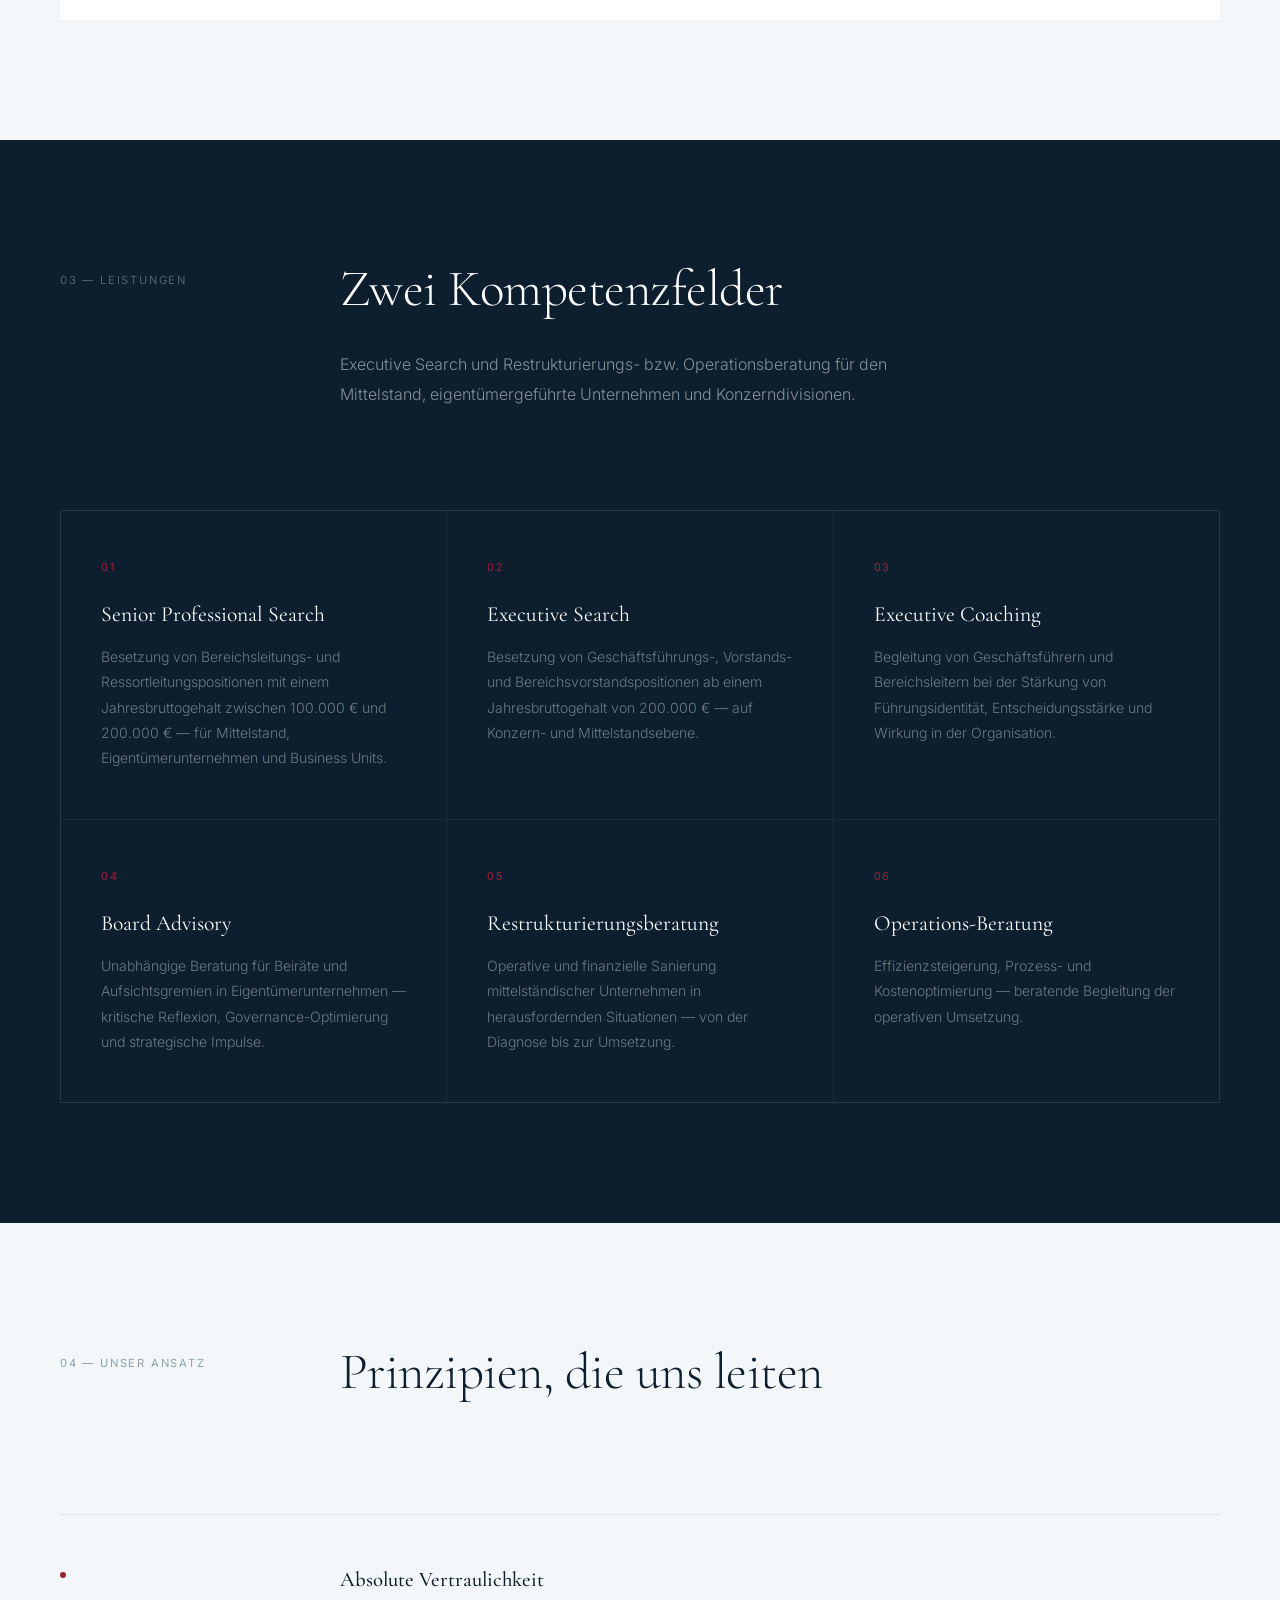
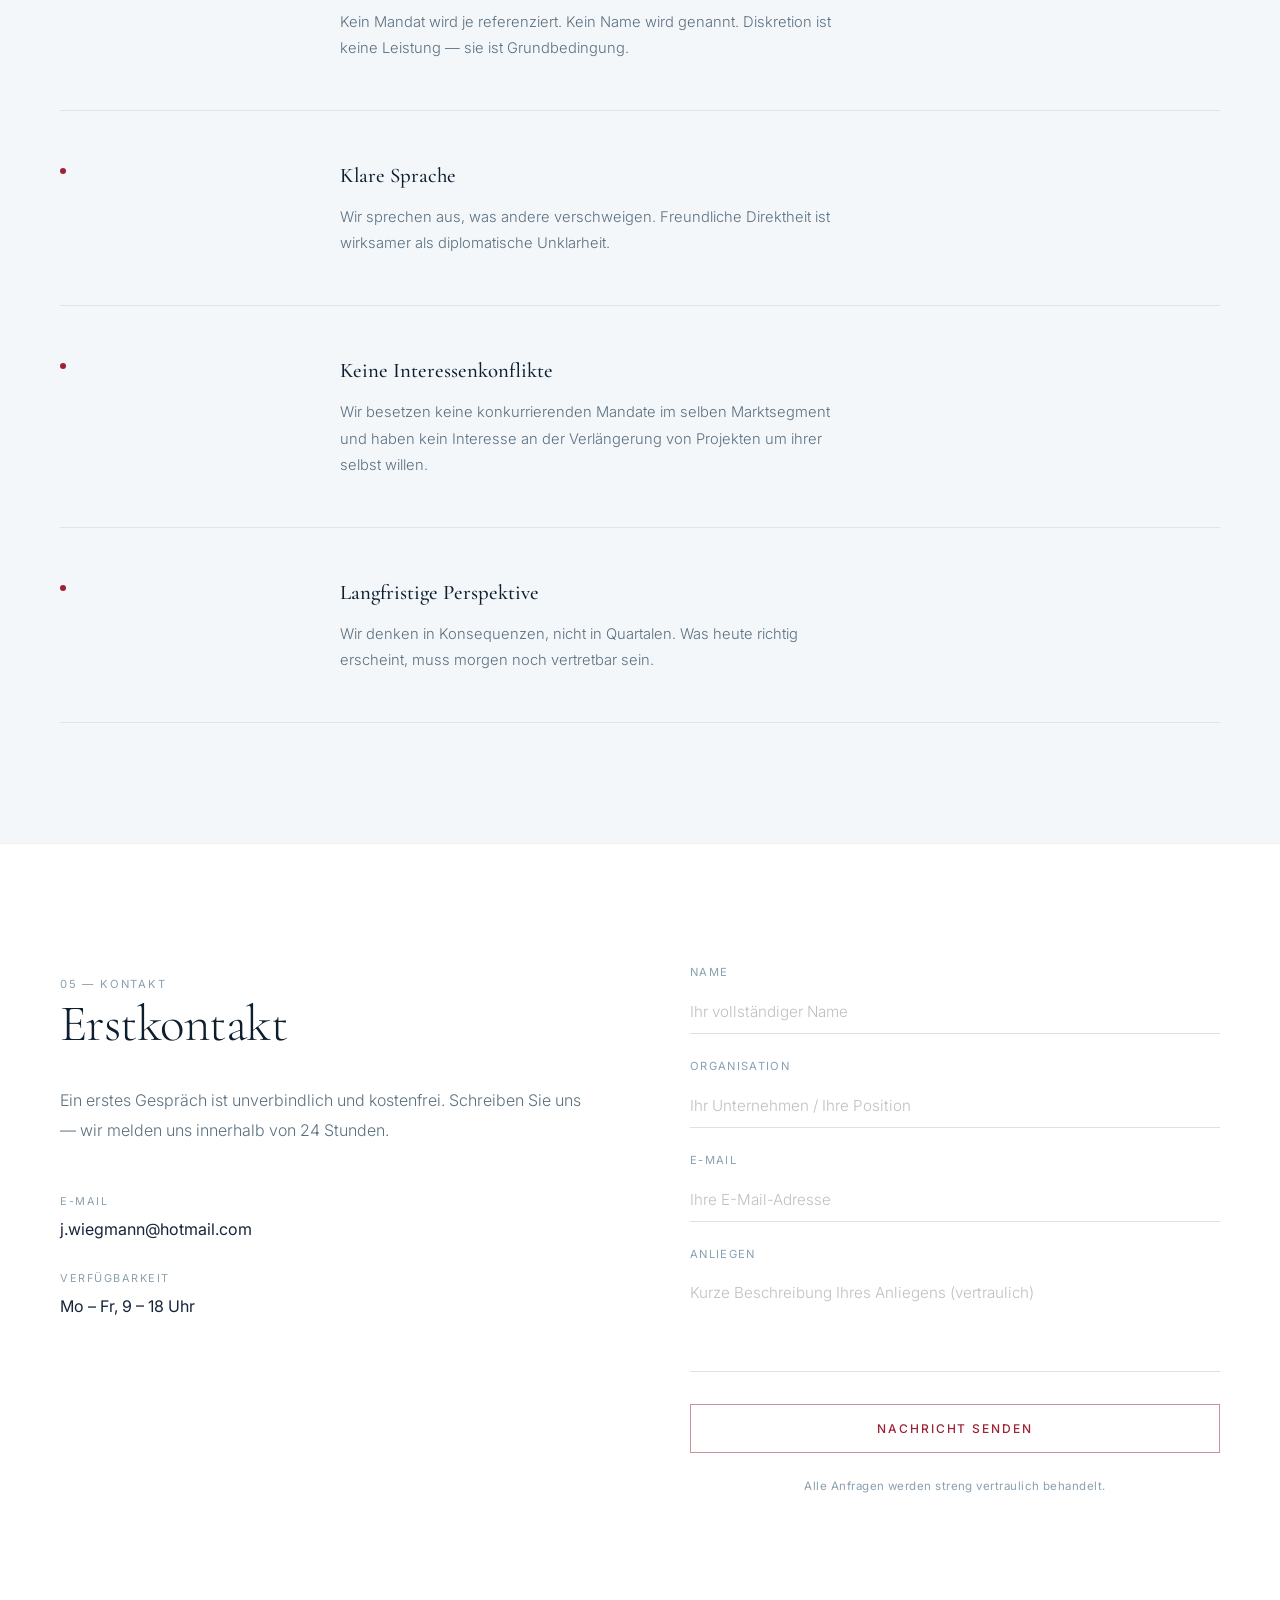
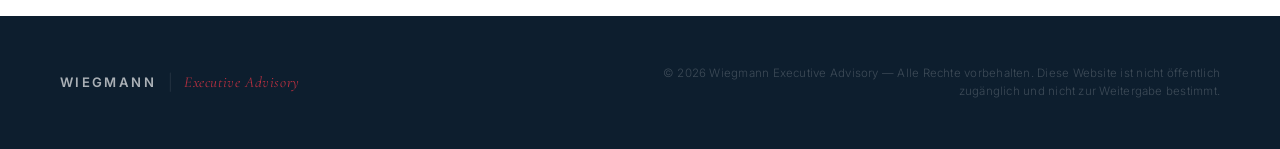
==== commit ece46d6b: "Reword team intro — drop the 'all mandates handled jointly' claim" ====
--- a/index.html
+++ b/index.html
@@ -116,8 +116,8 @@
         <div class="section-body">
           <h2 class="section-headline" data-i18n="team.headline">Zwei Perspektiven, eine Handschrift</h2>
           <p class="section-text" data-i18n="team.intro">
-            Jan und Frank Wiegmann führen das Mandat gemeinsam — mit Search-Expertise und
-            langjähriger operativer Führungserfahrung als gemeinsame Beratungsgrundlage.
+            Jan und Frank Wiegmann verbinden Search-Expertise mit langjähriger operativer
+            Führungserfahrung — als gemeinsame Grundlage der Beratung.
           </p>
         </div>
       </div>
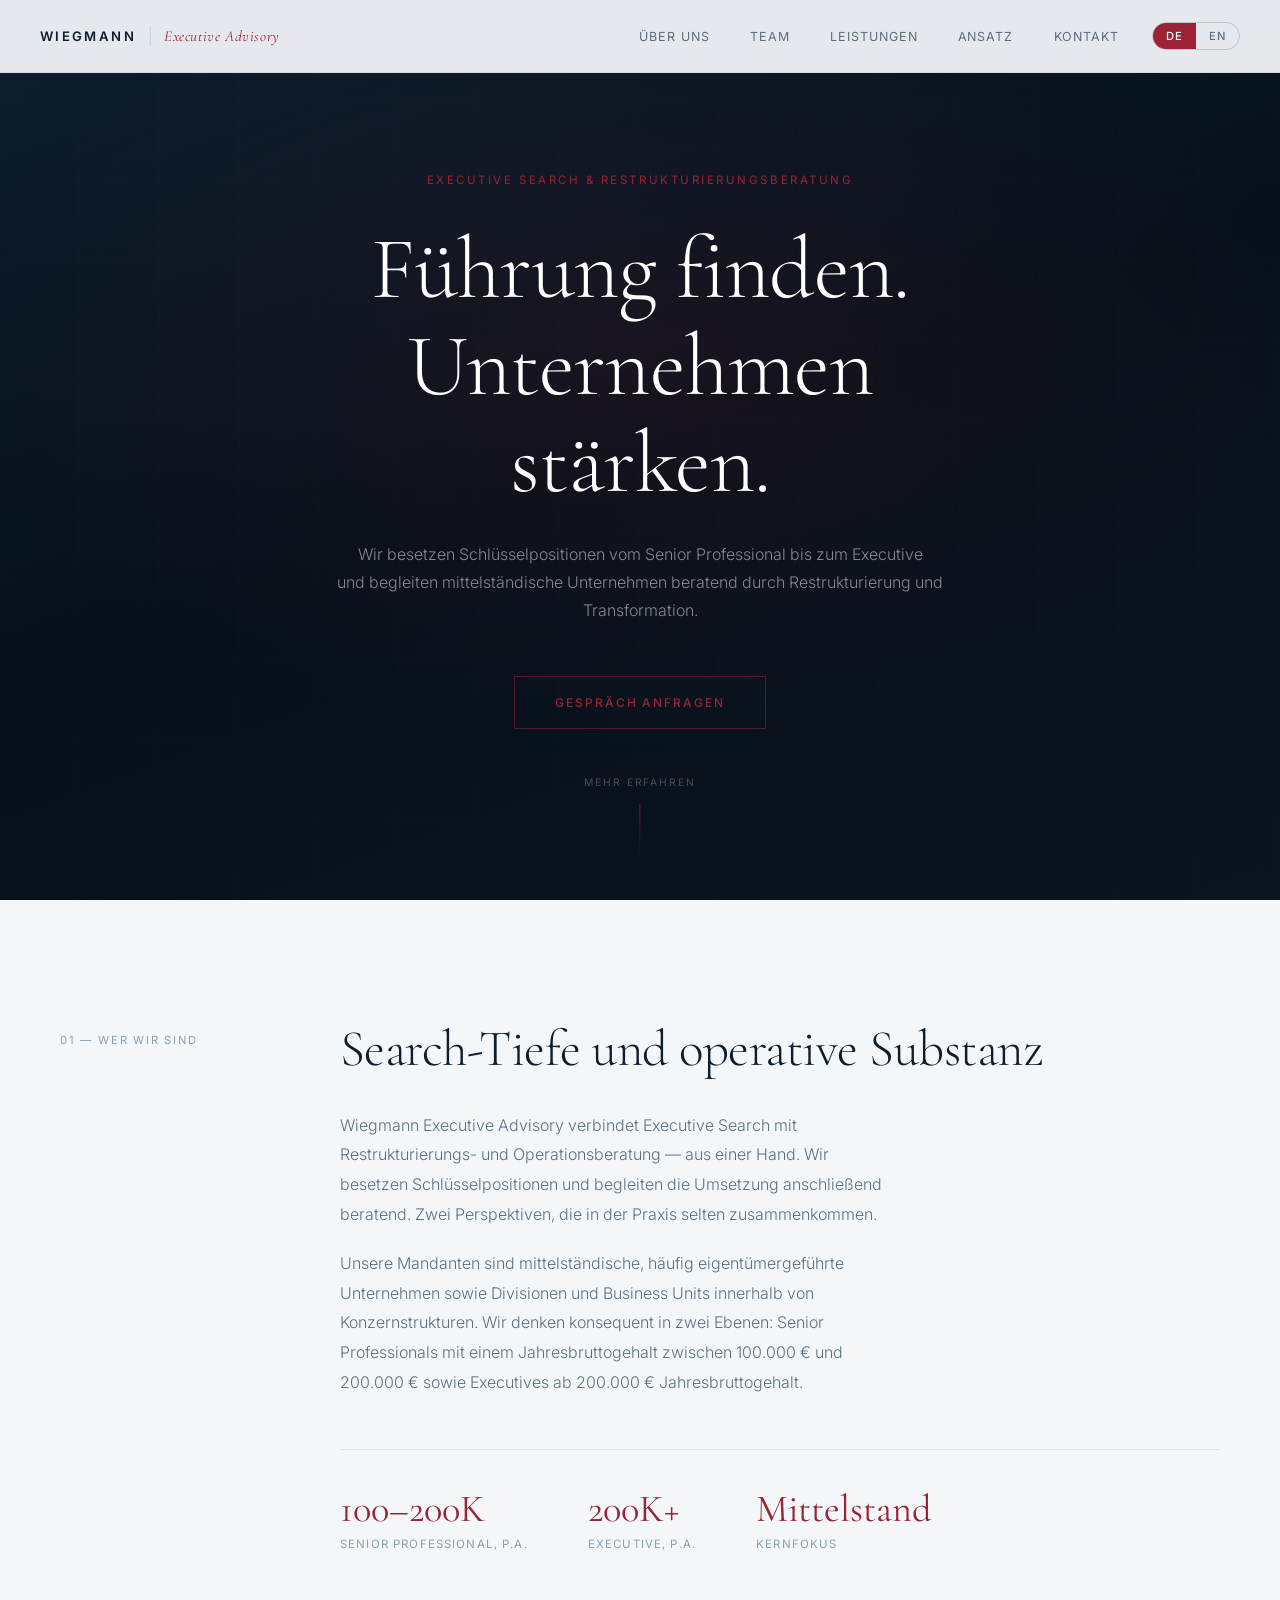
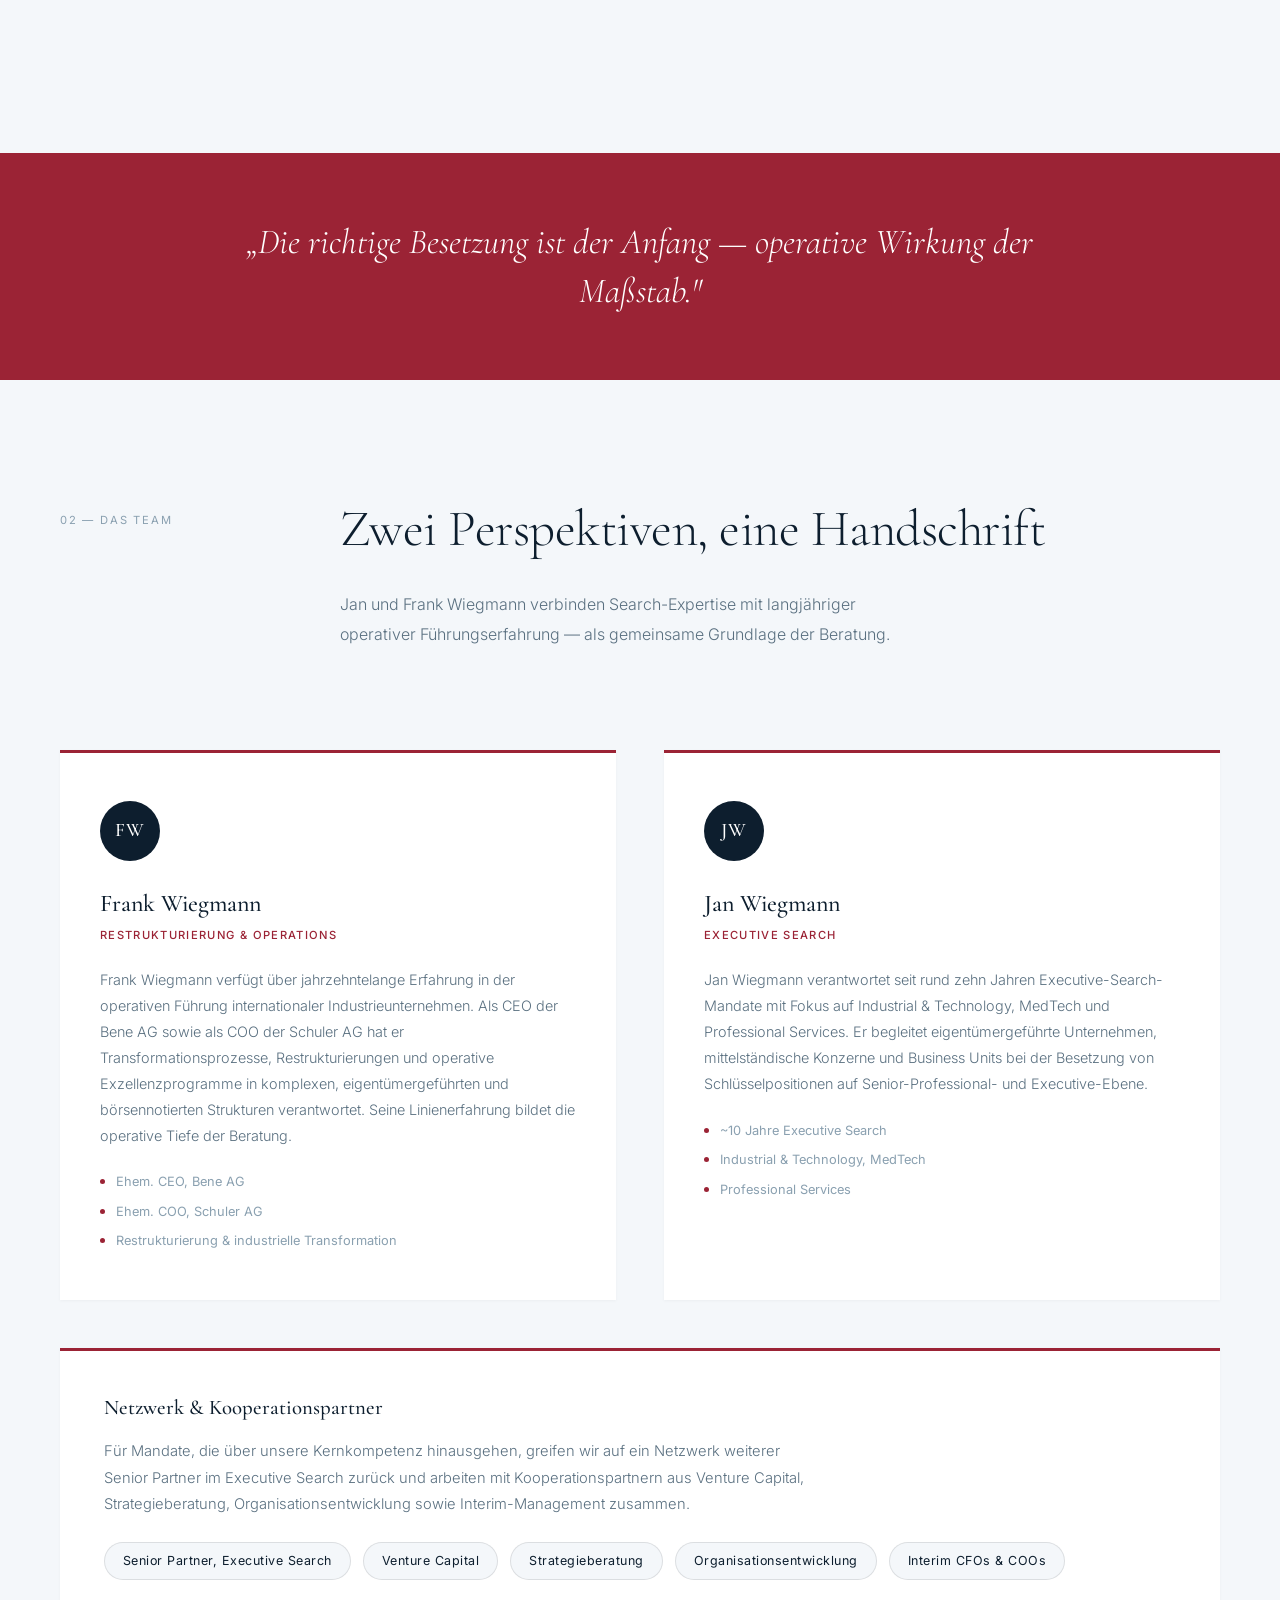
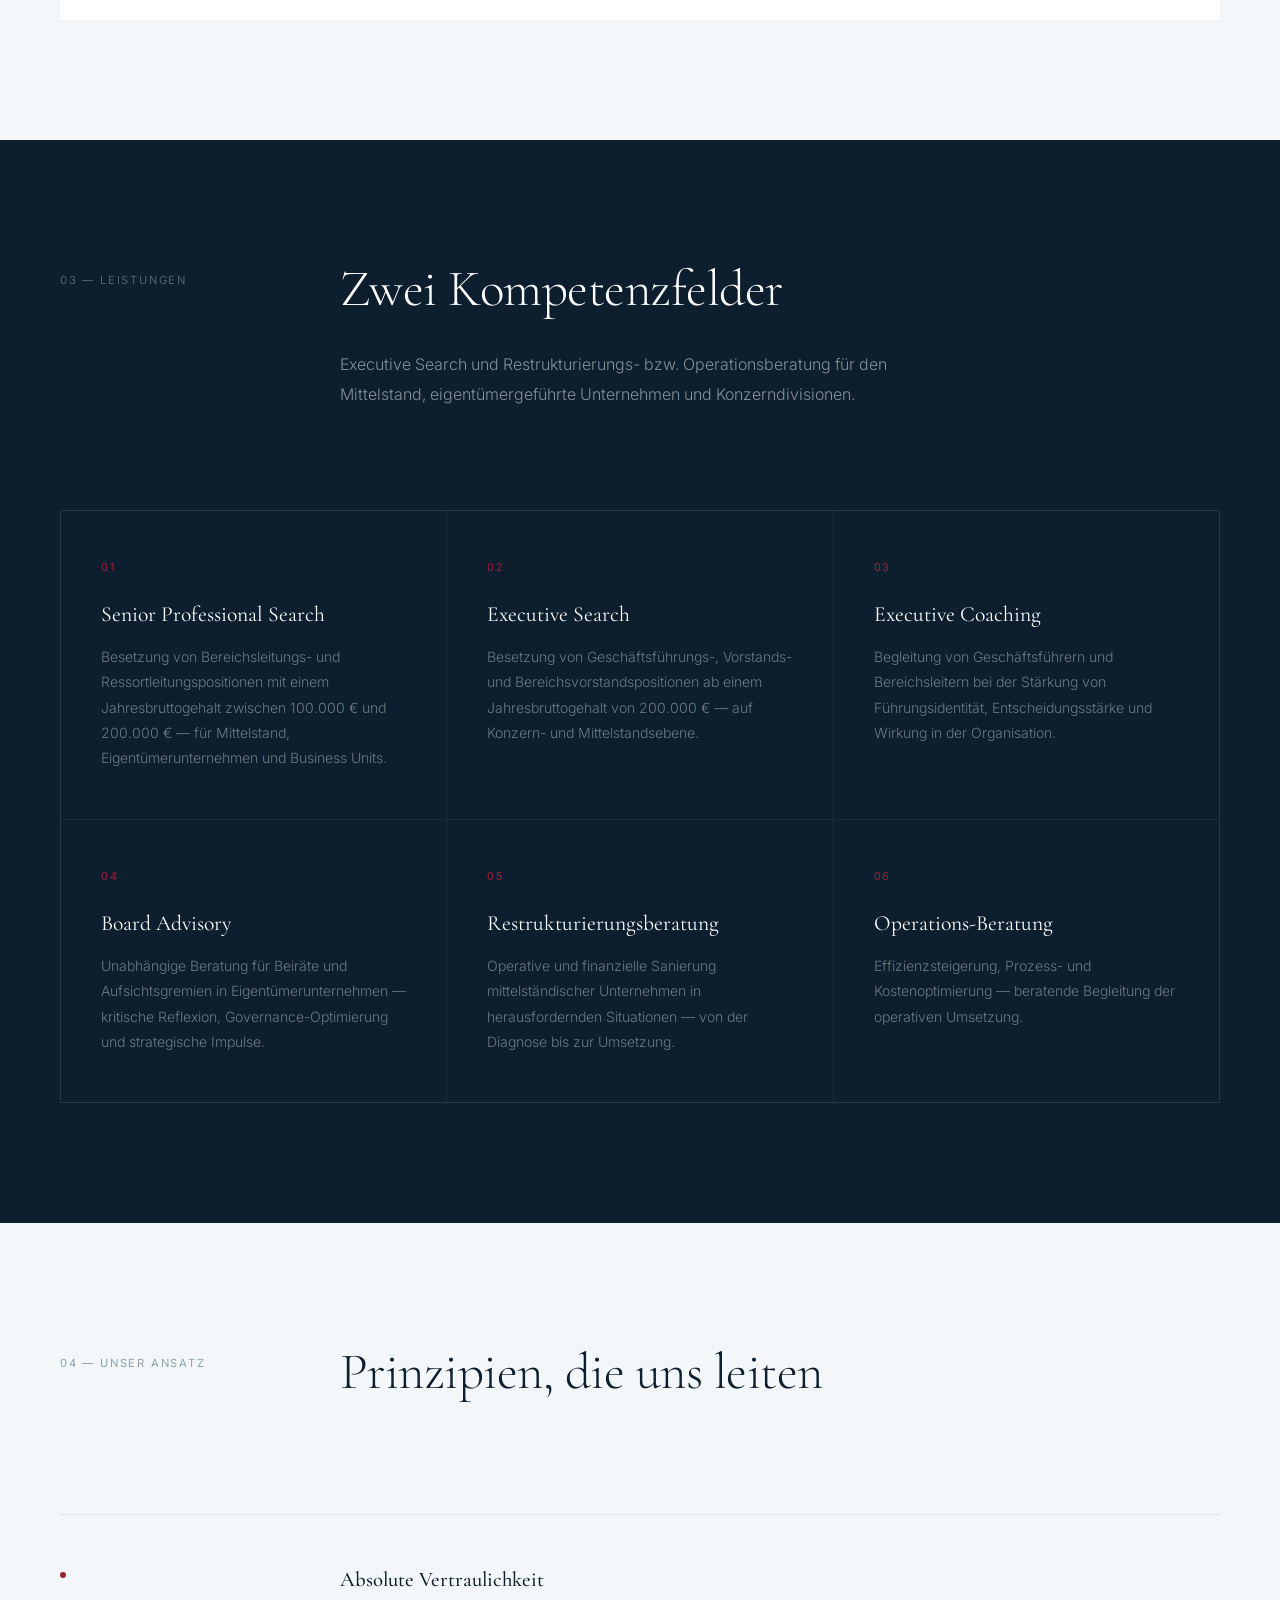
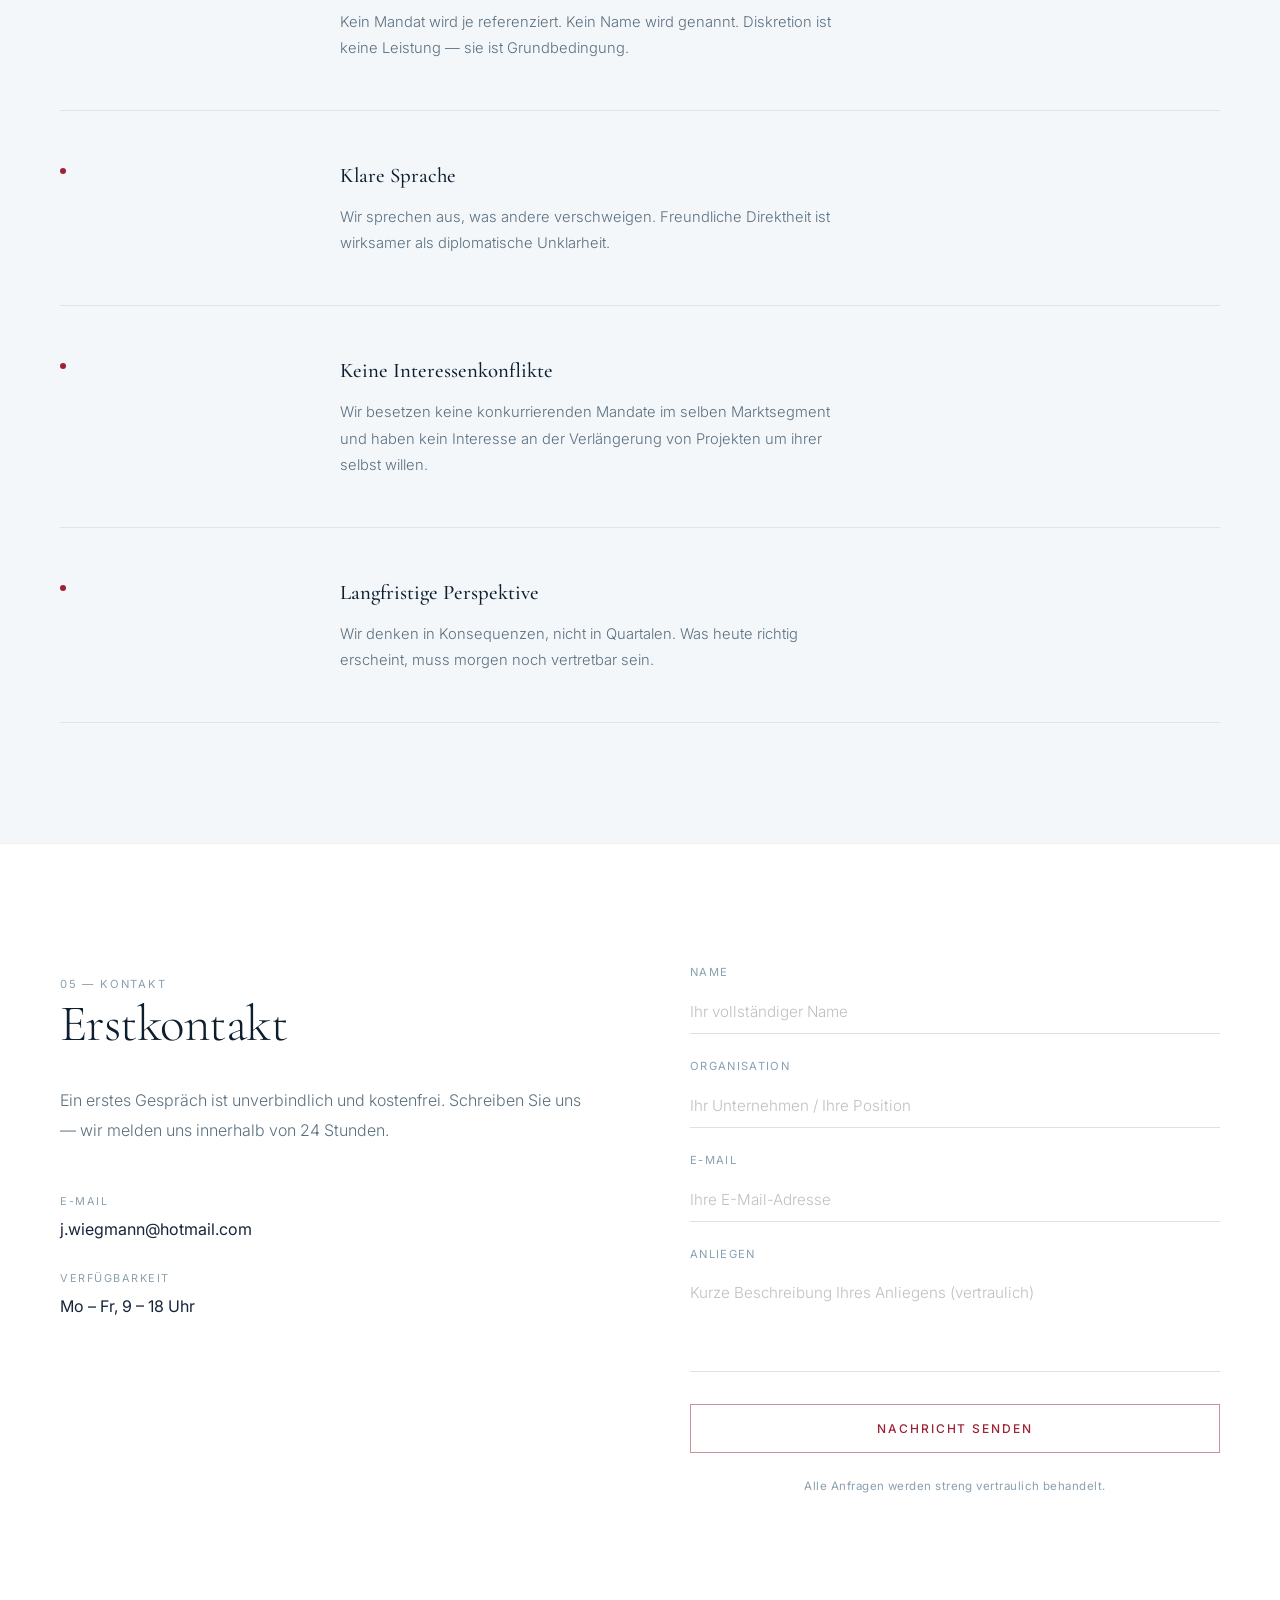
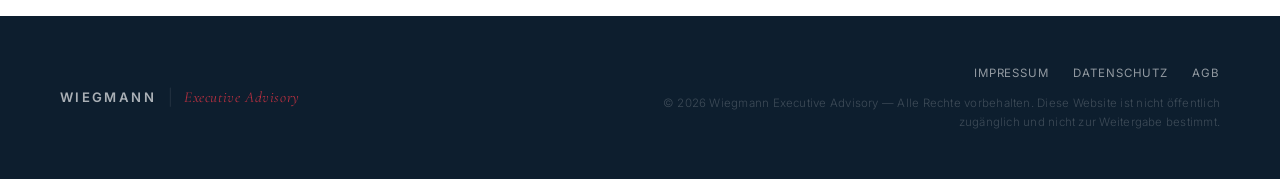
==== commit b6cf8ab3: "Add legal pages (Impressum, Datenschutz, AGB) with Word downloads Add Austrian/EU-law legal texts as" ====
--- a/index.html
+++ b/index.html
@@ -343,10 +343,17 @@
     <div class="container">
       <div class="footer-inner">
         <span class="footer-logo"><span class="logo-name">WIEGMANN</span><span class="logo-divider">|</span><span class="logo-sub">Executive Advisory</span></span>
-        <p class="footer-legal" data-i18n="footer.legal">
-          &copy; 2026 Wiegmann Executive Advisory &mdash; Alle Rechte vorbehalten.
-          Diese Website ist nicht öffentlich zugänglich und nicht zur Weitergabe bestimmt.
-        </p>
+        <div class="footer-meta">
+          <nav class="footer-links">
+            <a href="impressum.html" data-i18n="footer.imprint">Impressum</a>
+            <a href="datenschutz.html" data-i18n="footer.privacy">Datenschutz</a>
+            <a href="agb.html" data-i18n="footer.terms">AGB</a>
+          </nav>
+          <p class="footer-legal" data-i18n="footer.legal">
+            &copy; 2026 Wiegmann Executive Advisory &mdash; Alle Rechte vorbehalten.
+            Diese Website ist nicht öffentlich zugänglich und nicht zur Weitergabe bestimmt.
+          </p>
+        </div>
       </div>
     </div>
   </footer>
--- a/style.css
+++ b/style.css
@@ -742,6 +742,177 @@
   text-align: right;
 }
 
+/* ===== Footer links ===== */
+.footer-meta {
+  display: flex;
+  flex-direction: column;
+  align-items: flex-end;
+  gap: 12px;
+}
+
+.footer-links {
+  display: flex;
+  gap: 24px;
+}
+
+.footer-links a {
+  font-size: 0.72rem;
+  letter-spacing: 0.08em;
+  text-transform: uppercase;
+  color: rgba(255,255,255,0.55);
+  text-decoration: none;
+  transition: color var(--transition);
+}
+
+.footer-links a:hover { color: var(--gold-light); }
+
+/* ===== Legal pages ===== */
+body.legal { background: var(--off-white); }
+
+.legal-topbar {
+  position: sticky;
+  top: 0;
+  z-index: 50;
+  background: rgba(244, 247, 250, 0.96);
+  backdrop-filter: blur(12px);
+  border-bottom: 1px solid rgba(0,0,0,0.06);
+}
+
+.legal-topbar-inner {
+  max-width: 880px;
+  margin: 0 auto;
+  height: 72px;
+  display: flex;
+  align-items: center;
+  justify-content: space-between;
+  padding: 0 32px;
+}
+
+.legal-back {
+  font-size: 0.74rem;
+  letter-spacing: 0.08em;
+  text-transform: uppercase;
+  color: var(--mid);
+  text-decoration: none;
+  transition: color var(--transition);
+}
+
+.legal-back:hover { color: var(--gold); }
+
+.legal-main {
+  max-width: 820px;
+  margin: 0 auto;
+  padding: 64px 32px 96px;
+}
+
+.legal-eyebrow {
+  font-size: 0.72rem;
+  letter-spacing: 0.22em;
+  text-transform: uppercase;
+  color: var(--gold);
+  font-weight: 500;
+  margin-bottom: 16px;
+}
+
+.legal-title {
+  font-family: var(--font-serif);
+  font-size: clamp(2rem, 4vw, 3rem);
+  font-weight: 300;
+  line-height: 1.1;
+  color: var(--off-black);
+  letter-spacing: -0.01em;
+  margin-bottom: 10px;
+}
+
+.legal-updated {
+  font-size: 0.8rem;
+  color: var(--light-mid);
+  margin-bottom: 28px;
+}
+
+.legal-download {
+  display: inline-flex;
+  align-items: center;
+  font-size: 0.72rem;
+  letter-spacing: 0.14em;
+  text-transform: uppercase;
+  font-weight: 500;
+  color: var(--gold);
+  border: 1px solid rgba(155,35,53,0.5);
+  padding: 13px 26px;
+  text-decoration: none;
+  transition: all var(--transition);
+  margin-bottom: 44px;
+}
+
+.legal-download:hover {
+  background: var(--gold);
+  color: var(--white);
+  border-color: var(--gold);
+}
+
+.legal-note {
+  background: var(--white);
+  border-left: 3px solid var(--gold);
+  padding: 18px 22px;
+  font-size: 0.85rem;
+  line-height: 1.7;
+  color: var(--mid);
+  margin-bottom: 44px;
+}
+
+.legal-main h2 {
+  font-family: var(--font-serif);
+  font-size: 1.5rem;
+  font-weight: 500;
+  color: var(--off-black);
+  margin: 42px 0 14px;
+}
+
+.legal-main h3 {
+  font-size: 0.95rem;
+  font-weight: 600;
+  color: var(--dark);
+  margin: 24px 0 8px;
+}
+
+.legal-main p,
+.legal-main li {
+  font-size: 0.94rem;
+  line-height: 1.85;
+  color: var(--mid);
+  font-weight: 300;
+}
+
+.legal-main p { margin-bottom: 14px; }
+.legal-main ul { margin: 0 0 18px 22px; }
+.legal-main li { margin-bottom: 7px; }
+.legal-main a { color: var(--gold); text-decoration: none; }
+.legal-main a:hover { text-decoration: underline; }
+.legal-main strong { color: var(--off-black); font-weight: 600; }
+
+.legal-ph {
+  color: #b04a57;
+  font-style: italic;
+  font-weight: 400;
+}
+
+.legal-footer {
+  border-top: 1px solid rgba(0,0,0,0.08);
+  padding: 28px 32px;
+  text-align: center;
+  font-size: 0.75rem;
+  color: var(--light-mid);
+}
+
+@media (max-width: 768px) {
+  .legal-topbar-inner { padding: 0 20px; height: 64px; }
+  .legal-topbar-inner .logo-sub { display: none; }
+  .legal-main { padding: 44px 22px 72px; }
+  .footer-meta { align-items: flex-start; }
+  .footer-links { flex-wrap: wrap; gap: 16px; }
+}
+
 /* ===== Animations ===== */
 .fade-up {
   opacity: 0;
